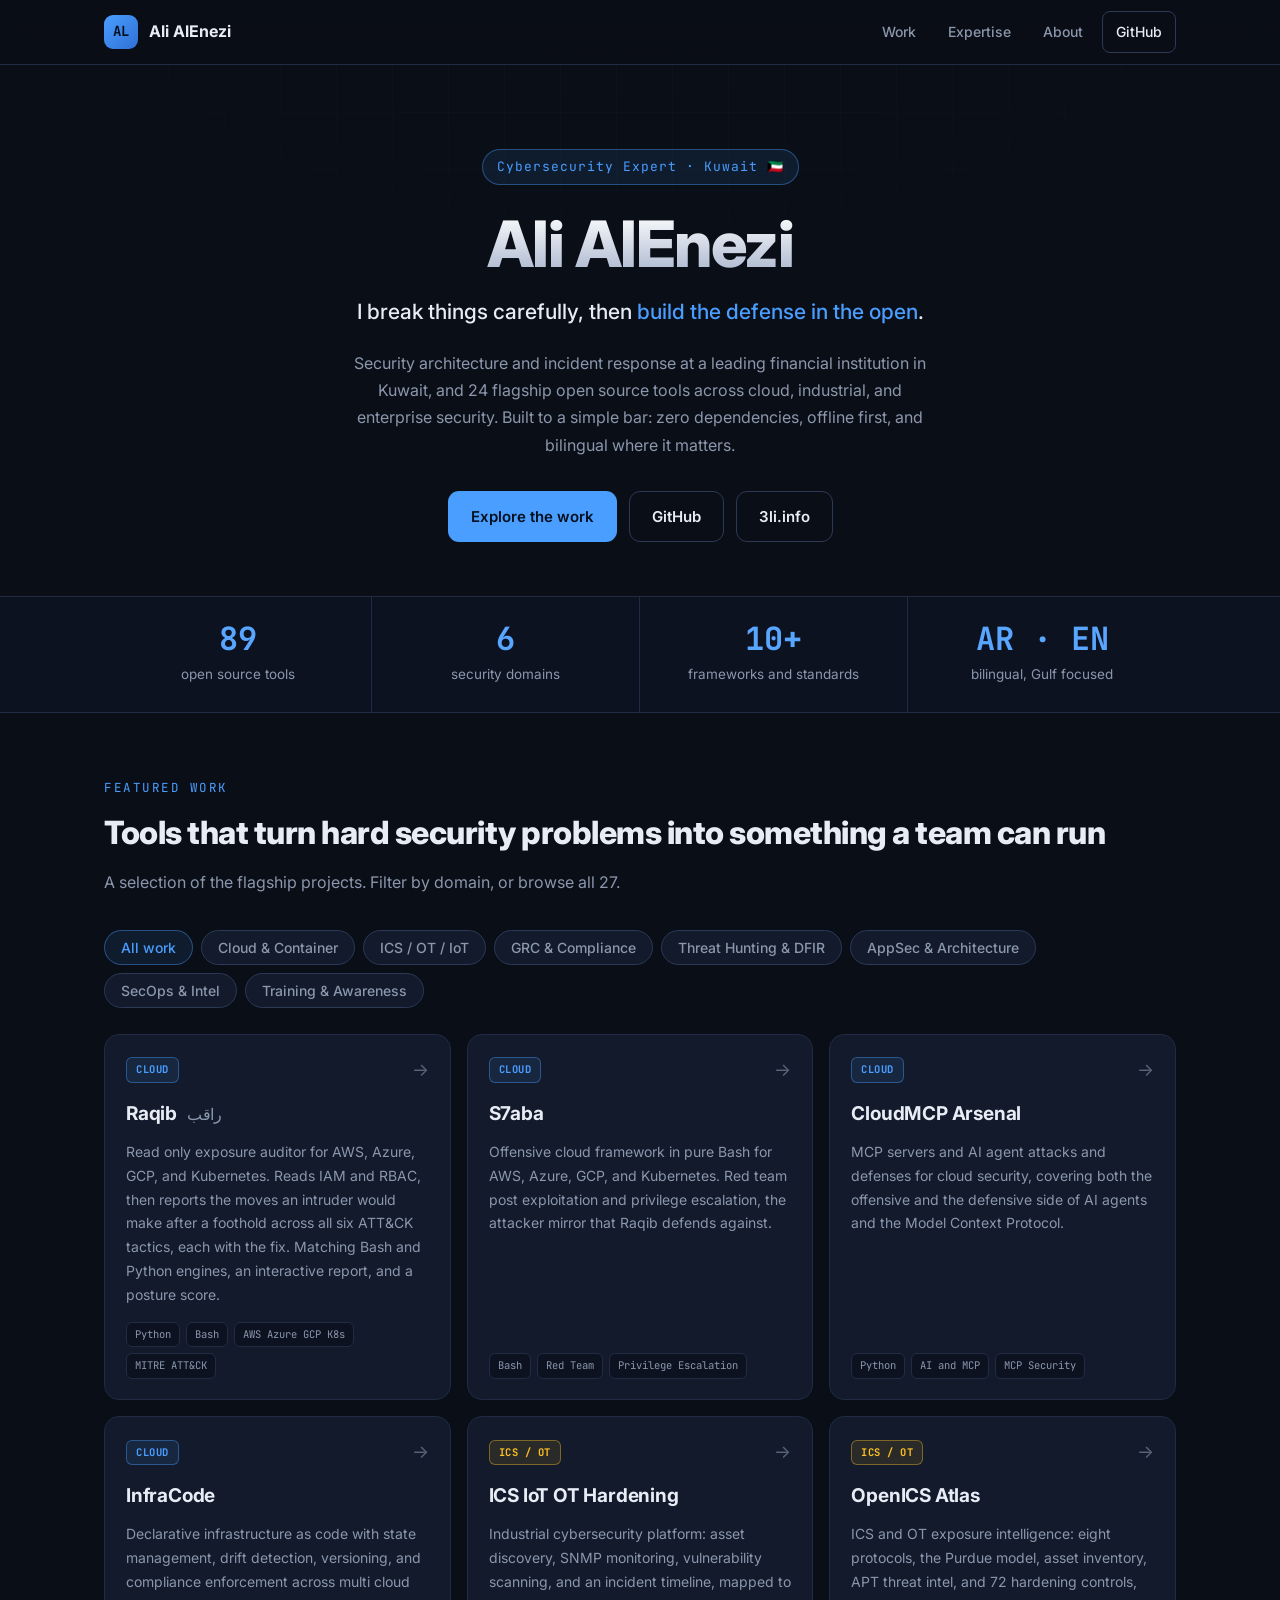
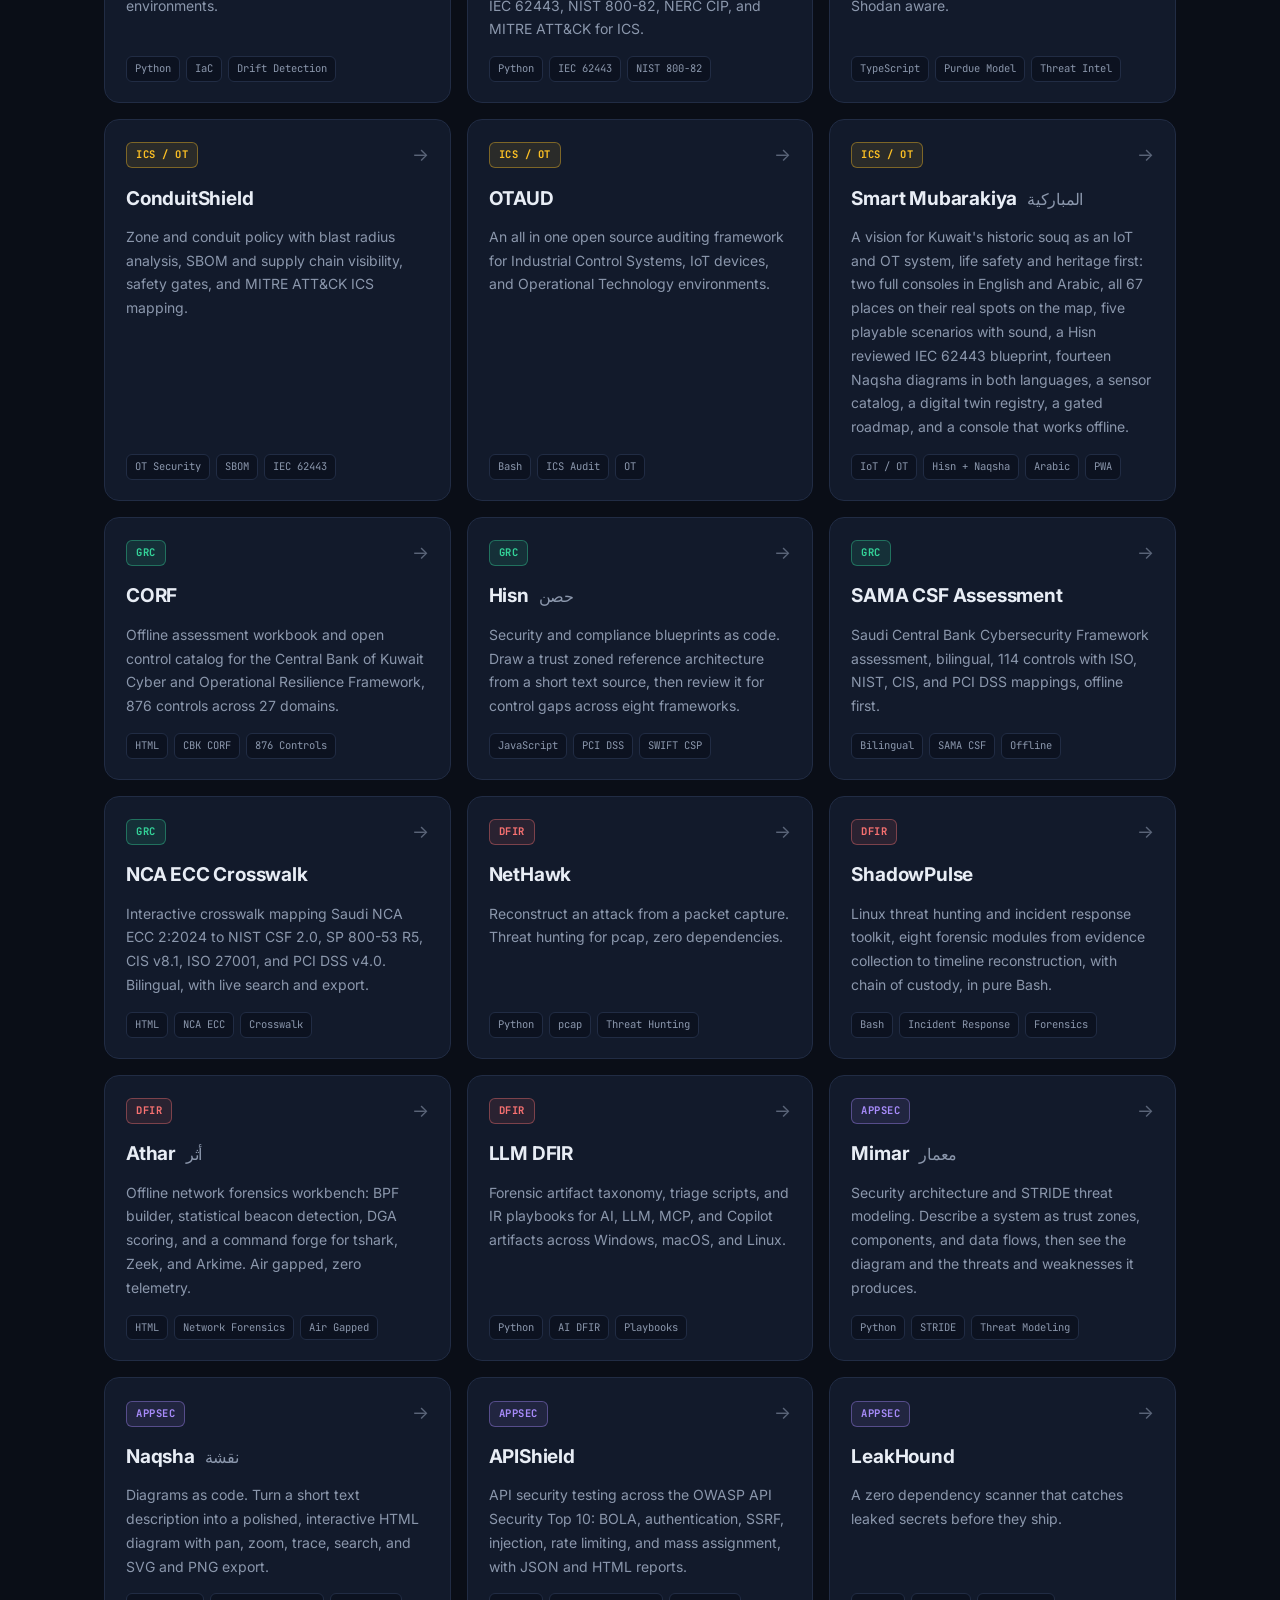
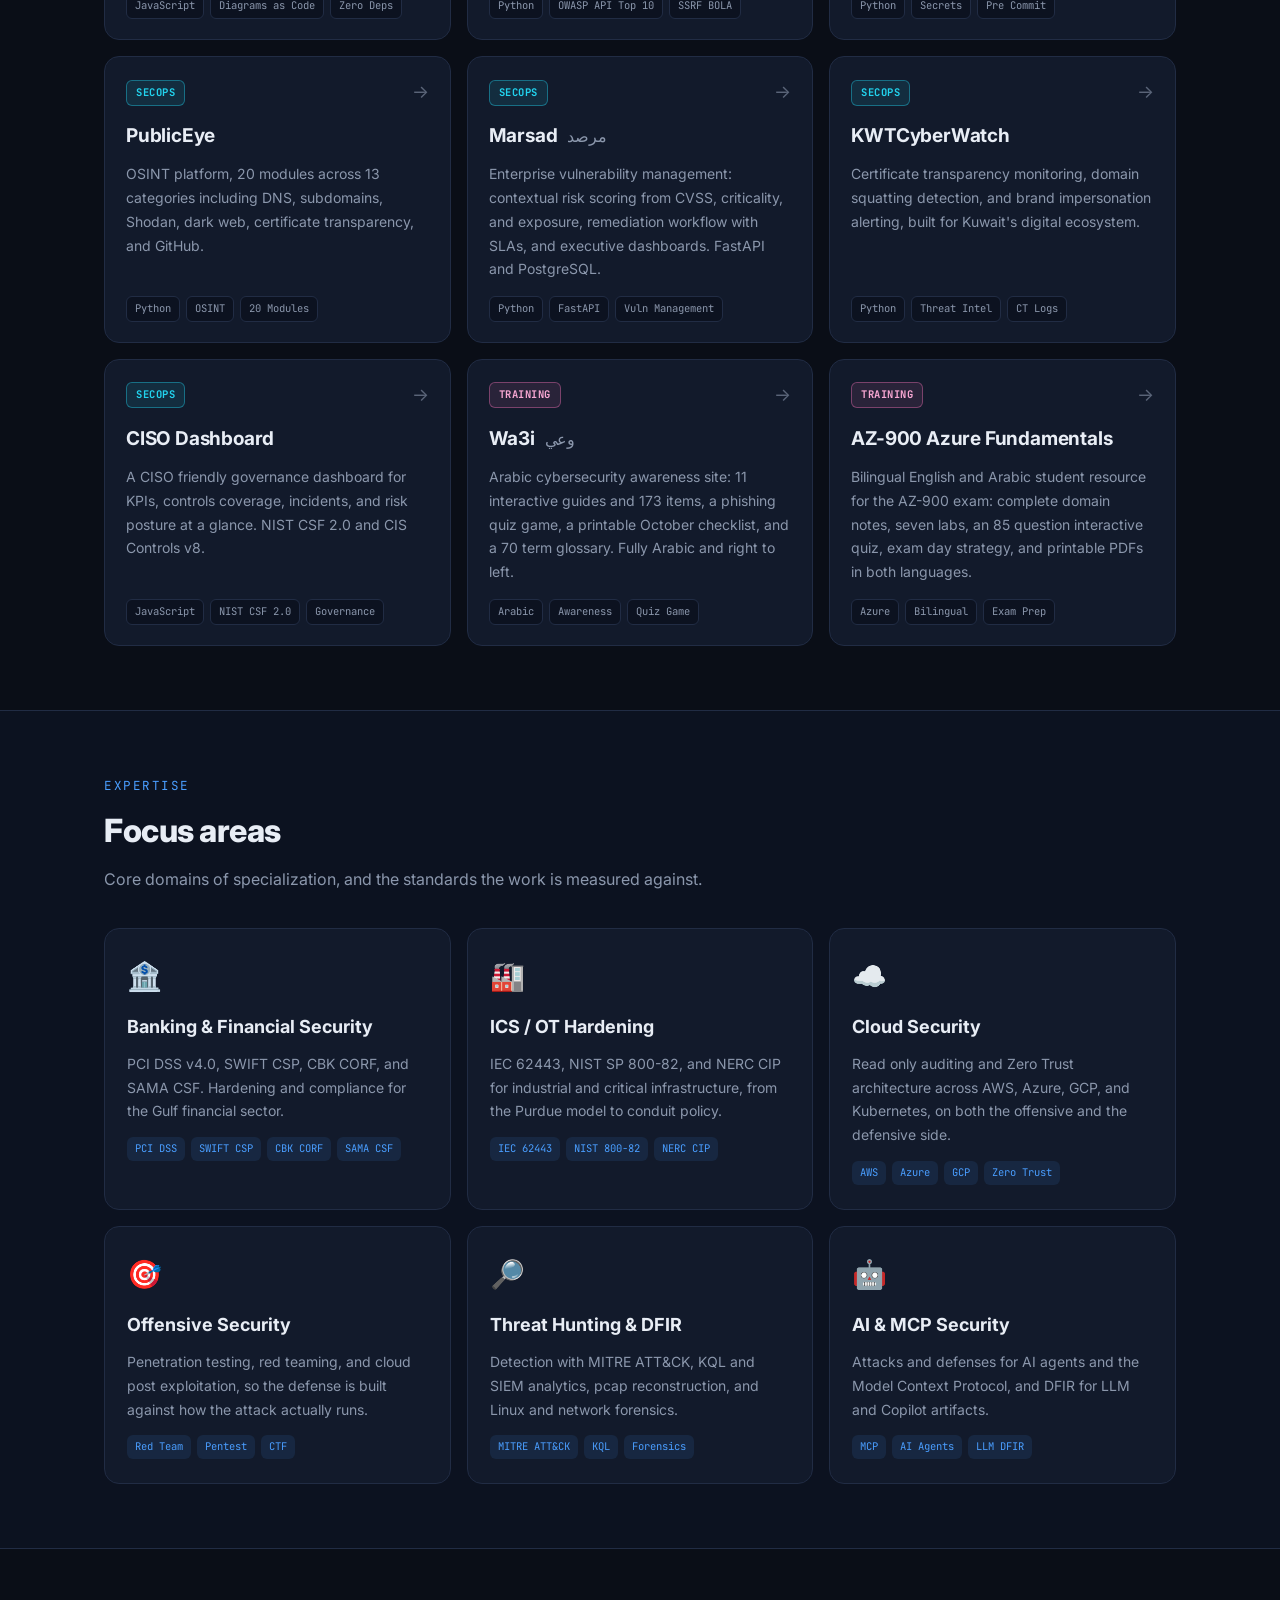
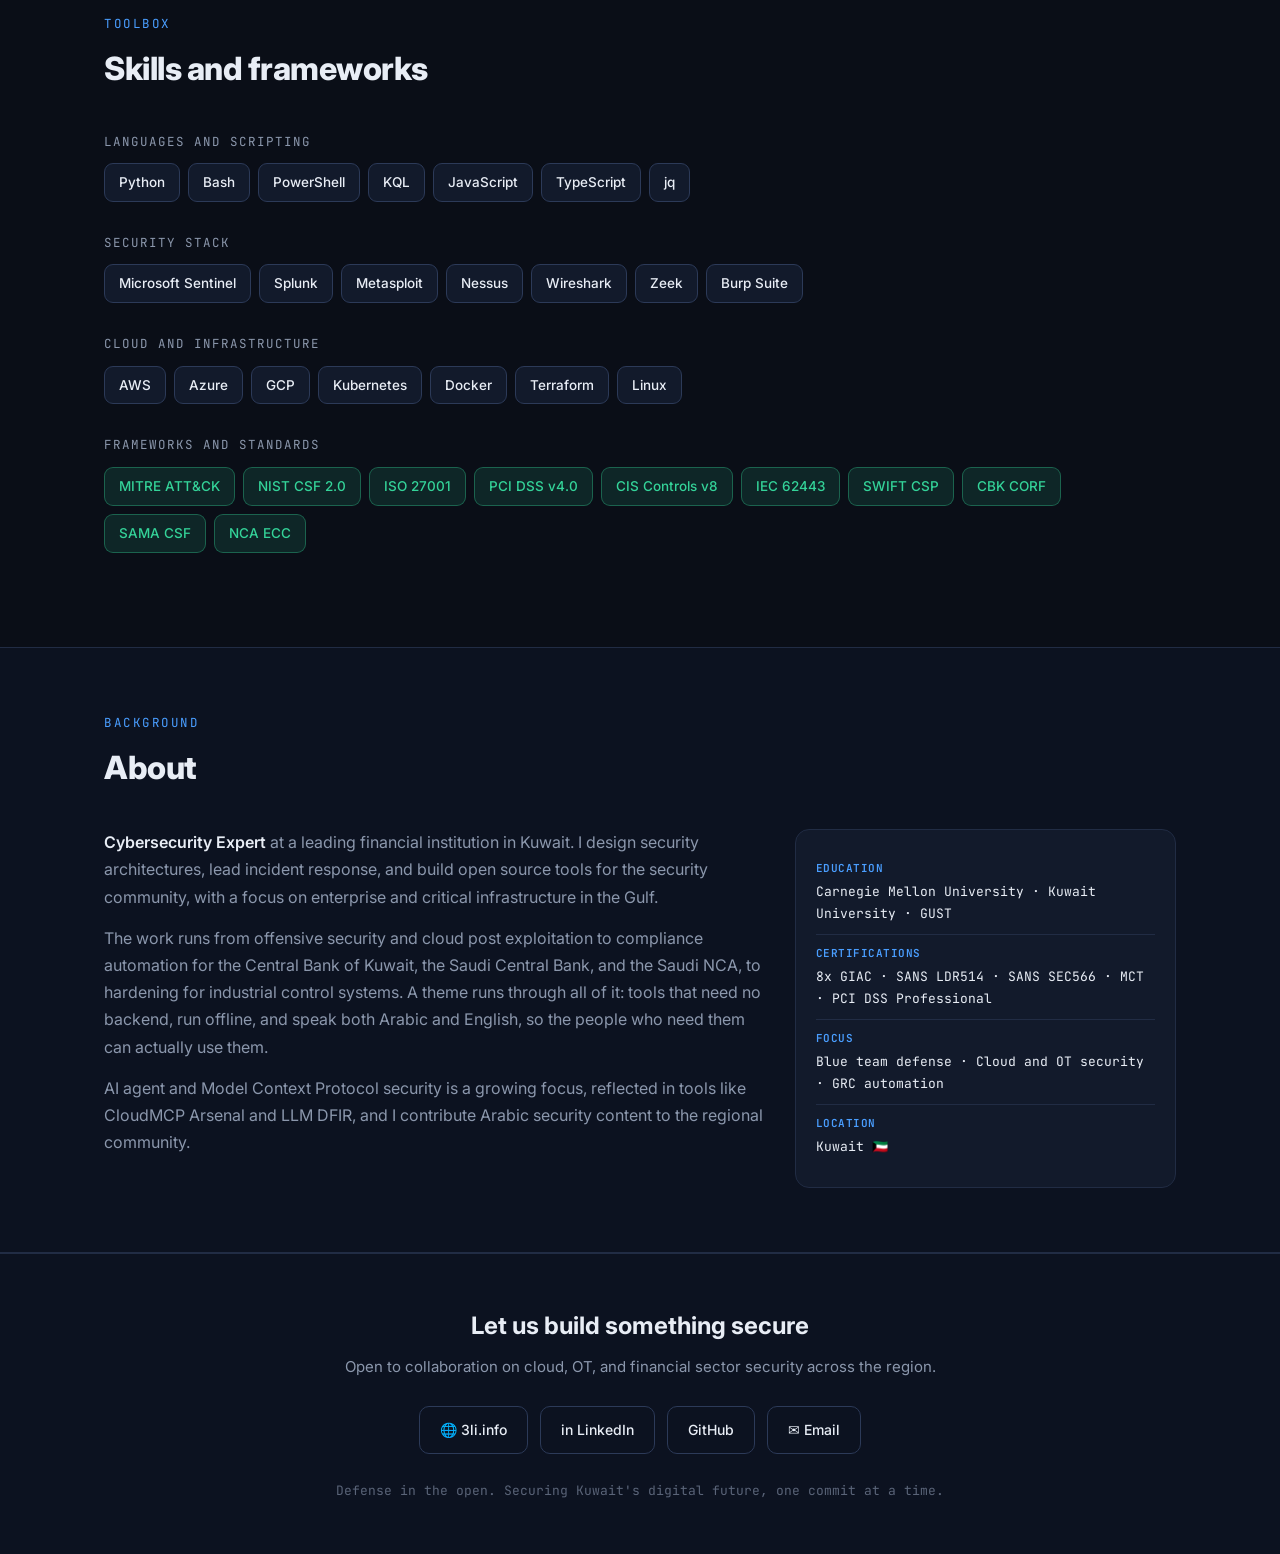
==== docs/index.html @ 64708e82 "fix Smart Mubarakiya links" ====
<!DOCTYPE html>
<html lang="en"><head>
<meta charset="UTF-8">
<meta name="viewport" content="width=device-width, initial-scale=1.0">
<title>Ali AlEnezi | Cybersecurity Expert, Kuwait</title>
<meta name="description" content="Ali AlEnezi, cybersecurity expert in Kuwait. Open source security tools across cloud, ICS and OT, GRC, threat hunting, and AI security. I break things carefully, then build the defense in the open.">
<link rel="preconnect" href="https://fonts.googleapis.com">
<link rel="preconnect" href="https://fonts.gstatic.com" crossorigin>
<link href="https://fonts.googleapis.com/css2?family=Inter:wght@300;400;500;600;700;800&family=JetBrains+Mono:wght@400;600;700&display=swap" rel="stylesheet">
<style>
:root{
  --bg:#0a0e17; --bg2:#0c1220; --card:#121a2b; --card2:#182135; --border:#212c44; --border2:#2c3a58;
  --text:#e8edf5; --dim:#8b97ac; --faint:#5a6478;
  --accent:#4a9eff; --accent2:#58a6ff; --accent-dim:rgba(74,158,255,.1); --accent-mid:rgba(74,158,255,.4);
  --green:#34d399; --green-dim:rgba(52,211,153,.12);
  --amber:#fbbf24; --red:#f87171; --purple:#a78bfa; --cyan:#22d3ee;
  --mono:'JetBrains Mono',ui-monospace,Menlo,Consolas,monospace;
  --sans:'Inter',-apple-system,BlinkMacSystemFont,'Segoe UI',sans-serif;
}
*{margin:0;padding:0;box-sizing:border-box}
html{scroll-behavior:smooth}
body{background:var(--bg);color:var(--text);font-family:var(--sans);line-height:1.7;-webkit-font-smoothing:antialiased}
body::before{content:"";position:fixed;inset:0;z-index:0;pointer-events:none;
  background-image:linear-gradient(var(--border) 1px,transparent 1px),linear-gradient(90deg,var(--border) 1px,transparent 1px);
  background-size:56px 56px;opacity:.18;mask-image:radial-gradient(ellipse 80% 50% at 50% 0%,#000 15%,transparent 70%);
  -webkit-mask-image:radial-gradient(ellipse 80% 50% at 50% 0%,#000 15%,transparent 70%)}
a{color:inherit;text-decoration:none}
.wrap{max-width:1120px;margin:0 auto;padding:0 24px;position:relative;z-index:1}
.mono{font-family:var(--mono)}

nav{position:sticky;top:0;z-index:60;background:rgba(10,14,23,.8);-webkit-backdrop-filter:blur(14px);backdrop-filter:blur(14px);border-bottom:1px solid var(--border)}
.navrow{display:flex;align-items:center;justify-content:space-between;height:64px}
.brand{display:flex;align-items:center;gap:11px;font-weight:700;font-size:16px}
.mark{width:34px;height:34px;border-radius:9px;background:linear-gradient(135deg,var(--accent),#2f6fd6);display:flex;align-items:center;justify-content:center;font-family:var(--mono);font-weight:700;font-size:14px;color:#03101f}
.navlinks{display:flex;gap:6px;align-items:center}
.navlinks a{color:var(--dim);font-size:14px;font-weight:500;padding:8px 13px;border-radius:8px;transition:.15s}
.navlinks a:hover{color:var(--text);background:var(--card)}
.navgh{border:1px solid var(--border2);border-radius:9px;color:var(--text)!important;background:transparent}
.navgh:hover{border-color:var(--accent-mid);color:var(--accent)!important}

header.hero{padding:84px 0 54px;text-align:center;position:relative}
.eyebrow{display:inline-block;font-family:var(--mono);color:var(--accent);font-size:13px;letter-spacing:1px;padding:6px 14px;border:1px solid var(--accent-mid);border-radius:20px;background:var(--accent-dim);margin-bottom:26px}
h1.name{font-size:64px;font-weight:800;letter-spacing:-1.5px;line-height:1.02;background:linear-gradient(180deg,#fff,#a9b6ce);-webkit-background-clip:text;background-clip:text;-webkit-text-fill-color:transparent}
.tagline{font-size:21px;color:var(--text);font-weight:500;margin-top:18px}
.tagline .b{color:var(--accent)}
.intro{color:var(--dim);font-size:16px;max-width:60ch;margin:20px auto 0}
.cta{display:flex;gap:12px;justify-content:center;flex-wrap:wrap;margin-top:32px}
.btn{display:inline-flex;align-items:center;gap:9px;padding:12px 22px;border-radius:11px;font-weight:600;font-size:15px;transition:.16s;border:1px solid transparent}
.btn-primary{background:var(--accent);color:#03101f}
.btn-primary:hover{background:var(--accent2);transform:translateY(-1px)}
.btn-ghost{border-color:var(--border2);color:var(--text)}
.btn-ghost:hover{border-color:var(--accent-mid);color:var(--accent)}

.statsband{border-top:1px solid var(--border);border-bottom:1px solid var(--border);background:var(--bg2)}
.stats{font-size:0}
.sitem{display:inline-block;width:25%;padding:26px 24px;text-align:center;border-right:1px solid var(--border);font-size:14px;vertical-align:top}
.sitem:last-child{border-right:0}
.snum{font-family:var(--mono);font-size:32px;font-weight:700;color:var(--accent2);line-height:1}
.slbl{color:var(--dim);font-size:13.5px;margin-top:8px}

section{padding:64px 0}
.sec-head{margin-bottom:34px}
.sec-eyebrow{font-family:var(--mono);color:var(--accent);font-size:12.5px;letter-spacing:1.5px;text-transform:uppercase}
.sec-title{font-size:32px;font-weight:800;letter-spacing:-.5px;margin-top:8px}
.sec-sub{color:var(--dim);font-size:16px;margin-top:8px;max-width:64ch}

.filters{display:flex;gap:8px;flex-wrap:wrap;margin-bottom:26px}
.fpill{font-family:var(--sans);cursor:pointer;background:var(--card);color:var(--dim);border:1px solid var(--border2);border-radius:22px;padding:8px 16px;font-size:14px;font-weight:500;transition:.15s}
.fpill:hover{color:var(--text);border-color:var(--faint)}
.fpill[aria-pressed="true"]{background:var(--accent-dim);border-color:var(--accent-mid);color:var(--accent)}

.grid{display:grid;grid-template-columns:repeat(auto-fit,minmax(320px,1fr));gap:16px}
.proj{display:flex;flex-direction:column;background:var(--card);border:1px solid var(--border);border-radius:15px;padding:20px 21px;transition:.16s}
.proj:hover{border-color:var(--accent-mid);transform:translateY(-3px);background:var(--card2);box-shadow:0 12px 40px -12px rgba(74,158,255,.25)}
.proj-top{display:flex;align-items:center;justify-content:space-between;margin-bottom:12px}
.cat{font-family:var(--mono);font-size:10.5px;font-weight:700;letter-spacing:.5px;text-transform:uppercase;padding:3px 9px;border-radius:6px;border:1px solid}
.cat-cloud{color:var(--accent);border-color:var(--accent-mid);background:var(--accent-dim)}
.cat-ics{color:var(--amber);border-color:rgba(251,191,36,.4);background:rgba(251,191,36,.1)}
.cat-grc{color:var(--green);border-color:rgba(52,211,153,.4);background:var(--green-dim)}
.cat-dfir{color:var(--red);border-color:rgba(248,113,113,.4);background:rgba(248,113,113,.1)}
.cat-appsec{color:var(--purple);border-color:rgba(167,139,250,.4);background:rgba(167,139,250,.1)}
.cat-secops{color:var(--cyan);border-color:rgba(34,211,238,.4);background:rgba(34,211,238,.1)}
.cat-edu{color:#f9a8d4;border-color:rgba(244,114,182,.4);background:rgba(244,114,182,.1)}
.gh{color:var(--faint);font-size:18px;transition:.16s}
.proj:hover .gh{color:var(--accent);transform:translate(3px,-3px)}
.proj-name{font-size:19px;font-weight:700;letter-spacing:-.2px}
.proj-name .ar{font-weight:500;color:var(--dim);font-size:16px;margin-left:6px}
.proj-desc{color:var(--dim);font-size:14px;margin-top:10px;flex:1}
.tags{display:flex;flex-wrap:wrap;gap:6px;margin-top:15px}
.tag{font-family:var(--mono);font-size:10.5px;color:var(--dim);background:var(--bg2);border:1px solid var(--border);border-radius:6px;padding:3px 8px}

.focusgrid{display:grid;grid-template-columns:repeat(auto-fit,minmax(300px,1fr));gap:16px}
.focus{background:var(--card);border:1px solid var(--border);border-radius:15px;padding:24px 22px;transition:.16s}
.focus:hover{border-color:var(--border2);background:var(--card2)}
.ficon{font-size:28px;margin-bottom:12px}
.ftitle{font-size:18px;font-weight:700}
.fdesc{color:var(--dim);font-size:14px;margin-top:9px}
.ftags{display:flex;flex-wrap:wrap;gap:6px;margin-top:14px}
.ftag{font-family:var(--mono);font-size:10.5px;color:var(--accent);background:var(--accent-dim);border-radius:6px;padding:3px 8px}

.skillgroup{margin-bottom:22px}
.skilllbl{font-family:var(--mono);color:var(--dim);font-size:12.5px;text-transform:uppercase;letter-spacing:1px;margin-bottom:11px}
.chips{font-size:0}
.chip{display:inline-block;margin:0 8px 8px 0;font-size:13.5px;font-weight:500;color:var(--text);background:var(--card);border:1px solid var(--border2);border-radius:9px;padding:7px 14px}
.chip-green{color:var(--green);border-color:rgba(52,211,153,.35);background:var(--green-dim)}

.about-grid{display:flex;flex-wrap:wrap;gap:28px}
.about-text{flex:2 1 420px}
.about-text p{color:var(--dim);font-size:16px}
.about-text p+p{margin-top:14px}
.about-text b{color:var(--text);font-weight:600}
.about-side{flex:1 1 260px}
.credbox{background:var(--card);border:1px solid var(--border);border-radius:14px;padding:20px;font-family:var(--mono);font-size:13px}
.credrow{padding:9px 0;border-bottom:1px solid var(--border);color:var(--dim)}
.credrow:last-child{border-bottom:0}
.credrow b{color:var(--accent);font-weight:600;display:block;font-size:11px;letter-spacing:.5px;text-transform:uppercase;margin-bottom:3px}
.credrow span{color:var(--text)}

footer{border-top:1px solid var(--border);background:var(--bg2);padding:52px 0}
.foot-inner{text-align:center}
.foot-cta{font-size:24px;font-weight:700;margin-bottom:8px}
.foot-sub{color:var(--dim);font-size:15px;margin-bottom:26px}
.foot-links{display:flex;gap:12px;justify-content:center;flex-wrap:wrap;margin-bottom:26px}
.foot-links a{display:inline-flex;align-items:center;gap:8px;padding:11px 20px;border:1px solid var(--border2);border-radius:10px;color:var(--text);font-weight:500;font-size:14px;transition:.15s}
.foot-links a:hover{border-color:var(--accent-mid);color:var(--accent)}
.foot-note{color:var(--faint);font-size:13px;font-family:var(--mono)}

@media(max-width:760px){
  h1.name{font-size:42px} .tagline{font-size:18px} .sec-title{font-size:26px}
  .navlinks a:not(.navgh){display:none}
  .sitem{width:100%;border-right:0;border-bottom:1px solid var(--border)}
}
</style></head>
<body>

<nav><div class="wrap navrow">
  <a class="brand" href="#top"><span class="mark">AL</span> Ali AlEnezi</a>
  <div class="navlinks">
    <a href="#work">Work</a>
    <a href="#expertise">Expertise</a>
    <a href="#about">About</a>
    <a class="navgh" href="https://github.com/SiteQ8" target="_blank" rel="noopener">GitHub</a>
  </div>
</div></nav>

<header class="hero" id="top"><div class="wrap">
  <div class="eyebrow">Cybersecurity Expert · Kuwait 🇰🇼</div>
  <h1 class="name">Ali AlEnezi</h1>
  <p class="tagline">I break things carefully, then <span class="b">build the defense in the open</span>.</p>
  <p class="intro">Security architecture and incident response at a leading financial institution in Kuwait, and 24 flagship open source tools across cloud, industrial, and enterprise security. Built to a simple bar: zero dependencies, offline first, and bilingual where it matters.</p>
  <div class="cta">
    <a class="btn btn-primary" href="#work">Explore the work</a>
    <a class="btn btn-ghost" href="https://github.com/SiteQ8" target="_blank" rel="noopener">GitHub</a>
    <a class="btn btn-ghost" href="https://3li.info" target="_blank" rel="noopener">3li.info</a>
  </div>
</div></header>

<div class="statsband"><div class="wrap stats">
  <div class="sitem"><div class="snum">89</div><div class="slbl">open source tools</div></div>
  <div class="sitem"><div class="snum">6</div><div class="slbl">security domains</div></div>
  <div class="sitem"><div class="snum">10+</div><div class="slbl">frameworks and standards</div></div>
  <div class="sitem"><div class="snum">AR · EN</div><div class="slbl">bilingual, Gulf focused</div></div>
</div></div>

<section id="work"><div class="wrap">
  <div class="sec-head">
    <div class="sec-eyebrow">Featured work</div>
    <h2 class="sec-title">Tools that turn hard security problems into something a team can run</h2>
    <p class="sec-sub">A selection of the flagship projects. Filter by domain, or browse all 27.</p>
  </div>
  <div class="filters" id="filters"><button type="button" class="fpill" data-cat="all" aria-pressed="true">All work</button><button type="button" class="fpill" data-cat="cloud" aria-pressed="false">Cloud &amp; Container</button><button type="button" class="fpill" data-cat="ics" aria-pressed="false">ICS / OT / IoT</button><button type="button" class="fpill" data-cat="grc" aria-pressed="false">GRC &amp; Compliance</button><button type="button" class="fpill" data-cat="dfir" aria-pressed="false">Threat Hunting &amp; DFIR</button><button type="button" class="fpill" data-cat="appsec" aria-pressed="false">AppSec &amp; Architecture</button><button type="button" class="fpill" data-cat="secops" aria-pressed="false">SecOps &amp; Intel</button><button type="button" class="fpill" data-cat="edu" aria-pressed="false">Training &amp; Awareness</button></div>
  <div class="grid" id="grid">
<a class="proj" data-cat="cloud" href="https://github.com/SiteQ8/Raqib" target="_blank" rel="noopener"><div class="proj-top"><span class="cat cat-cloud">Cloud</span><span class="gh" aria-hidden="true">→</span></div><h3 class="proj-name">Raqib <span class="ar">راقب</span></h3><p class="proj-desc">Read only exposure auditor for AWS, Azure, GCP, and Kubernetes. Reads IAM and RBAC, then reports the moves an intruder would make after a foothold across all six ATT&amp;CK tactics, each with the fix. Matching Bash and Python engines, an interactive report, and a posture score.</p><div class="tags"><span class="tag">Python</span><span class="tag">Bash</span><span class="tag">AWS Azure GCP K8s</span><span class="tag">MITRE ATT&amp;CK</span></div></a>
<a class="proj" data-cat="cloud" href="https://github.com/SiteQ8/S7aba" target="_blank" rel="noopener"><div class="proj-top"><span class="cat cat-cloud">Cloud</span><span class="gh" aria-hidden="true">→</span></div><h3 class="proj-name">S7aba</h3><p class="proj-desc">Offensive cloud framework in pure Bash for AWS, Azure, GCP, and Kubernetes. Red team post exploitation and privilege escalation, the attacker mirror that Raqib defends against.</p><div class="tags"><span class="tag">Bash</span><span class="tag">Red Team</span><span class="tag">Privilege Escalation</span></div></a>
<a class="proj" data-cat="cloud" href="https://github.com/SiteQ8/CloudMCP-Arsenal" target="_blank" rel="noopener"><div class="proj-top"><span class="cat cat-cloud">Cloud</span><span class="gh" aria-hidden="true">→</span></div><h3 class="proj-name">CloudMCP Arsenal</h3><p class="proj-desc">MCP servers and AI agent attacks and defenses for cloud security, covering both the offensive and the defensive side of AI agents and the Model Context Protocol.</p><div class="tags"><span class="tag">Python</span><span class="tag">AI and MCP</span><span class="tag">MCP Security</span></div></a>
<a class="proj" data-cat="cloud" href="https://github.com/SiteQ8/InfraCode" target="_blank" rel="noopener"><div class="proj-top"><span class="cat cat-cloud">Cloud</span><span class="gh" aria-hidden="true">→</span></div><h3 class="proj-name">InfraCode</h3><p class="proj-desc">Declarative infrastructure as code with state management, drift detection, versioning, and compliance enforcement across multi cloud environments.</p><div class="tags"><span class="tag">Python</span><span class="tag">IaC</span><span class="tag">Drift Detection</span></div></a>
<a class="proj" data-cat="ics" href="https://github.com/SiteQ8/ics-iot-ot-hardening" target="_blank" rel="noopener"><div class="proj-top"><span class="cat cat-ics">ICS / OT</span><span class="gh" aria-hidden="true">→</span></div><h3 class="proj-name">ICS IoT OT Hardening</h3><p class="proj-desc">Industrial cybersecurity platform: asset discovery, SNMP monitoring, vulnerability scanning, and an incident timeline, mapped to IEC 62443, NIST 800-82, NERC CIP, and MITRE ATT&amp;CK for ICS.</p><div class="tags"><span class="tag">Python</span><span class="tag">IEC 62443</span><span class="tag">NIST 800-82</span></div></a>
<a class="proj" data-cat="ics" href="https://github.com/SiteQ8/OpenICS-Atlas" target="_blank" rel="noopener"><div class="proj-top"><span class="cat cat-ics">ICS / OT</span><span class="gh" aria-hidden="true">→</span></div><h3 class="proj-name">OpenICS Atlas</h3><p class="proj-desc">ICS and OT exposure intelligence: eight protocols, the Purdue model, asset inventory, APT threat intel, and 72 hardening controls, Shodan aware.</p><div class="tags"><span class="tag">TypeScript</span><span class="tag">Purdue Model</span><span class="tag">Threat Intel</span></div></a>
<a class="proj" data-cat="ics" href="https://github.com/SiteQ8/ConduitShield" target="_blank" rel="noopener"><div class="proj-top"><span class="cat cat-ics">ICS / OT</span><span class="gh" aria-hidden="true">→</span></div><h3 class="proj-name">ConduitShield</h3><p class="proj-desc">Zone and conduit policy with blast radius analysis, SBOM and supply chain visibility, safety gates, and MITRE ATT&amp;CK ICS mapping.</p><div class="tags"><span class="tag">OT Security</span><span class="tag">SBOM</span><span class="tag">IEC 62443</span></div></a>
<a class="proj" data-cat="ics" href="https://github.com/SiteQ8/OTAUD" target="_blank" rel="noopener"><div class="proj-top"><span class="cat cat-ics">ICS / OT</span><span class="gh" aria-hidden="true">→</span></div><h3 class="proj-name">OTAUD</h3><p class="proj-desc">An all in one open source auditing framework for Industrial Control Systems, IoT devices, and Operational Technology environments.</p><div class="tags"><span class="tag">Bash</span><span class="tag">ICS Audit</span><span class="tag">OT</span></div></a>
<a class="proj" data-cat="ics" href="https://siteq8.github.io/Smart-Mubarakiya/" target="_blank" rel="noopener"><div class="proj-top"><span class="cat cat-ics">ICS / OT</span><span class="gh" aria-hidden="true">→</span></div><h3 class="proj-name">Smart Mubarakiya <span class="ar">المباركية</span></h3><p class="proj-desc">A vision for Kuwait's historic souq as an IoT and OT system, life safety and heritage first: two full consoles in English and Arabic, all 67 places on their real spots on the map, five playable scenarios with sound, a Hisn reviewed IEC 62443 blueprint, fourteen Naqsha diagrams in both languages, a sensor catalog, a digital twin registry, a gated roadmap, and a console that works offline.</p><div class="tags"><span class="tag">IoT / OT</span><span class="tag">Hisn + Naqsha</span><span class="tag">Arabic</span><span class="tag">PWA</span></div></a>
<a class="proj" data-cat="grc" href="https://github.com/SiteQ8/CORF" target="_blank" rel="noopener"><div class="proj-top"><span class="cat cat-grc">GRC</span><span class="gh" aria-hidden="true">→</span></div><h3 class="proj-name">CORF</h3><p class="proj-desc">Offline assessment workbook and open control catalog for the Central Bank of Kuwait Cyber and Operational Resilience Framework, 876 controls across 27 domains.</p><div class="tags"><span class="tag">HTML</span><span class="tag">CBK CORF</span><span class="tag">876 Controls</span></div></a>
<a class="proj" data-cat="grc" href="https://github.com/SiteQ8/Hisn" target="_blank" rel="noopener"><div class="proj-top"><span class="cat cat-grc">GRC</span><span class="gh" aria-hidden="true">→</span></div><h3 class="proj-name">Hisn <span class="ar">حصن</span></h3><p class="proj-desc">Security and compliance blueprints as code. Draw a trust zoned reference architecture from a short text source, then review it for control gaps across eight frameworks.</p><div class="tags"><span class="tag">JavaScript</span><span class="tag">PCI DSS</span><span class="tag">SWIFT CSP</span></div></a>
<a class="proj" data-cat="grc" href="https://github.com/SiteQ8/sama-csf-assessment" target="_blank" rel="noopener"><div class="proj-top"><span class="cat cat-grc">GRC</span><span class="gh" aria-hidden="true">→</span></div><h3 class="proj-name">SAMA CSF Assessment</h3><p class="proj-desc">Saudi Central Bank Cybersecurity Framework assessment, bilingual, 114 controls with ISO, NIST, CIS, and PCI DSS mappings, offline first.</p><div class="tags"><span class="tag">Bilingual</span><span class="tag">SAMA CSF</span><span class="tag">Offline</span></div></a>
<a class="proj" data-cat="grc" href="https://github.com/SiteQ8/NCA-ECC-Crosswalk" target="_blank" rel="noopener"><div class="proj-top"><span class="cat cat-grc">GRC</span><span class="gh" aria-hidden="true">→</span></div><h3 class="proj-name">NCA ECC Crosswalk</h3><p class="proj-desc">Interactive crosswalk mapping Saudi NCA ECC 2:2024 to NIST CSF 2.0, SP 800-53 R5, CIS v8.1, ISO 27001, and PCI DSS v4.0. Bilingual, with live search and export.</p><div class="tags"><span class="tag">HTML</span><span class="tag">NCA ECC</span><span class="tag">Crosswalk</span></div></a>
<a class="proj" data-cat="dfir" href="https://github.com/SiteQ8/NetHawk" target="_blank" rel="noopener"><div class="proj-top"><span class="cat cat-dfir">DFIR</span><span class="gh" aria-hidden="true">→</span></div><h3 class="proj-name">NetHawk</h3><p class="proj-desc">Reconstruct an attack from a packet capture. Threat hunting for pcap, zero dependencies.</p><div class="tags"><span class="tag">Python</span><span class="tag">pcap</span><span class="tag">Threat Hunting</span></div></a>
<a class="proj" data-cat="dfir" href="https://github.com/SiteQ8/ShadowPulse" target="_blank" rel="noopener"><div class="proj-top"><span class="cat cat-dfir">DFIR</span><span class="gh" aria-hidden="true">→</span></div><h3 class="proj-name">ShadowPulse</h3><p class="proj-desc">Linux threat hunting and incident response toolkit, eight forensic modules from evidence collection to timeline reconstruction, with chain of custody, in pure Bash.</p><div class="tags"><span class="tag">Bash</span><span class="tag">Incident Response</span><span class="tag">Forensics</span></div></a>
<a class="proj" data-cat="dfir" href="https://github.com/SiteQ8/Athar" target="_blank" rel="noopener"><div class="proj-top"><span class="cat cat-dfir">DFIR</span><span class="gh" aria-hidden="true">→</span></div><h3 class="proj-name">Athar <span class="ar">أثر</span></h3><p class="proj-desc">Offline network forensics workbench: BPF builder, statistical beacon detection, DGA scoring, and a command forge for tshark, Zeek, and Arkime. Air gapped, zero telemetry.</p><div class="tags"><span class="tag">HTML</span><span class="tag">Network Forensics</span><span class="tag">Air Gapped</span></div></a>
<a class="proj" data-cat="dfir" href="https://github.com/SiteQ8/LLM-DFIR" target="_blank" rel="noopener"><div class="proj-top"><span class="cat cat-dfir">DFIR</span><span class="gh" aria-hidden="true">→</span></div><h3 class="proj-name">LLM DFIR</h3><p class="proj-desc">Forensic artifact taxonomy, triage scripts, and IR playbooks for AI, LLM, MCP, and Copilot artifacts across Windows, macOS, and Linux.</p><div class="tags"><span class="tag">Python</span><span class="tag">AI DFIR</span><span class="tag">Playbooks</span></div></a>
<a class="proj" data-cat="appsec" href="https://github.com/SiteQ8/Mimar" target="_blank" rel="noopener"><div class="proj-top"><span class="cat cat-appsec">AppSec</span><span class="gh" aria-hidden="true">→</span></div><h3 class="proj-name">Mimar <span class="ar">معمار</span></h3><p class="proj-desc">Security architecture and STRIDE threat modeling. Describe a system as trust zones, components, and data flows, then see the diagram and the threats and weaknesses it produces.</p><div class="tags"><span class="tag">Python</span><span class="tag">STRIDE</span><span class="tag">Threat Modeling</span></div></a>
<a class="proj" data-cat="appsec" href="https://github.com/SiteQ8/Naqsha" target="_blank" rel="noopener"><div class="proj-top"><span class="cat cat-appsec">AppSec</span><span class="gh" aria-hidden="true">→</span></div><h3 class="proj-name">Naqsha <span class="ar">نقشة</span></h3><p class="proj-desc">Diagrams as code. Turn a short text description into a polished, interactive HTML diagram with pan, zoom, trace, search, and SVG and PNG export.</p><div class="tags"><span class="tag">JavaScript</span><span class="tag">Diagrams as Code</span><span class="tag">Zero Deps</span></div></a>
<a class="proj" data-cat="appsec" href="https://github.com/SiteQ8/APIShield" target="_blank" rel="noopener"><div class="proj-top"><span class="cat cat-appsec">AppSec</span><span class="gh" aria-hidden="true">→</span></div><h3 class="proj-name">APIShield</h3><p class="proj-desc">API security testing across the OWASP API Security Top 10: BOLA, authentication, SSRF, injection, rate limiting, and mass assignment, with JSON and HTML reports.</p><div class="tags"><span class="tag">Python</span><span class="tag">OWASP API Top 10</span><span class="tag">SSRF BOLA</span></div></a>
<a class="proj" data-cat="appsec" href="https://github.com/SiteQ8/LeakHound" target="_blank" rel="noopener"><div class="proj-top"><span class="cat cat-appsec">AppSec</span><span class="gh" aria-hidden="true">→</span></div><h3 class="proj-name">LeakHound</h3><p class="proj-desc">A zero dependency scanner that catches leaked secrets before they ship.</p><div class="tags"><span class="tag">Python</span><span class="tag">Secrets</span><span class="tag">Pre Commit</span></div></a>
<a class="proj" data-cat="secops" href="https://github.com/SiteQ8/PublicEye" target="_blank" rel="noopener"><div class="proj-top"><span class="cat cat-secops">SecOps</span><span class="gh" aria-hidden="true">→</span></div><h3 class="proj-name">PublicEye</h3><p class="proj-desc">OSINT platform, 20 modules across 13 categories including DNS, subdomains, Shodan, dark web, certificate transparency, and GitHub.</p><div class="tags"><span class="tag">Python</span><span class="tag">OSINT</span><span class="tag">20 Modules</span></div></a>
<a class="proj" data-cat="secops" href="https://github.com/SiteQ8/Marsad" target="_blank" rel="noopener"><div class="proj-top"><span class="cat cat-secops">SecOps</span><span class="gh" aria-hidden="true">→</span></div><h3 class="proj-name">Marsad <span class="ar">مرصد</span></h3><p class="proj-desc">Enterprise vulnerability management: contextual risk scoring from CVSS, criticality, and exposure, remediation workflow with SLAs, and executive dashboards. FastAPI and PostgreSQL.</p><div class="tags"><span class="tag">Python</span><span class="tag">FastAPI</span><span class="tag">Vuln Management</span></div></a>
<a class="proj" data-cat="secops" href="https://github.com/SiteQ8/KWTCyberWatch" target="_blank" rel="noopener"><div class="proj-top"><span class="cat cat-secops">SecOps</span><span class="gh" aria-hidden="true">→</span></div><h3 class="proj-name">KWTCyberWatch</h3><p class="proj-desc">Certificate transparency monitoring, domain squatting detection, and brand impersonation alerting, built for Kuwait&#x27;s digital ecosystem.</p><div class="tags"><span class="tag">Python</span><span class="tag">Threat Intel</span><span class="tag">CT Logs</span></div></a>
<a class="proj" data-cat="secops" href="https://github.com/SiteQ8/CISO-Dashboard" target="_blank" rel="noopener"><div class="proj-top"><span class="cat cat-secops">SecOps</span><span class="gh" aria-hidden="true">→</span></div><h3 class="proj-name">CISO Dashboard</h3><p class="proj-desc">A CISO friendly governance dashboard for KPIs, controls coverage, incidents, and risk posture at a glance. NIST CSF 2.0 and CIS Controls v8.</p><div class="tags"><span class="tag">JavaScript</span><span class="tag">NIST CSF 2.0</span><span class="tag">Governance</span></div></a>
<a class="proj" data-cat="edu" href="https://github.com/SiteQ8/Wa3i" target="_blank" rel="noopener"><div class="proj-top"><span class="cat cat-edu">Training</span><span class="gh" aria-hidden="true">→</span></div><h3 class="proj-name">Wa3i <span class="ar">وعي</span></h3><p class="proj-desc">Arabic cybersecurity awareness site: 11 interactive guides and 173 items, a phishing quiz game, a printable October checklist, and a 70 term glossary. Fully Arabic and right to left.</p><div class="tags"><span class="tag">Arabic</span><span class="tag">Awareness</span><span class="tag">Quiz Game</span></div></a>
<a class="proj" data-cat="edu" href="https://github.com/SiteQ8/AZ-900-Azure-Fundamentals" target="_blank" rel="noopener"><div class="proj-top"><span class="cat cat-edu">Training</span><span class="gh" aria-hidden="true">→</span></div><h3 class="proj-name">AZ-900 Azure Fundamentals</h3><p class="proj-desc">Bilingual English and Arabic student resource for the AZ-900 exam: complete domain notes, seven labs, an 85 question interactive quiz, exam day strategy, and printable PDFs in both languages.</p><div class="tags"><span class="tag">Azure</span><span class="tag">Bilingual</span><span class="tag">Exam Prep</span></div></a>
  </div>
</div></section>

<section id="expertise" style="background:var(--bg2);border-top:1px solid var(--border);border-bottom:1px solid var(--border)"><div class="wrap">
  <div class="sec-head">
    <div class="sec-eyebrow">Expertise</div>
    <h2 class="sec-title">Focus areas</h2>
    <p class="sec-sub">Core domains of specialization, and the standards the work is measured against.</p>
  </div>
  <div class="focusgrid"><div class="focus"><div class="ficon">🏦</div><h3 class="ftitle">Banking &amp; Financial Security</h3><p class="fdesc">PCI DSS v4.0, SWIFT CSP, CBK CORF, and SAMA CSF. Hardening and compliance for the Gulf financial sector.</p><div class="ftags"><span class="ftag">PCI DSS</span><span class="ftag">SWIFT CSP</span><span class="ftag">CBK CORF</span><span class="ftag">SAMA CSF</span></div></div><div class="focus"><div class="ficon">🏭</div><h3 class="ftitle">ICS / OT Hardening</h3><p class="fdesc">IEC 62443, NIST SP 800-82, and NERC CIP for industrial and critical infrastructure, from the Purdue model to conduit policy.</p><div class="ftags"><span class="ftag">IEC 62443</span><span class="ftag">NIST 800-82</span><span class="ftag">NERC CIP</span></div></div><div class="focus"><div class="ficon">☁️</div><h3 class="ftitle">Cloud Security</h3><p class="fdesc">Read only auditing and Zero Trust architecture across AWS, Azure, GCP, and Kubernetes, on both the offensive and the defensive side.</p><div class="ftags"><span class="ftag">AWS</span><span class="ftag">Azure</span><span class="ftag">GCP</span><span class="ftag">Zero Trust</span></div></div><div class="focus"><div class="ficon">🎯</div><h3 class="ftitle">Offensive Security</h3><p class="fdesc">Penetration testing, red teaming, and cloud post exploitation, so the defense is built against how the attack actually runs.</p><div class="ftags"><span class="ftag">Red Team</span><span class="ftag">Pentest</span><span class="ftag">CTF</span></div></div><div class="focus"><div class="ficon">🔎</div><h3 class="ftitle">Threat Hunting &amp; DFIR</h3><p class="fdesc">Detection with MITRE ATT&amp;CK, KQL and SIEM analytics, pcap reconstruction, and Linux and network forensics.</p><div class="ftags"><span class="ftag">MITRE ATT&amp;CK</span><span class="ftag">KQL</span><span class="ftag">Forensics</span></div></div><div class="focus"><div class="ficon">🤖</div><h3 class="ftitle">AI &amp; MCP Security</h3><p class="fdesc">Attacks and defenses for AI agents and the Model Context Protocol, and DFIR for LLM and Copilot artifacts.</p><div class="ftags"><span class="ftag">MCP</span><span class="ftag">AI Agents</span><span class="ftag">LLM DFIR</span></div></div></div>
</div></section>

<section id="skills"><div class="wrap">
  <div class="sec-head">
    <div class="sec-eyebrow">Toolbox</div>
    <h2 class="sec-title">Skills and frameworks</h2>
  </div>
  <div class="skillgroup"><div class="skilllbl">Languages and scripting</div><div class="chips"><span class="chip">Python</span><span class="chip">Bash</span><span class="chip">PowerShell</span><span class="chip">KQL</span><span class="chip">JavaScript</span><span class="chip">TypeScript</span><span class="chip">jq</span></div></div>
  <div class="skillgroup"><div class="skilllbl">Security stack</div><div class="chips"><span class="chip">Microsoft Sentinel</span><span class="chip">Splunk</span><span class="chip">Metasploit</span><span class="chip">Nessus</span><span class="chip">Wireshark</span><span class="chip">Zeek</span><span class="chip">Burp Suite</span></div></div>
  <div class="skillgroup"><div class="skilllbl">Cloud and infrastructure</div><div class="chips"><span class="chip">AWS</span><span class="chip">Azure</span><span class="chip">GCP</span><span class="chip">Kubernetes</span><span class="chip">Docker</span><span class="chip">Terraform</span><span class="chip">Linux</span></div></div>
  <div class="skillgroup"><div class="skilllbl">Frameworks and standards</div><div class="chips"><span class="chip chip-green">MITRE ATT&amp;CK</span><span class="chip chip-green">NIST CSF 2.0</span><span class="chip chip-green">ISO 27001</span><span class="chip chip-green">PCI DSS v4.0</span><span class="chip chip-green">CIS Controls v8</span><span class="chip chip-green">IEC 62443</span><span class="chip chip-green">SWIFT CSP</span><span class="chip chip-green">CBK CORF</span><span class="chip chip-green">SAMA CSF</span><span class="chip chip-green">NCA ECC</span></div></div>
</div></section>

<section id="about" style="background:var(--bg2);border-top:1px solid var(--border);border-bottom:1px solid var(--border)"><div class="wrap">
  <div class="sec-head">
    <div class="sec-eyebrow">Background</div>
    <h2 class="sec-title">About</h2>
  </div>
  <div class="about-grid">
    <div class="about-text">
      <p><b>Cybersecurity Expert</b> at a leading financial institution in Kuwait. I design security architectures, lead incident response, and build open source tools for the security community, with a focus on enterprise and critical infrastructure in the Gulf.</p>
      <p>The work runs from offensive security and cloud post exploitation to compliance automation for the Central Bank of Kuwait, the Saudi Central Bank, and the Saudi NCA, to hardening for industrial control systems. A theme runs through all of it: tools that need no backend, run offline, and speak both Arabic and English, so the people who need them can actually use them.</p>
      <p>AI agent and Model Context Protocol security is a growing focus, reflected in tools like CloudMCP Arsenal and LLM DFIR, and I contribute Arabic security content to the regional community.</p>
    </div>
    <div class="about-side">
      <div class="credbox">
        <div class="credrow"><b>Education</b><span>Carnegie Mellon University · Kuwait University · GUST</span></div>
        <div class="credrow"><b>Certifications</b><span>8x GIAC · SANS LDR514 · SANS SEC566 · MCT · PCI DSS Professional</span></div>
        <div class="credrow"><b>Focus</b><span>Blue team defense · Cloud and OT security · GRC automation</span></div>
        <div class="credrow"><b>Location</b><span>Kuwait 🇰🇼</span></div>
      </div>
    </div>
  </div>
</div></section>

<footer id="contact"><div class="wrap foot-inner">
  <div class="foot-cta">Let us build something secure</div>
  <p class="foot-sub">Open to collaboration on cloud, OT, and financial sector security across the region.</p>
  <div class="foot-links">
    <a href="https://3li.info" target="_blank" rel="noopener">🌐 3li.info</a>
    <a href="https://www.linkedin.com/in/alenizi/" target="_blank" rel="noopener">in LinkedIn</a>
    <a href="https://github.com/SiteQ8" target="_blank" rel="noopener">GitHub</a>
    <a href="mailto:site@hotmail.com">✉ Email</a>
  </div>
  <p class="foot-note">Defense in the open. Securing Kuwait's digital future, one commit at a time.</p>
</div></footer>

<script>
(function(){
  function qsa(s){return Array.prototype.slice.call(document.querySelectorAll(s));}
  var cards=qsa('.proj'); var pills=qsa('.fpill');
  function apply(cat){
    for(var i=0;i<cards.length;i++){
      var show=(cat==='all'||cards[i].getAttribute('data-cat')===cat);
      cards[i].style.display=show?'':'none';
    }
    for(var j=0;j<pills.length;j++){pills[j].setAttribute('aria-pressed',pills[j].getAttribute('data-cat')===cat?'true':'false');}
  }
  for(var k=0;k<pills.length;k++){(function(p){p.addEventListener('click',function(){apply(p.getAttribute('data-cat'));});})(pills[k]);}
  apply('all');
})();
</script>
</body></html>
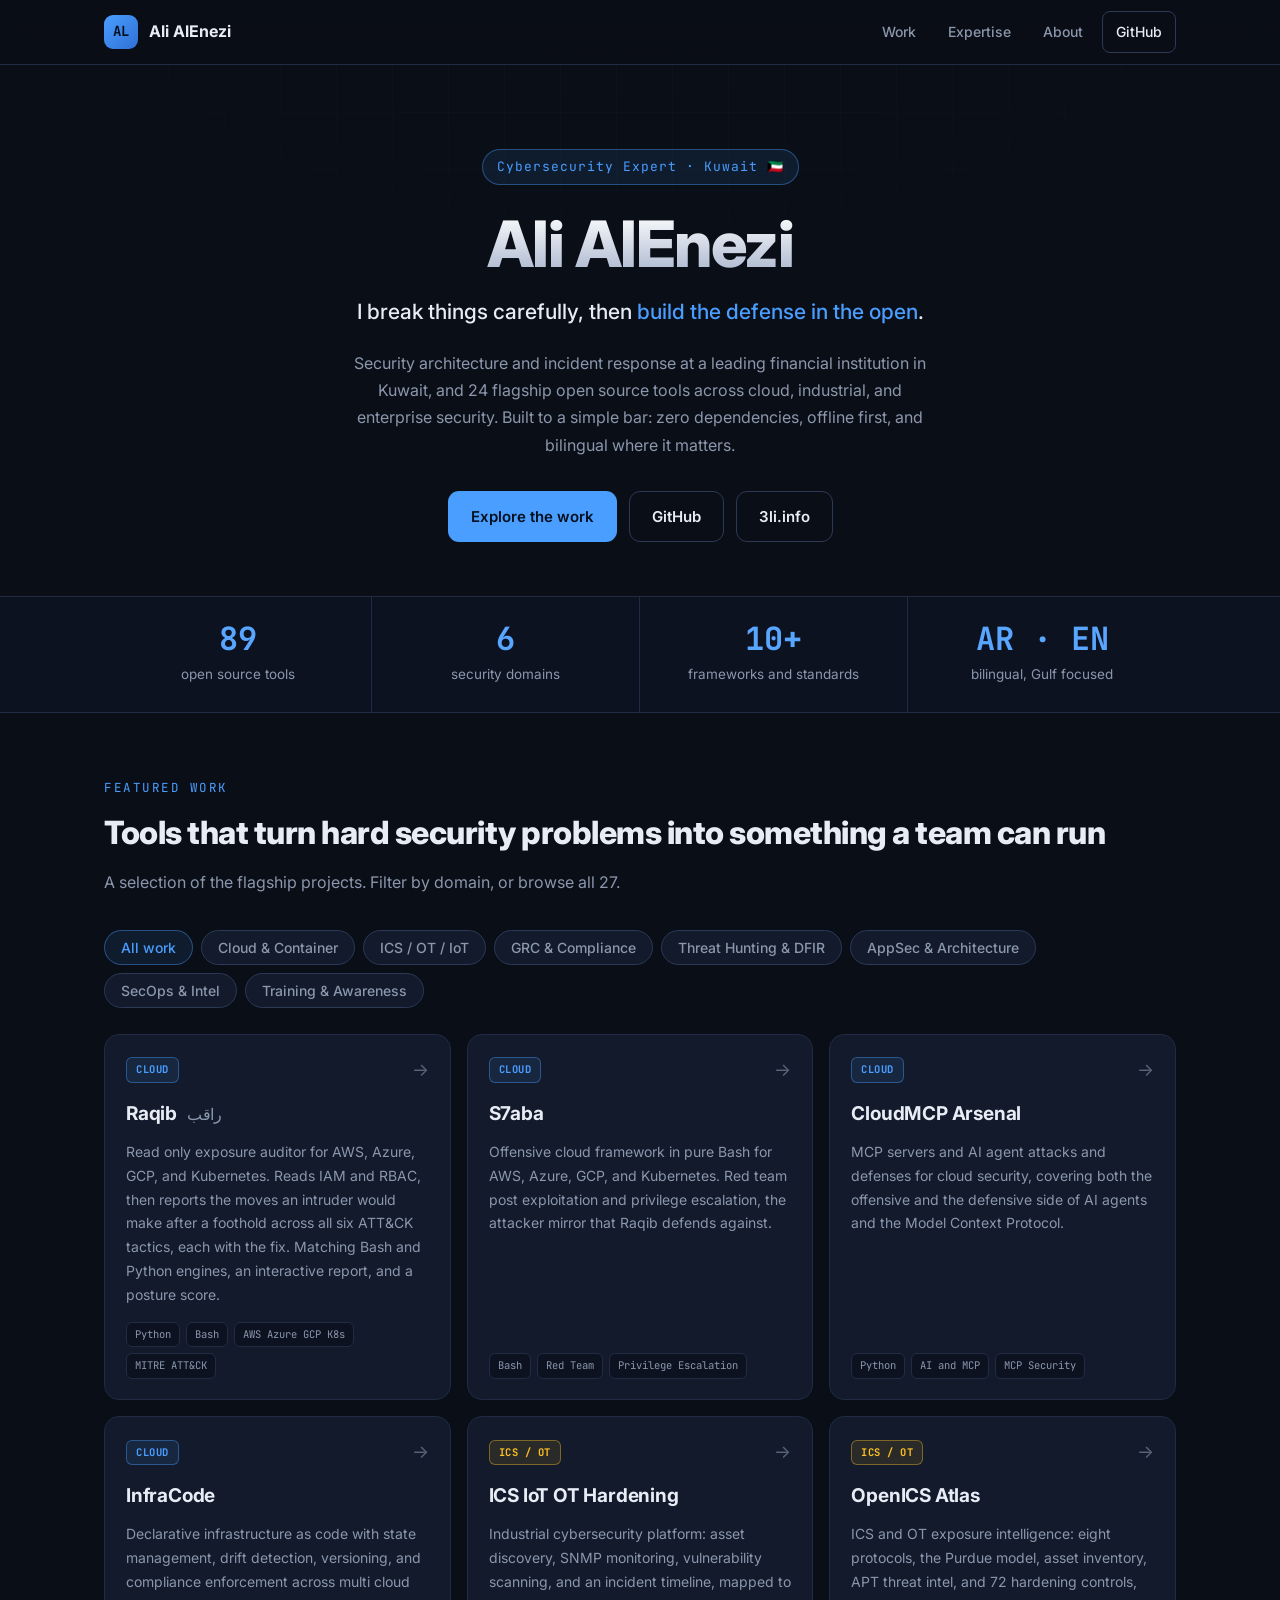
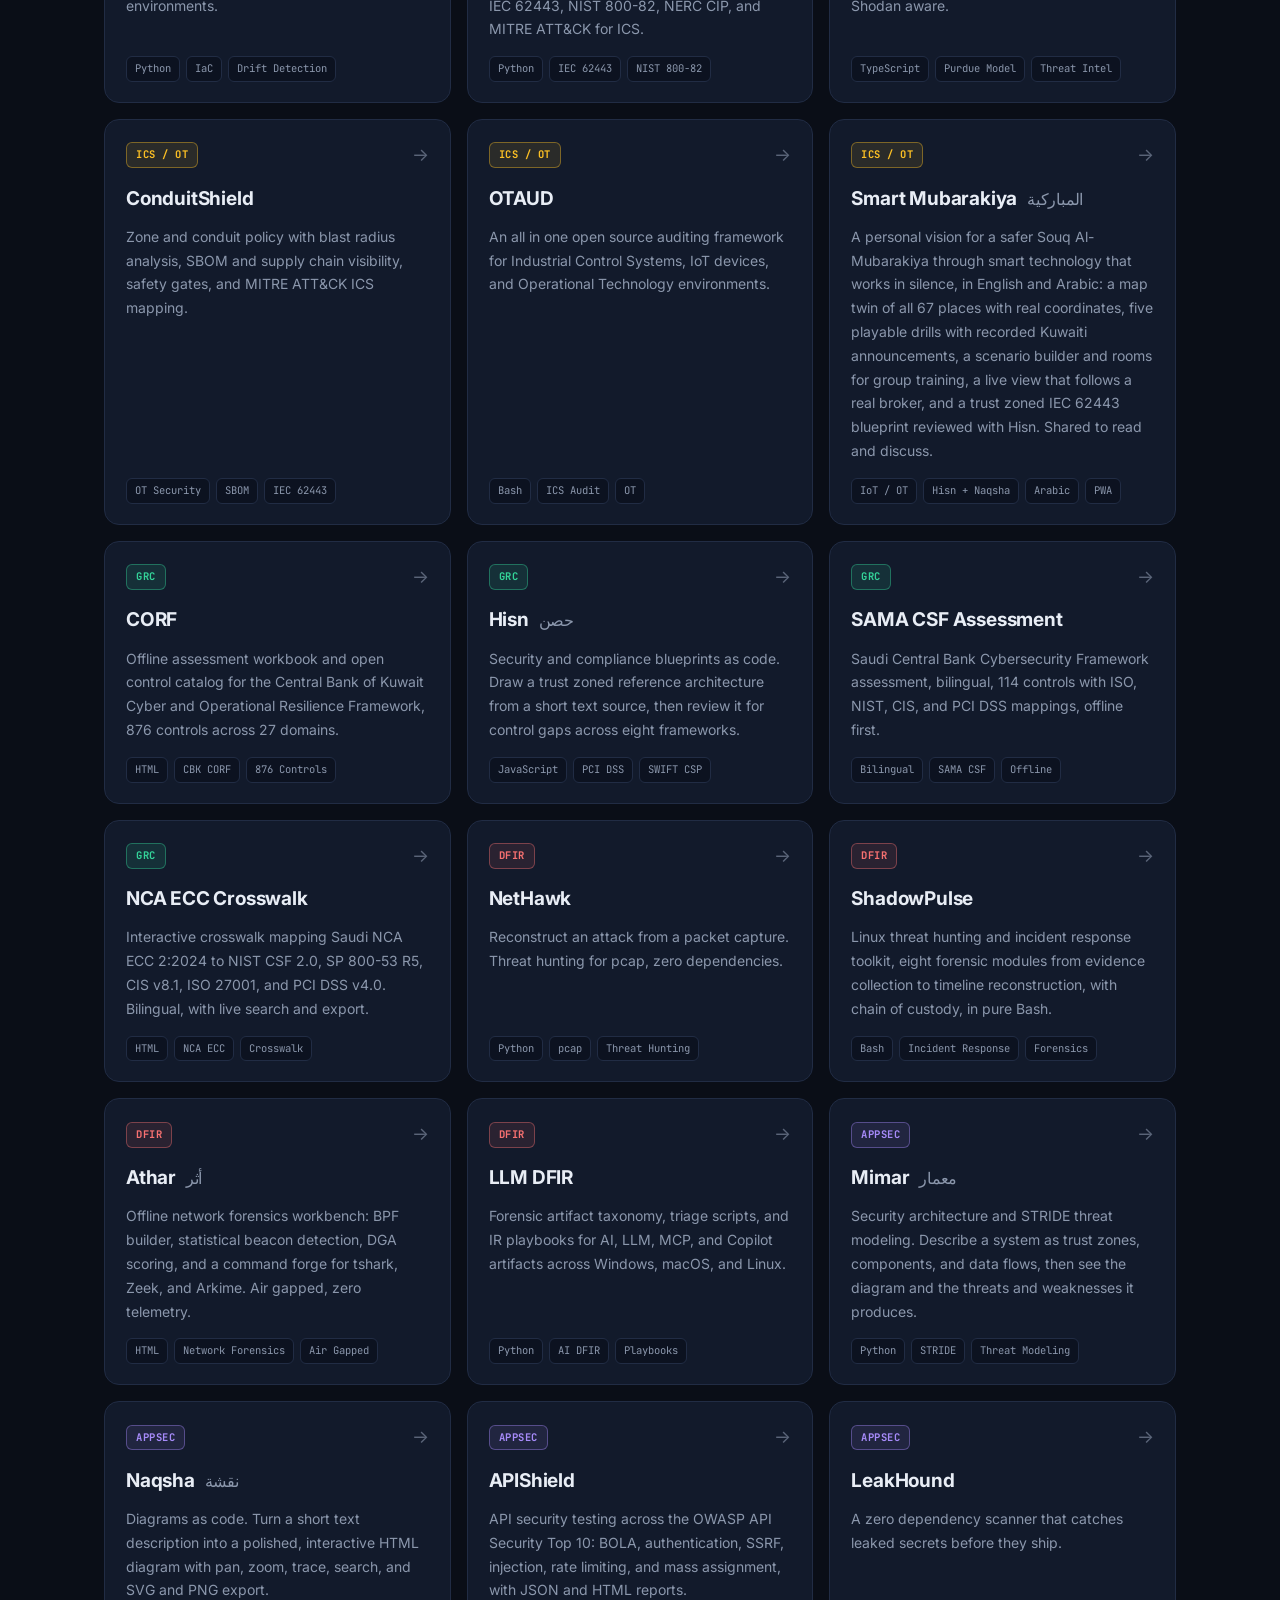
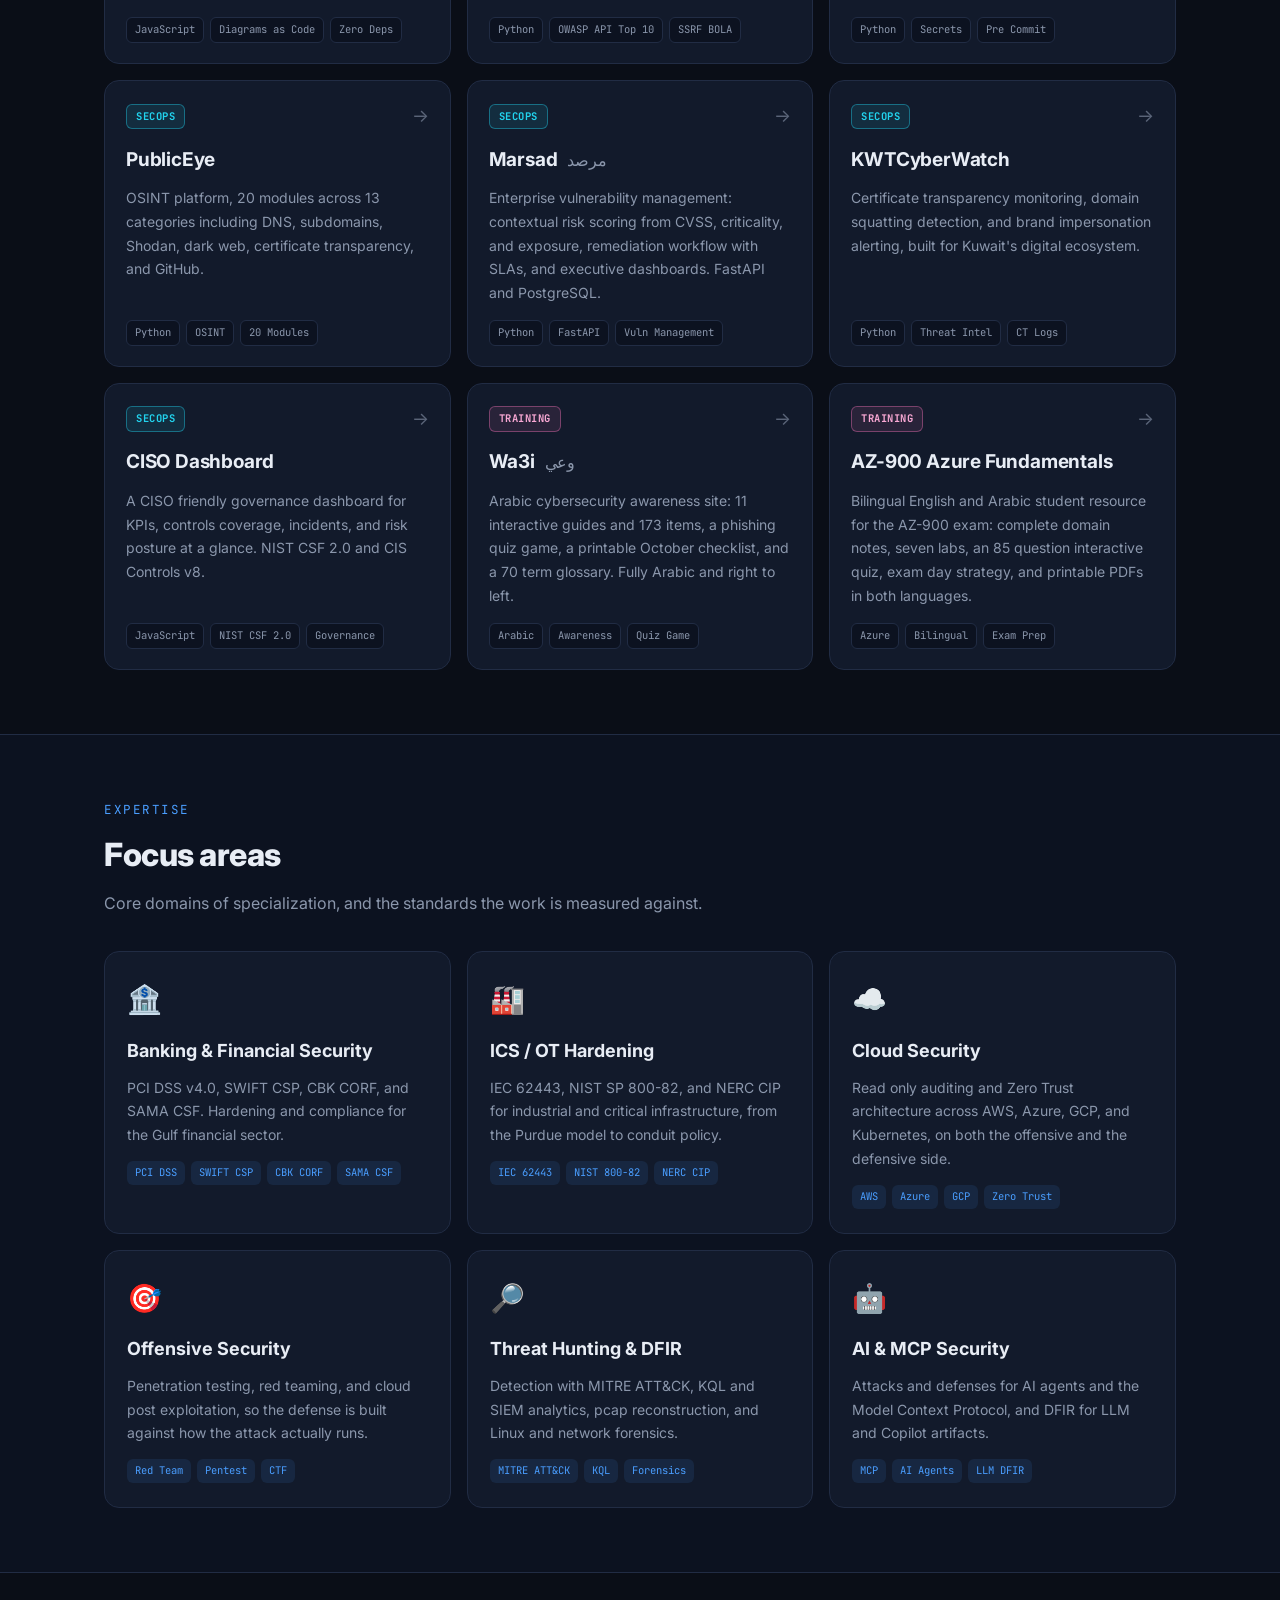
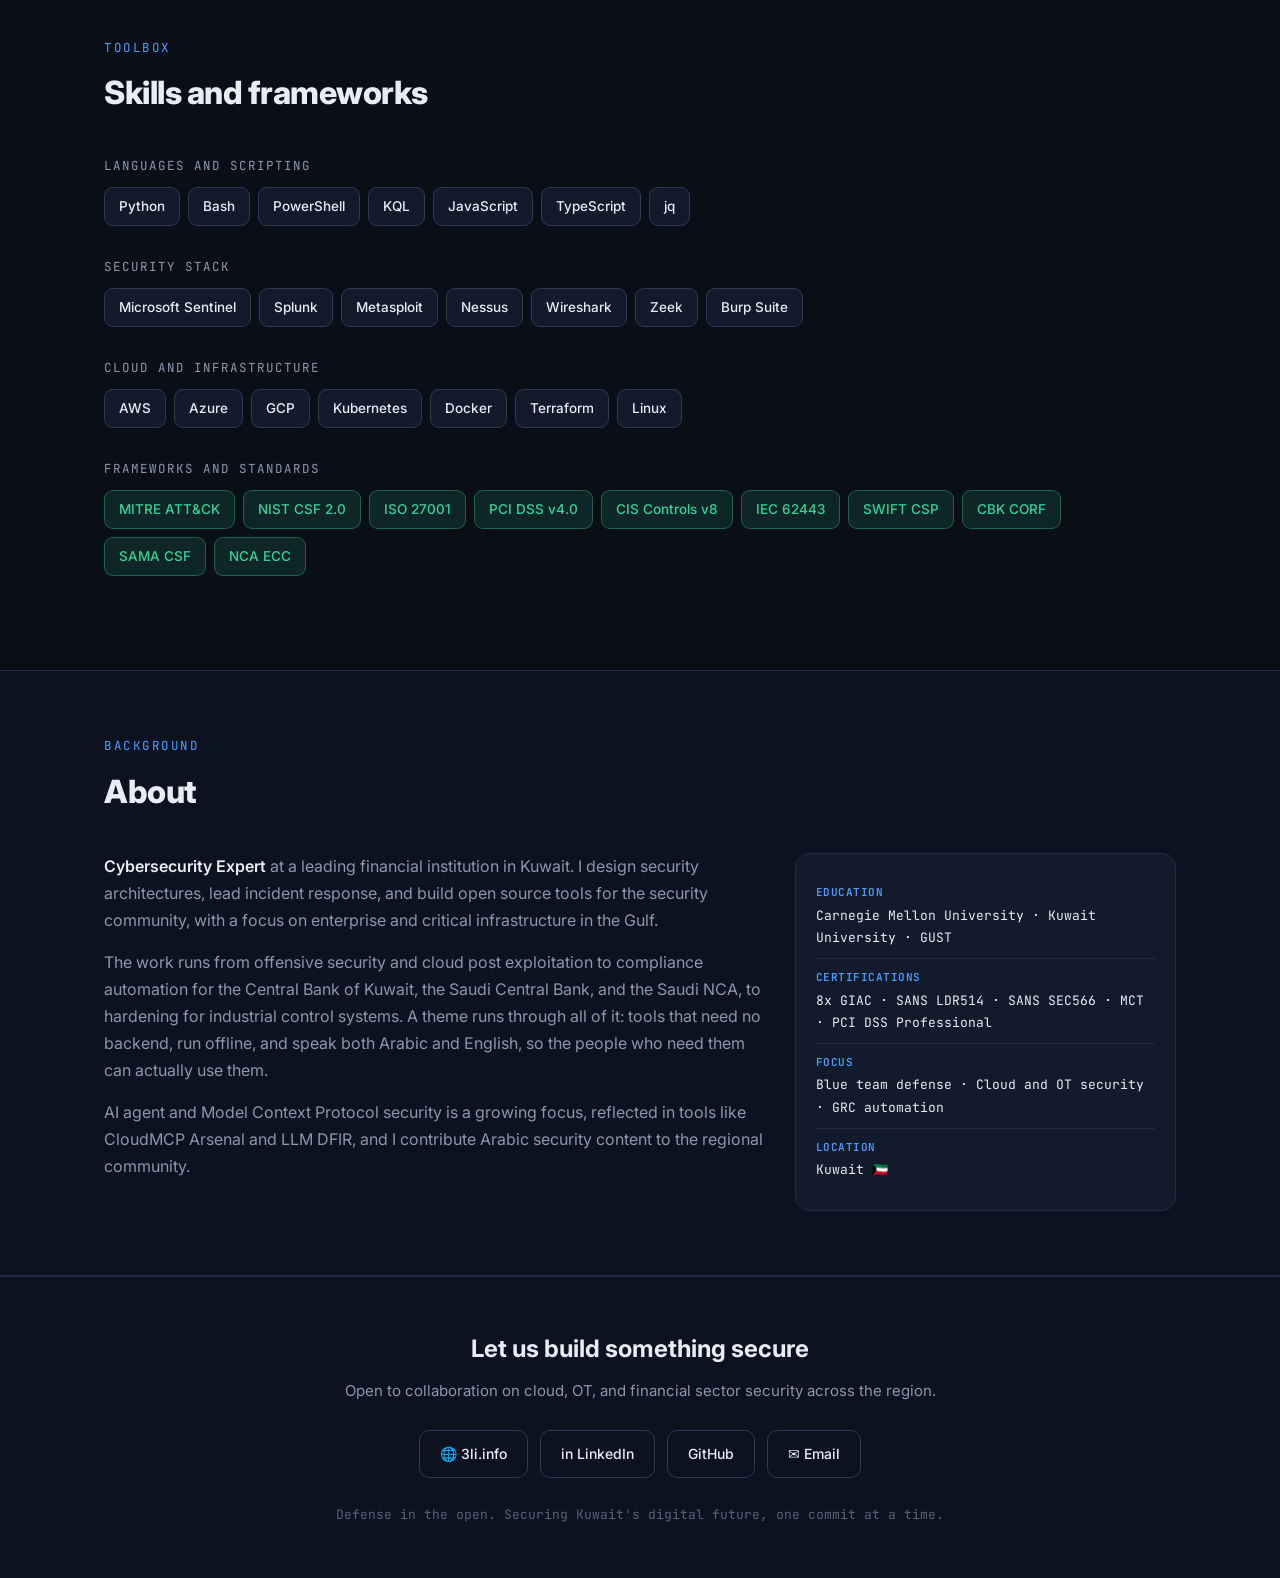
==== commit fb3f5cae: "update Smart Mubarakiya description" ====
--- a/docs/index.html
+++ b/docs/index.html
@@ -178,7 +178,7 @@
 <a class="proj" data-cat="ics" href="https://github.com/SiteQ8/OpenICS-Atlas" target="_blank" rel="noopener"><div class="proj-top"><span class="cat cat-ics">ICS / OT</span><span class="gh" aria-hidden="true">→</span></div><h3 class="proj-name">OpenICS Atlas</h3><p class="proj-desc">ICS and OT exposure intelligence: eight protocols, the Purdue model, asset inventory, APT threat intel, and 72 hardening controls, Shodan aware.</p><div class="tags"><span class="tag">TypeScript</span><span class="tag">Purdue Model</span><span class="tag">Threat Intel</span></div></a>
 <a class="proj" data-cat="ics" href="https://github.com/SiteQ8/ConduitShield" target="_blank" rel="noopener"><div class="proj-top"><span class="cat cat-ics">ICS / OT</span><span class="gh" aria-hidden="true">→</span></div><h3 class="proj-name">ConduitShield</h3><p class="proj-desc">Zone and conduit policy with blast radius analysis, SBOM and supply chain visibility, safety gates, and MITRE ATT&amp;CK ICS mapping.</p><div class="tags"><span class="tag">OT Security</span><span class="tag">SBOM</span><span class="tag">IEC 62443</span></div></a>
 <a class="proj" data-cat="ics" href="https://github.com/SiteQ8/OTAUD" target="_blank" rel="noopener"><div class="proj-top"><span class="cat cat-ics">ICS / OT</span><span class="gh" aria-hidden="true">→</span></div><h3 class="proj-name">OTAUD</h3><p class="proj-desc">An all in one open source auditing framework for Industrial Control Systems, IoT devices, and Operational Technology environments.</p><div class="tags"><span class="tag">Bash</span><span class="tag">ICS Audit</span><span class="tag">OT</span></div></a>
-<a class="proj" data-cat="ics" href="https://siteq8.github.io/Smart-Mubarakiya/" target="_blank" rel="noopener"><div class="proj-top"><span class="cat cat-ics">ICS / OT</span><span class="gh" aria-hidden="true">→</span></div><h3 class="proj-name">Smart Mubarakiya <span class="ar">المباركية</span></h3><p class="proj-desc">A vision for Kuwait's historic souq as an IoT and OT system, life safety and heritage first: two full consoles in English and Arabic, all 67 places on their real spots on the map, five playable scenarios with sound, a Hisn reviewed IEC 62443 blueprint, fourteen Naqsha diagrams in both languages, a sensor catalog, a digital twin registry, a gated roadmap, and a console that works offline.</p><div class="tags"><span class="tag">IoT / OT</span><span class="tag">Hisn + Naqsha</span><span class="tag">Arabic</span><span class="tag">PWA</span></div></a>
+<a class="proj" data-cat="ics" href="https://siteq8.github.io/Smart-Mubarakiya/" target="_blank" rel="noopener"><div class="proj-top"><span class="cat cat-ics">ICS / OT</span><span class="gh" aria-hidden="true">→</span></div><h3 class="proj-name">Smart Mubarakiya <span class="ar">المباركية</span></h3><p class="proj-desc">A personal vision for a safer Souq Al-Mubarakiya through smart technology that works in silence, in English and Arabic: a map twin of all 67 places with real coordinates, five playable drills with recorded Kuwaiti announcements, a scenario builder and rooms for group training, a live view that follows a real broker, and a trust zoned IEC 62443 blueprint reviewed with Hisn. Shared to read and discuss.</p><div class="tags"><span class="tag">IoT / OT</span><span class="tag">Hisn + Naqsha</span><span class="tag">Arabic</span><span class="tag">PWA</span></div></a>
 <a class="proj" data-cat="grc" href="https://github.com/SiteQ8/CORF" target="_blank" rel="noopener"><div class="proj-top"><span class="cat cat-grc">GRC</span><span class="gh" aria-hidden="true">→</span></div><h3 class="proj-name">CORF</h3><p class="proj-desc">Offline assessment workbook and open control catalog for the Central Bank of Kuwait Cyber and Operational Resilience Framework, 876 controls across 27 domains.</p><div class="tags"><span class="tag">HTML</span><span class="tag">CBK CORF</span><span class="tag">876 Controls</span></div></a>
 <a class="proj" data-cat="grc" href="https://github.com/SiteQ8/Hisn" target="_blank" rel="noopener"><div class="proj-top"><span class="cat cat-grc">GRC</span><span class="gh" aria-hidden="true">→</span></div><h3 class="proj-name">Hisn <span class="ar">حصن</span></h3><p class="proj-desc">Security and compliance blueprints as code. Draw a trust zoned reference architecture from a short text source, then review it for control gaps across eight frameworks.</p><div class="tags"><span class="tag">JavaScript</span><span class="tag">PCI DSS</span><span class="tag">SWIFT CSP</span></div></a>
 <a class="proj" data-cat="grc" href="https://github.com/SiteQ8/sama-csf-assessment" target="_blank" rel="noopener"><div class="proj-top"><span class="cat cat-grc">GRC</span><span class="gh" aria-hidden="true">→</span></div><h3 class="proj-name">SAMA CSF Assessment</h3><p class="proj-desc">Saudi Central Bank Cybersecurity Framework assessment, bilingual, 114 controls with ISO, NIST, CIS, and PCI DSS mappings, offline first.</p><div class="tags"><span class="tag">Bilingual</span><span class="tag">SAMA CSF</span><span class="tag">Offline</span></div></a>
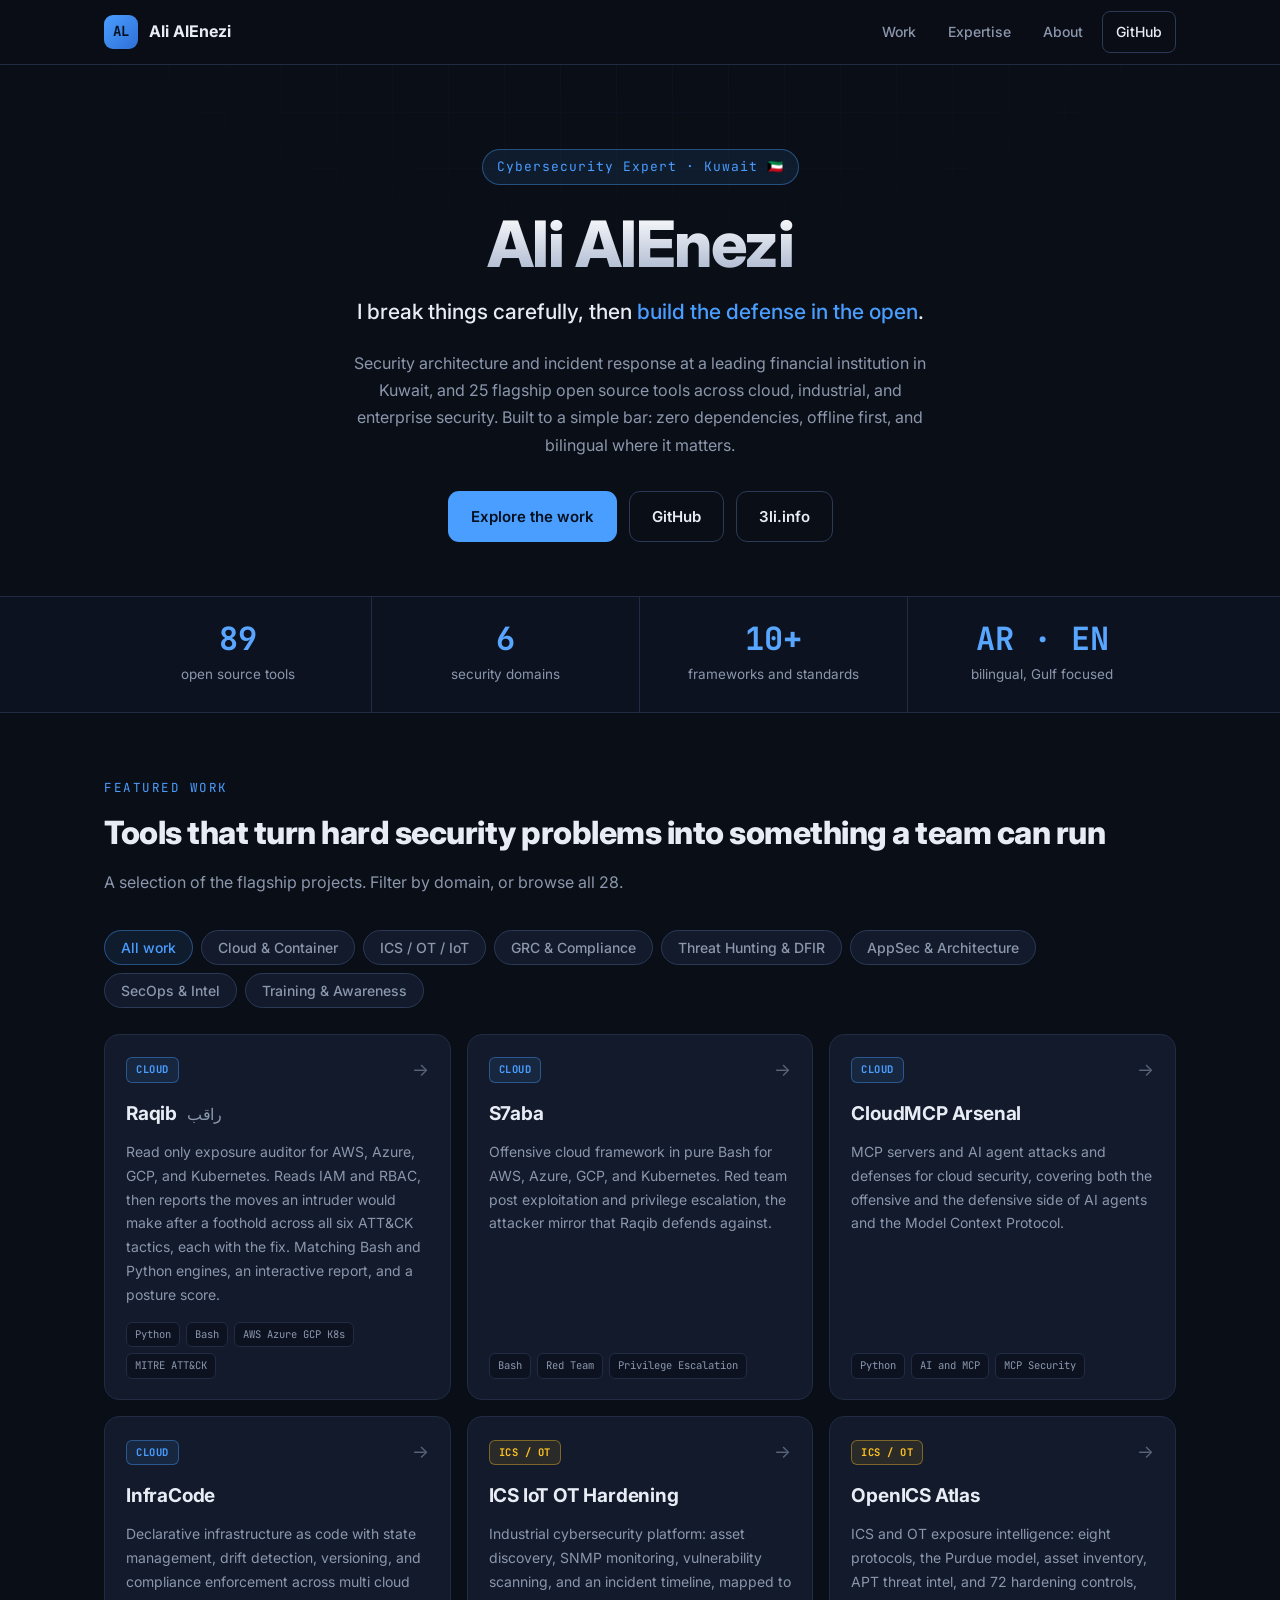
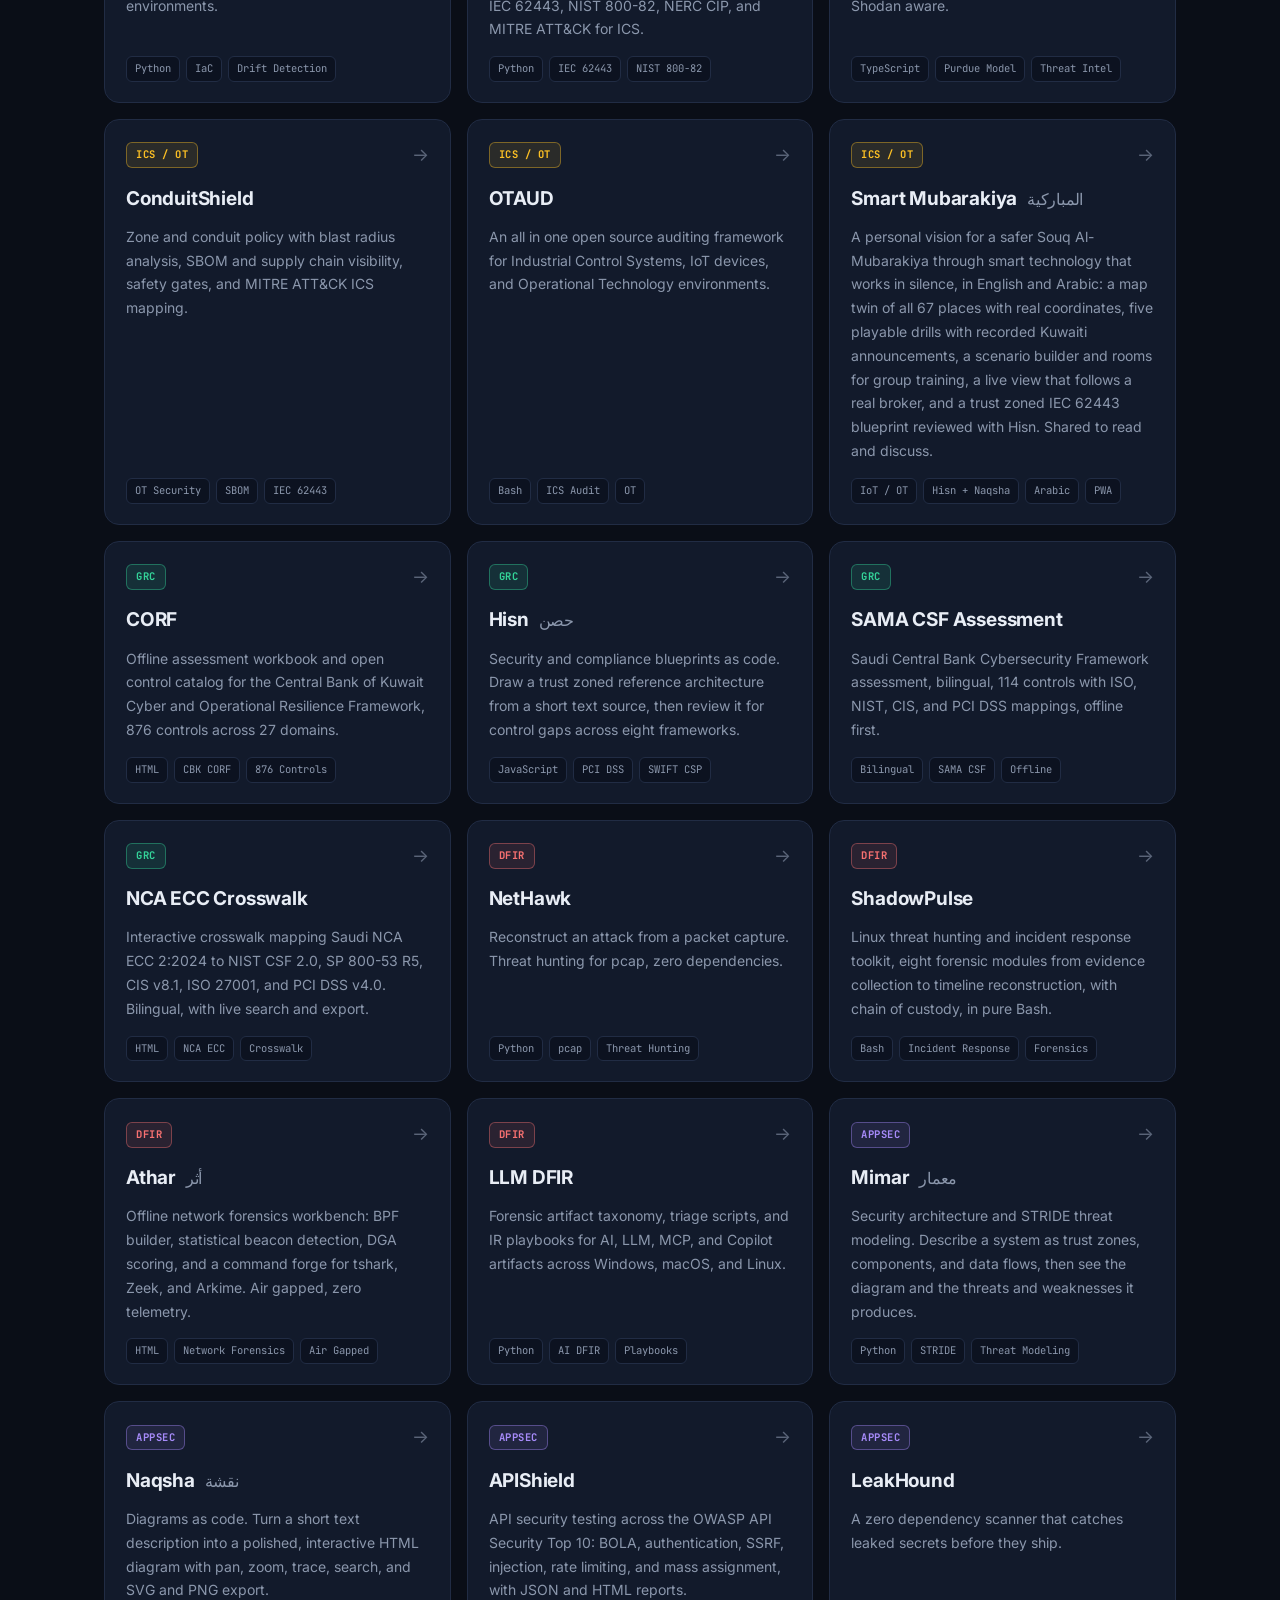
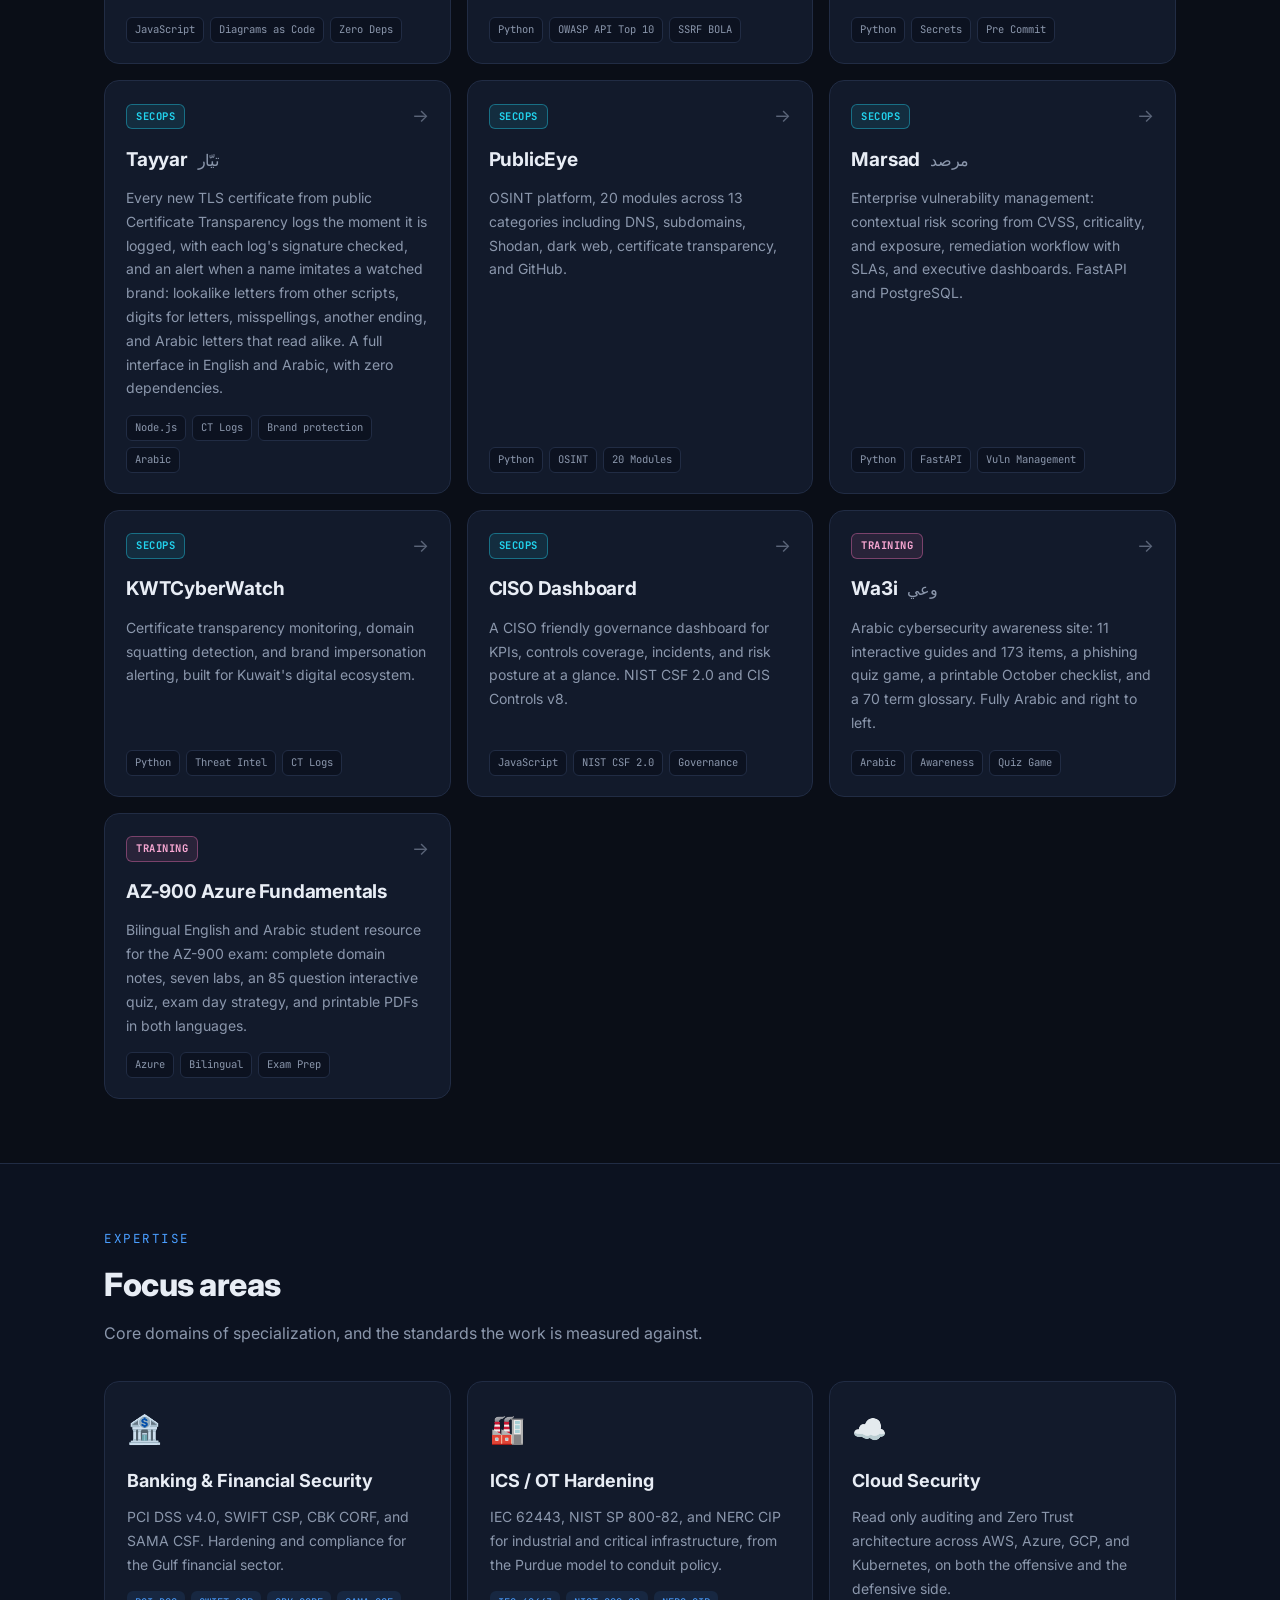
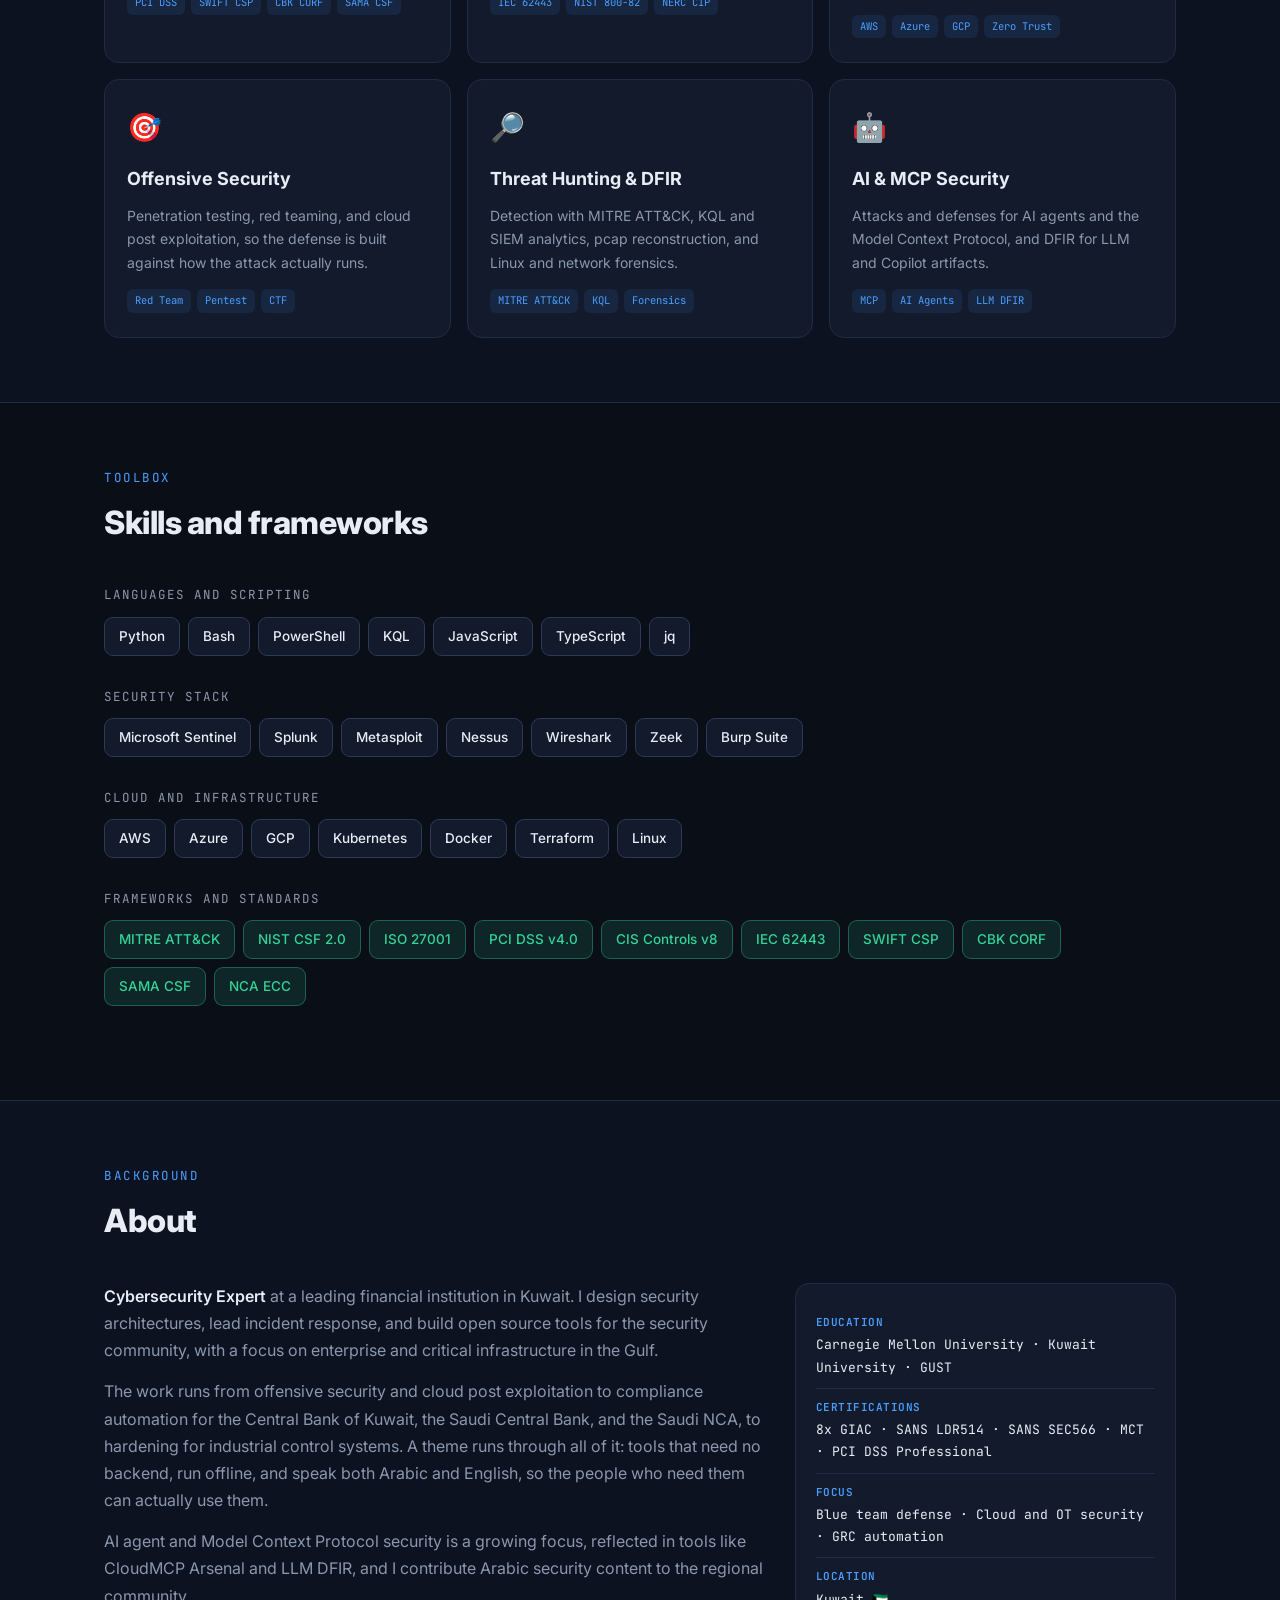
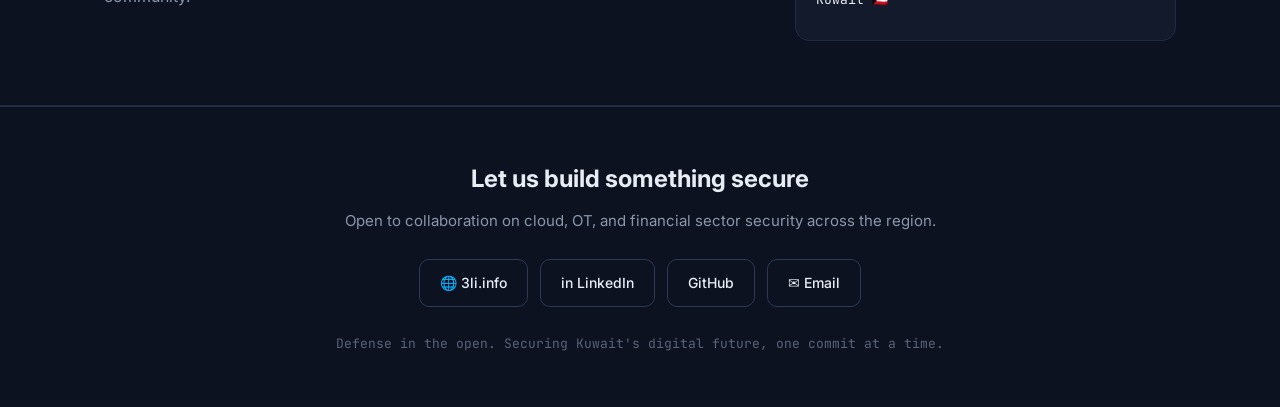
==== commit 3f22e515: "add Tayyar to profile" ====
--- a/docs/index.html
+++ b/docs/index.html
@@ -147,7 +147,7 @@
   <div class="eyebrow">Cybersecurity Expert · Kuwait 🇰🇼</div>
   <h1 class="name">Ali AlEnezi</h1>
   <p class="tagline">I break things carefully, then <span class="b">build the defense in the open</span>.</p>
-  <p class="intro">Security architecture and incident response at a leading financial institution in Kuwait, and 24 flagship open source tools across cloud, industrial, and enterprise security. Built to a simple bar: zero dependencies, offline first, and bilingual where it matters.</p>
+  <p class="intro">Security architecture and incident response at a leading financial institution in Kuwait, and 25 flagship open source tools across cloud, industrial, and enterprise security. Built to a simple bar: zero dependencies, offline first, and bilingual where it matters.</p>
   <div class="cta">
     <a class="btn btn-primary" href="#work">Explore the work</a>
     <a class="btn btn-ghost" href="https://github.com/SiteQ8" target="_blank" rel="noopener">GitHub</a>
@@ -166,7 +166,7 @@
   <div class="sec-head">
     <div class="sec-eyebrow">Featured work</div>
     <h2 class="sec-title">Tools that turn hard security problems into something a team can run</h2>
-    <p class="sec-sub">A selection of the flagship projects. Filter by domain, or browse all 27.</p>
+    <p class="sec-sub">A selection of the flagship projects. Filter by domain, or browse all 28.</p>
   </div>
   <div class="filters" id="filters"><button type="button" class="fpill" data-cat="all" aria-pressed="true">All work</button><button type="button" class="fpill" data-cat="cloud" aria-pressed="false">Cloud &amp; Container</button><button type="button" class="fpill" data-cat="ics" aria-pressed="false">ICS / OT / IoT</button><button type="button" class="fpill" data-cat="grc" aria-pressed="false">GRC &amp; Compliance</button><button type="button" class="fpill" data-cat="dfir" aria-pressed="false">Threat Hunting &amp; DFIR</button><button type="button" class="fpill" data-cat="appsec" aria-pressed="false">AppSec &amp; Architecture</button><button type="button" class="fpill" data-cat="secops" aria-pressed="false">SecOps &amp; Intel</button><button type="button" class="fpill" data-cat="edu" aria-pressed="false">Training &amp; Awareness</button></div>
   <div class="grid" id="grid">
@@ -178,7 +178,7 @@
 <a class="proj" data-cat="ics" href="https://github.com/SiteQ8/OpenICS-Atlas" target="_blank" rel="noopener"><div class="proj-top"><span class="cat cat-ics">ICS / OT</span><span class="gh" aria-hidden="true">→</span></div><h3 class="proj-name">OpenICS Atlas</h3><p class="proj-desc">ICS and OT exposure intelligence: eight protocols, the Purdue model, asset inventory, APT threat intel, and 72 hardening controls, Shodan aware.</p><div class="tags"><span class="tag">TypeScript</span><span class="tag">Purdue Model</span><span class="tag">Threat Intel</span></div></a>
 <a class="proj" data-cat="ics" href="https://github.com/SiteQ8/ConduitShield" target="_blank" rel="noopener"><div class="proj-top"><span class="cat cat-ics">ICS / OT</span><span class="gh" aria-hidden="true">→</span></div><h3 class="proj-name">ConduitShield</h3><p class="proj-desc">Zone and conduit policy with blast radius analysis, SBOM and supply chain visibility, safety gates, and MITRE ATT&amp;CK ICS mapping.</p><div class="tags"><span class="tag">OT Security</span><span class="tag">SBOM</span><span class="tag">IEC 62443</span></div></a>
 <a class="proj" data-cat="ics" href="https://github.com/SiteQ8/OTAUD" target="_blank" rel="noopener"><div class="proj-top"><span class="cat cat-ics">ICS / OT</span><span class="gh" aria-hidden="true">→</span></div><h3 class="proj-name">OTAUD</h3><p class="proj-desc">An all in one open source auditing framework for Industrial Control Systems, IoT devices, and Operational Technology environments.</p><div class="tags"><span class="tag">Bash</span><span class="tag">ICS Audit</span><span class="tag">OT</span></div></a>
-<a class="proj" data-cat="ics" href="https://siteq8.github.io/Smart-Mubarakiya/" target="_blank" rel="noopener"><div class="proj-top"><span class="cat cat-ics">ICS / OT</span><span class="gh" aria-hidden="true">→</span></div><h3 class="proj-name">Smart Mubarakiya <span class="ar">المباركية</span></h3><p class="proj-desc">A personal vision for a safer Souq Al-Mubarakiya through smart technology that works in silence, in English and Arabic: a map twin of all 67 places with real coordinates, five playable drills with recorded Kuwaiti announcements, a scenario builder and rooms for group training, a live view that follows a real broker, and a trust zoned IEC 62443 blueprint reviewed with Hisn. Shared to read and discuss.</p><div class="tags"><span class="tag">IoT / OT</span><span class="tag">Hisn + Naqsha</span><span class="tag">Arabic</span><span class="tag">PWA</span></div></a>
+<a class="proj" data-cat="ics" href="https://mubarakiya.3li.info/" target="_blank" rel="noopener"><div class="proj-top"><span class="cat cat-ics">ICS / OT</span><span class="gh" aria-hidden="true">→</span></div><h3 class="proj-name">Smart Mubarakiya <span class="ar">المباركية</span></h3><p class="proj-desc">A personal vision for a safer Souq Al-Mubarakiya through smart technology that works in silence, in English and Arabic: a map twin of all 67 places with real coordinates, five playable drills with recorded Kuwaiti announcements, a scenario builder and rooms for group training, a live view that follows a real broker, and a trust zoned IEC 62443 blueprint reviewed with Hisn. Shared to read and discuss.</p><div class="tags"><span class="tag">IoT / OT</span><span class="tag">Hisn + Naqsha</span><span class="tag">Arabic</span><span class="tag">PWA</span></div></a>
 <a class="proj" data-cat="grc" href="https://github.com/SiteQ8/CORF" target="_blank" rel="noopener"><div class="proj-top"><span class="cat cat-grc">GRC</span><span class="gh" aria-hidden="true">→</span></div><h3 class="proj-name">CORF</h3><p class="proj-desc">Offline assessment workbook and open control catalog for the Central Bank of Kuwait Cyber and Operational Resilience Framework, 876 controls across 27 domains.</p><div class="tags"><span class="tag">HTML</span><span class="tag">CBK CORF</span><span class="tag">876 Controls</span></div></a>
 <a class="proj" data-cat="grc" href="https://github.com/SiteQ8/Hisn" target="_blank" rel="noopener"><div class="proj-top"><span class="cat cat-grc">GRC</span><span class="gh" aria-hidden="true">→</span></div><h3 class="proj-name">Hisn <span class="ar">حصن</span></h3><p class="proj-desc">Security and compliance blueprints as code. Draw a trust zoned reference architecture from a short text source, then review it for control gaps across eight frameworks.</p><div class="tags"><span class="tag">JavaScript</span><span class="tag">PCI DSS</span><span class="tag">SWIFT CSP</span></div></a>
 <a class="proj" data-cat="grc" href="https://github.com/SiteQ8/sama-csf-assessment" target="_blank" rel="noopener"><div class="proj-top"><span class="cat cat-grc">GRC</span><span class="gh" aria-hidden="true">→</span></div><h3 class="proj-name">SAMA CSF Assessment</h3><p class="proj-desc">Saudi Central Bank Cybersecurity Framework assessment, bilingual, 114 controls with ISO, NIST, CIS, and PCI DSS mappings, offline first.</p><div class="tags"><span class="tag">Bilingual</span><span class="tag">SAMA CSF</span><span class="tag">Offline</span></div></a>
@@ -191,6 +191,7 @@
 <a class="proj" data-cat="appsec" href="https://github.com/SiteQ8/Naqsha" target="_blank" rel="noopener"><div class="proj-top"><span class="cat cat-appsec">AppSec</span><span class="gh" aria-hidden="true">→</span></div><h3 class="proj-name">Naqsha <span class="ar">نقشة</span></h3><p class="proj-desc">Diagrams as code. Turn a short text description into a polished, interactive HTML diagram with pan, zoom, trace, search, and SVG and PNG export.</p><div class="tags"><span class="tag">JavaScript</span><span class="tag">Diagrams as Code</span><span class="tag">Zero Deps</span></div></a>
 <a class="proj" data-cat="appsec" href="https://github.com/SiteQ8/APIShield" target="_blank" rel="noopener"><div class="proj-top"><span class="cat cat-appsec">AppSec</span><span class="gh" aria-hidden="true">→</span></div><h3 class="proj-name">APIShield</h3><p class="proj-desc">API security testing across the OWASP API Security Top 10: BOLA, authentication, SSRF, injection, rate limiting, and mass assignment, with JSON and HTML reports.</p><div class="tags"><span class="tag">Python</span><span class="tag">OWASP API Top 10</span><span class="tag">SSRF BOLA</span></div></a>
 <a class="proj" data-cat="appsec" href="https://github.com/SiteQ8/LeakHound" target="_blank" rel="noopener"><div class="proj-top"><span class="cat cat-appsec">AppSec</span><span class="gh" aria-hidden="true">→</span></div><h3 class="proj-name">LeakHound</h3><p class="proj-desc">A zero dependency scanner that catches leaked secrets before they ship.</p><div class="tags"><span class="tag">Python</span><span class="tag">Secrets</span><span class="tag">Pre Commit</span></div></a>
+<a class="proj" data-cat="secops" href="https://tayyar.3li.info/" target="_blank" rel="noopener"><div class="proj-top"><span class="cat cat-secops">SecOps</span><span class="gh" aria-hidden="true">→</span></div><h3 class="proj-name">Tayyar <span class="ar">تيّار</span></h3><p class="proj-desc">Every new TLS certificate from public Certificate Transparency logs the moment it is logged, with each log&#x27;s signature checked, and an alert when a name imitates a watched brand: lookalike letters from other scripts, digits for letters, misspellings, another ending, and Arabic letters that read alike. A full interface in English and Arabic, with zero dependencies.</p><div class="tags"><span class="tag">Node.js</span><span class="tag">CT Logs</span><span class="tag">Brand protection</span><span class="tag">Arabic</span></div></a>
 <a class="proj" data-cat="secops" href="https://github.com/SiteQ8/PublicEye" target="_blank" rel="noopener"><div class="proj-top"><span class="cat cat-secops">SecOps</span><span class="gh" aria-hidden="true">→</span></div><h3 class="proj-name">PublicEye</h3><p class="proj-desc">OSINT platform, 20 modules across 13 categories including DNS, subdomains, Shodan, dark web, certificate transparency, and GitHub.</p><div class="tags"><span class="tag">Python</span><span class="tag">OSINT</span><span class="tag">20 Modules</span></div></a>
 <a class="proj" data-cat="secops" href="https://github.com/SiteQ8/Marsad" target="_blank" rel="noopener"><div class="proj-top"><span class="cat cat-secops">SecOps</span><span class="gh" aria-hidden="true">→</span></div><h3 class="proj-name">Marsad <span class="ar">مرصد</span></h3><p class="proj-desc">Enterprise vulnerability management: contextual risk scoring from CVSS, criticality, and exposure, remediation workflow with SLAs, and executive dashboards. FastAPI and PostgreSQL.</p><div class="tags"><span class="tag">Python</span><span class="tag">FastAPI</span><span class="tag">Vuln Management</span></div></a>
 <a class="proj" data-cat="secops" href="https://github.com/SiteQ8/KWTCyberWatch" target="_blank" rel="noopener"><div class="proj-top"><span class="cat cat-secops">SecOps</span><span class="gh" aria-hidden="true">→</span></div><h3 class="proj-name">KWTCyberWatch</h3><p class="proj-desc">Certificate transparency monitoring, domain squatting detection, and brand impersonation alerting, built for Kuwait&#x27;s digital ecosystem.</p><div class="tags"><span class="tag">Python</span><span class="tag">Threat Intel</span><span class="tag">CT Logs</span></div></a>
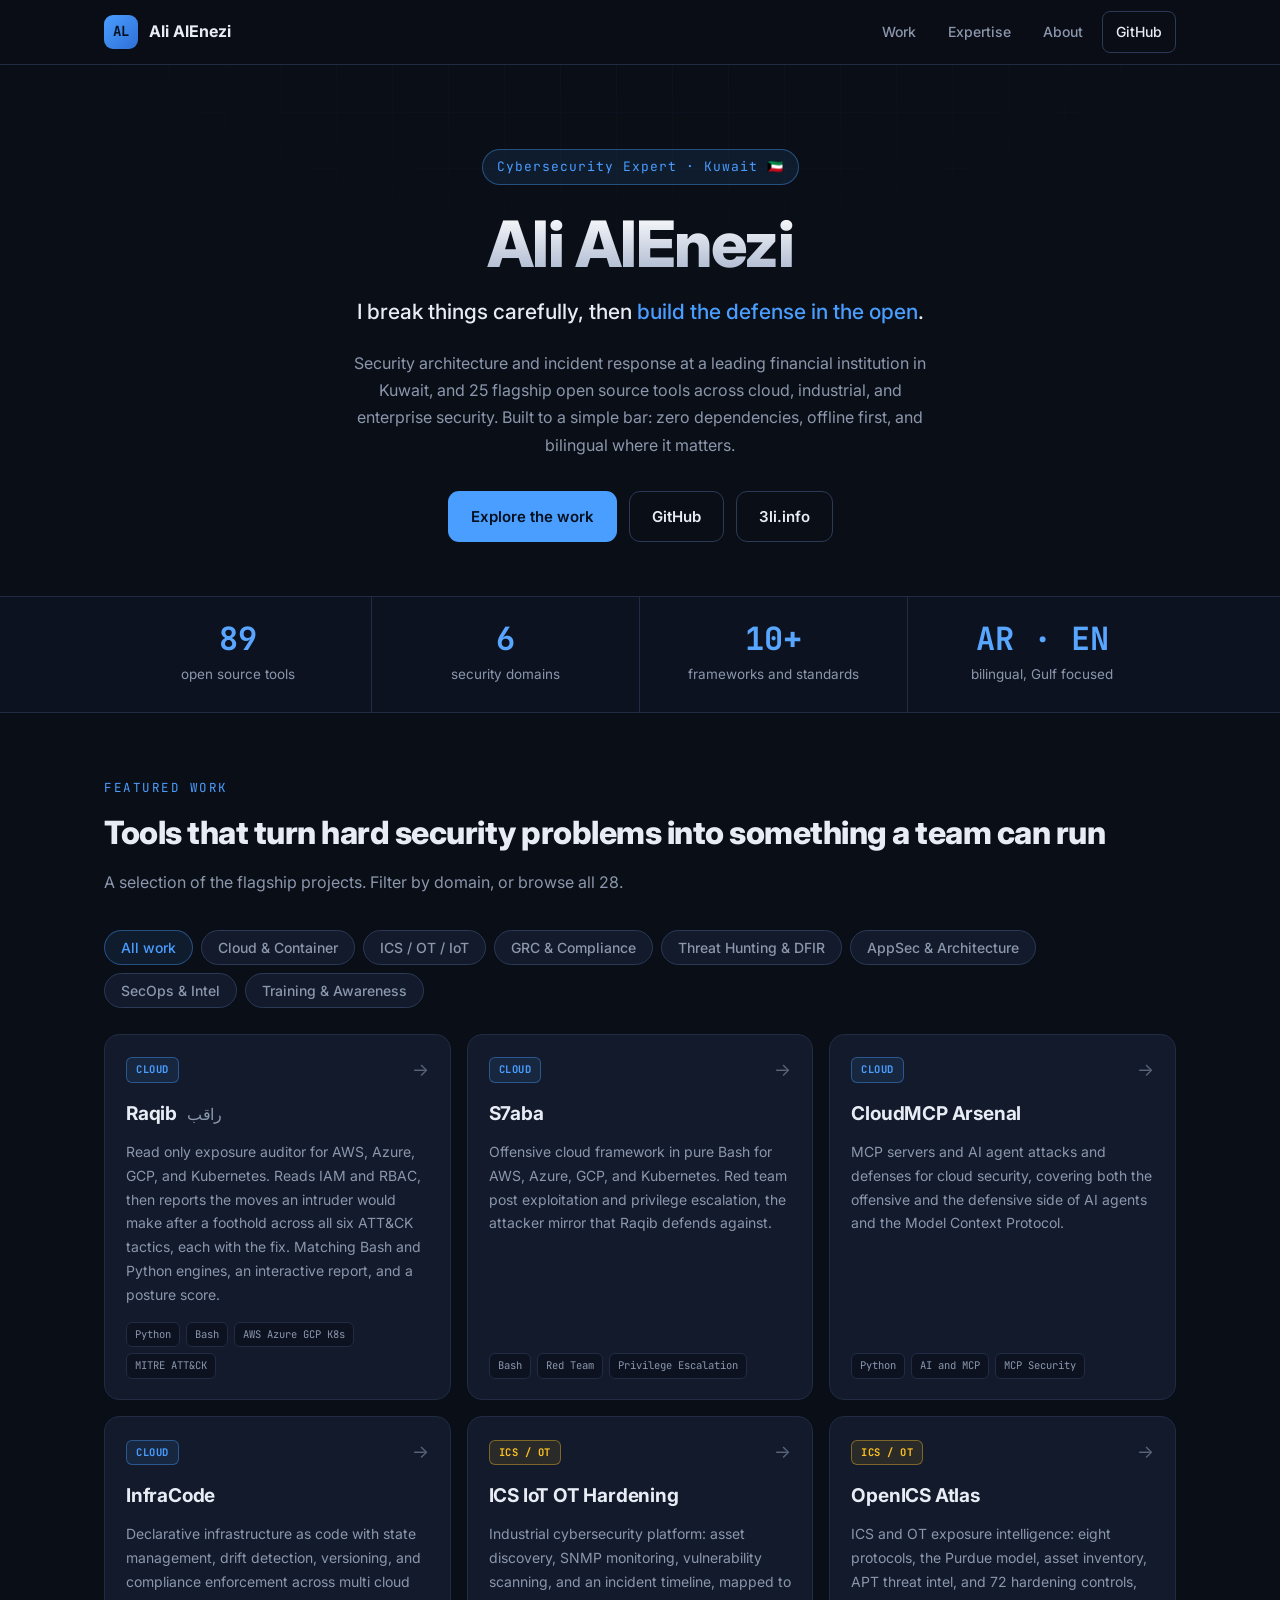
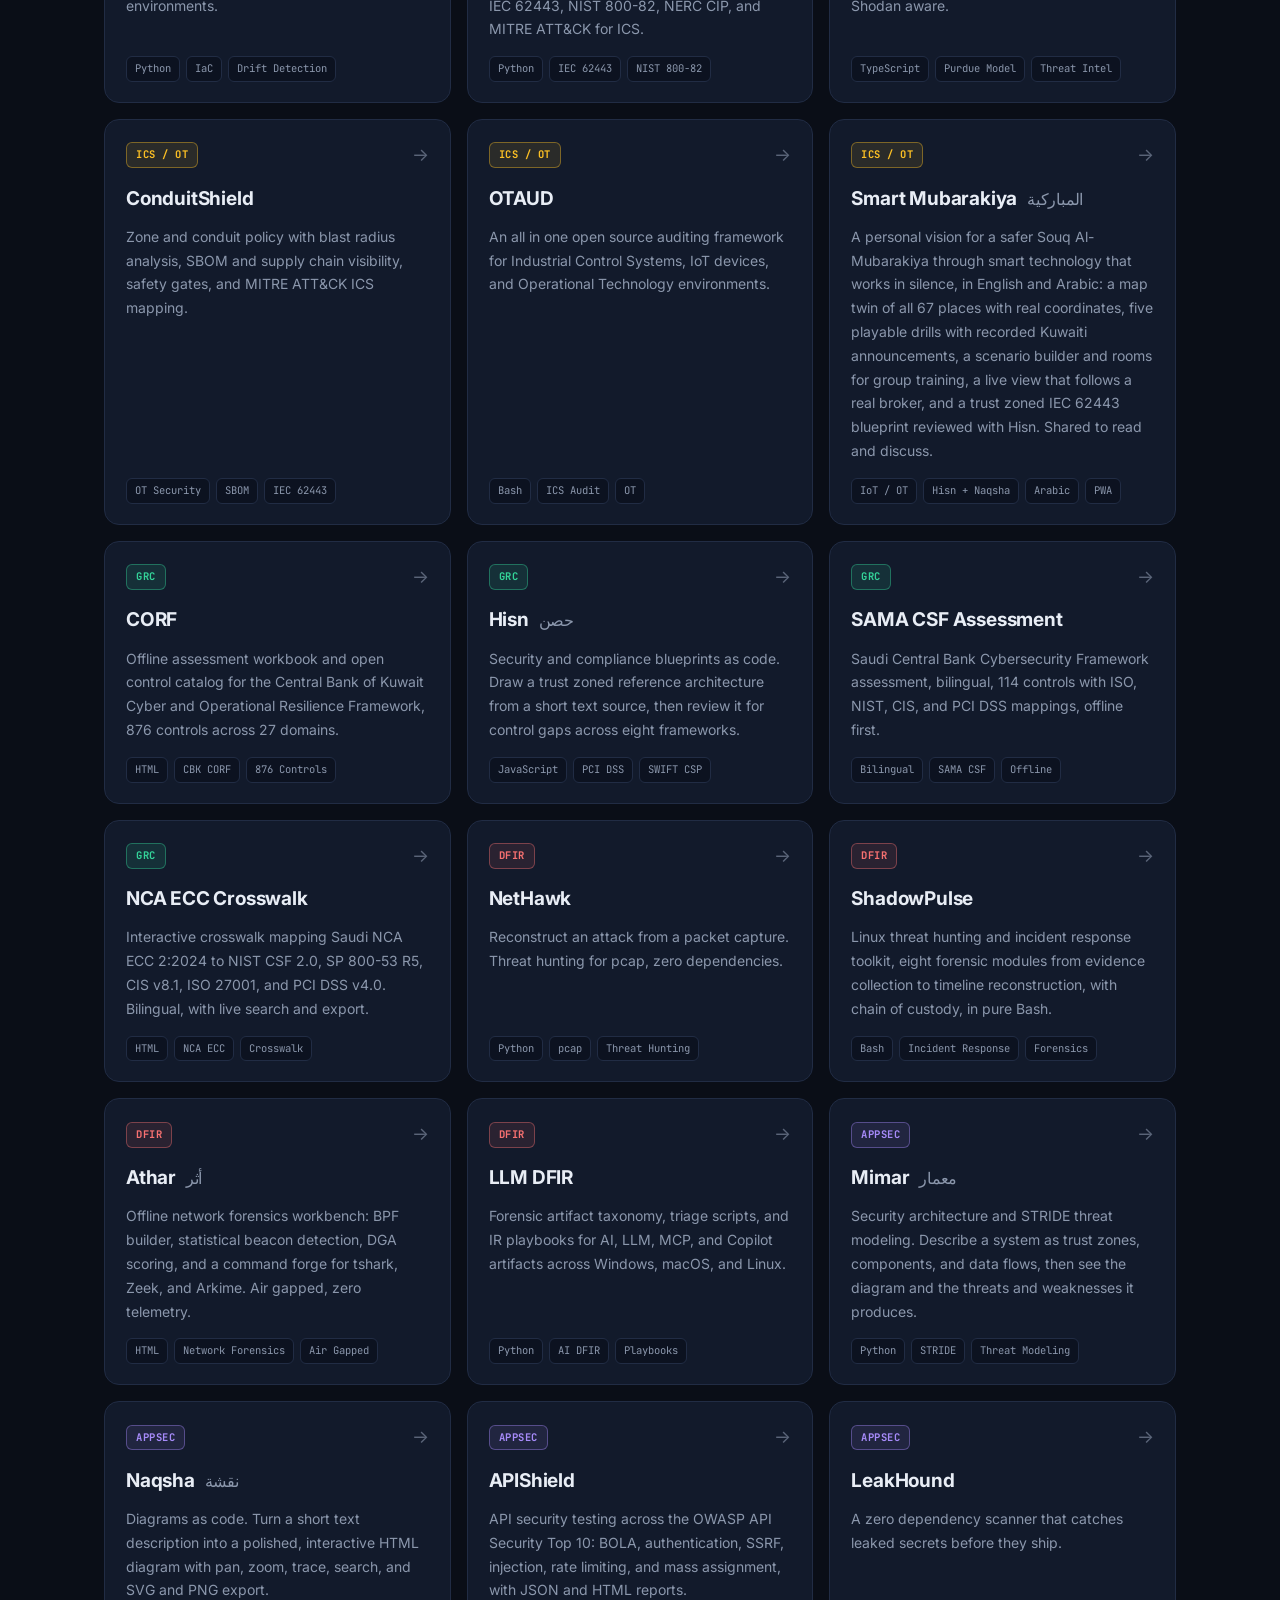
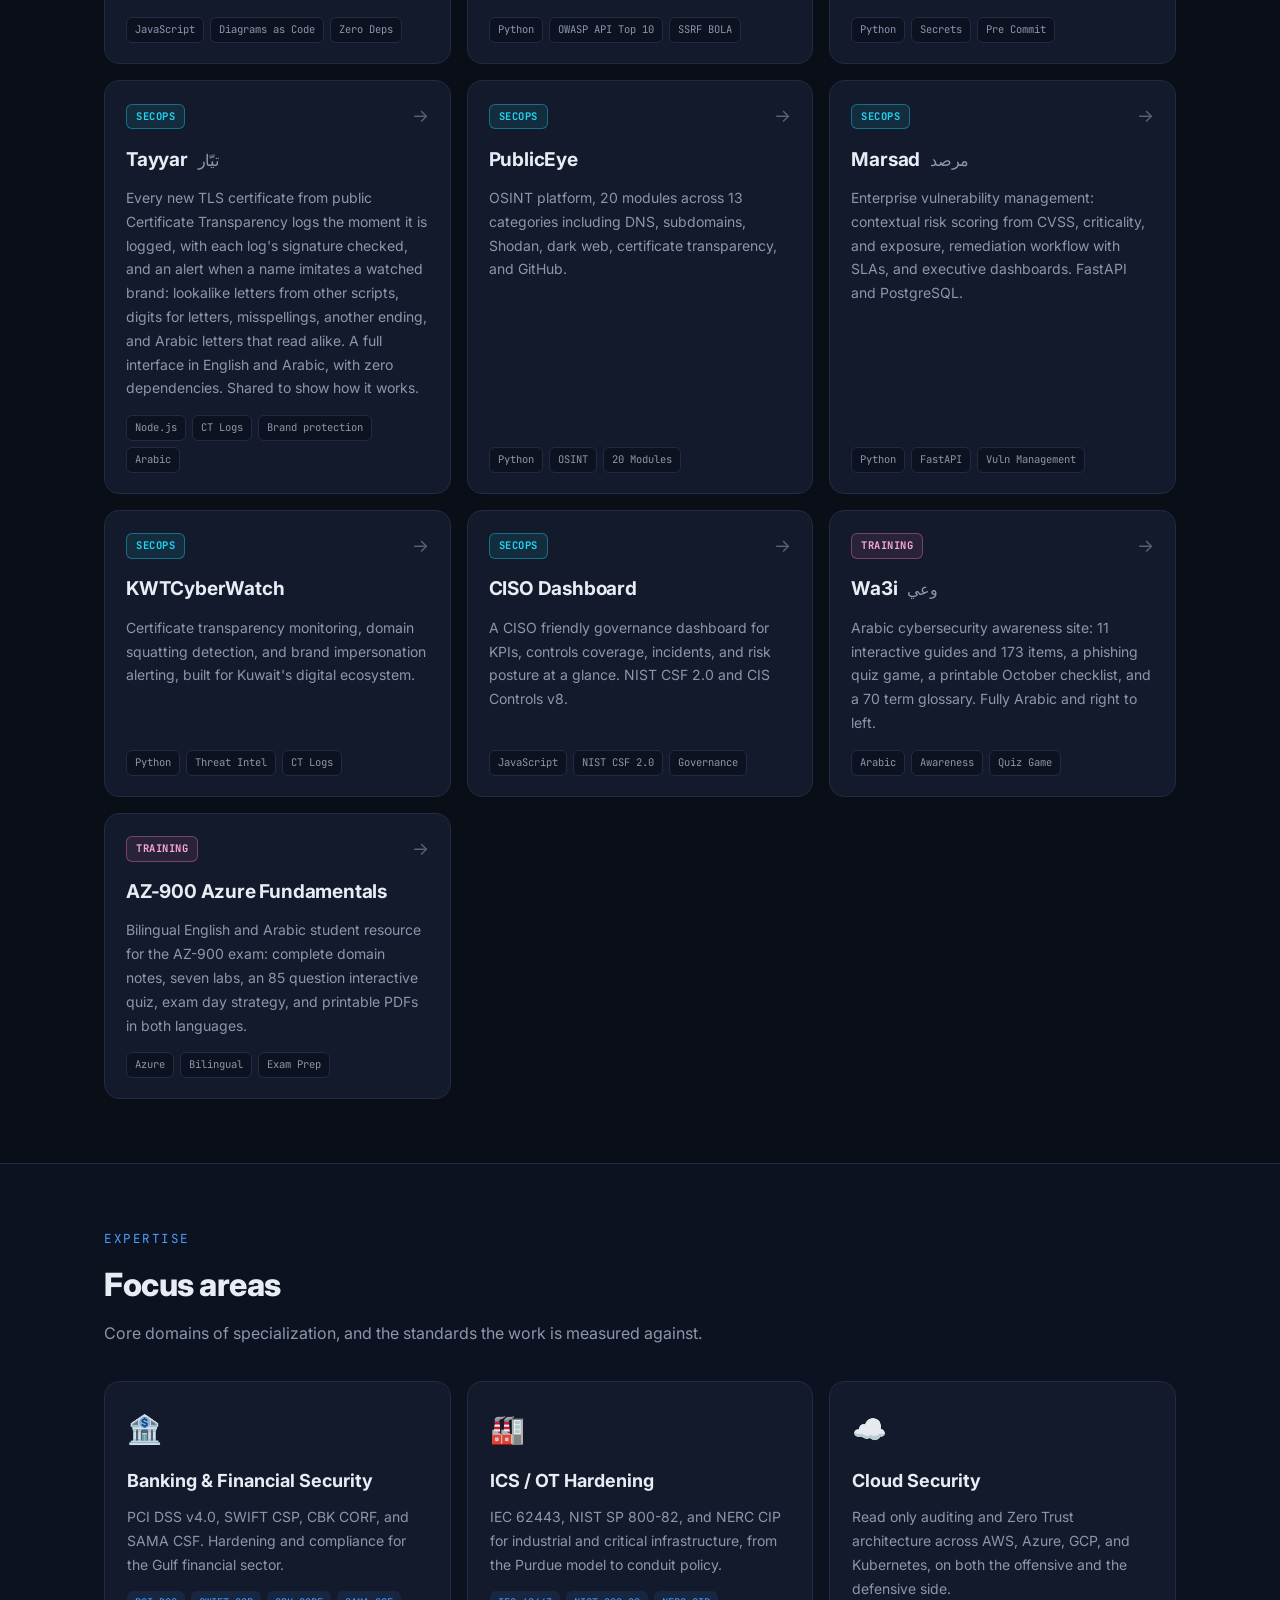
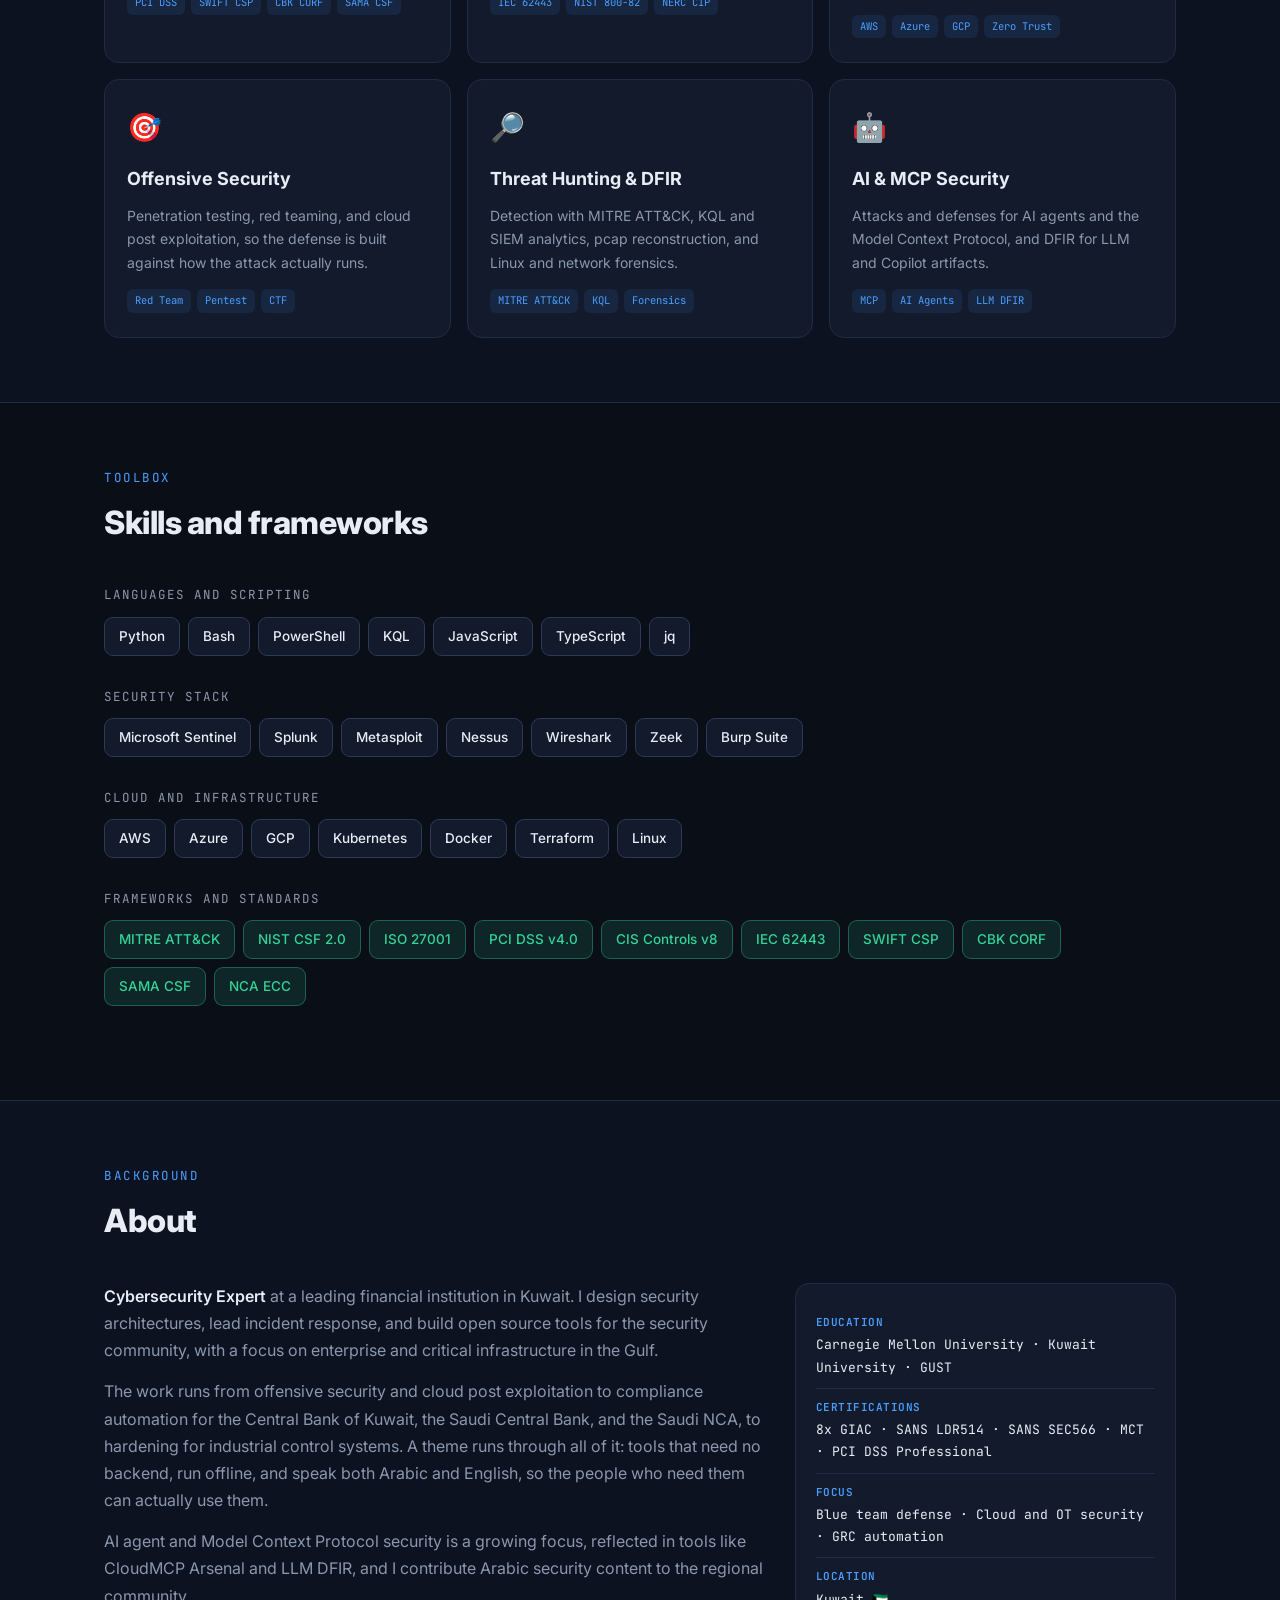
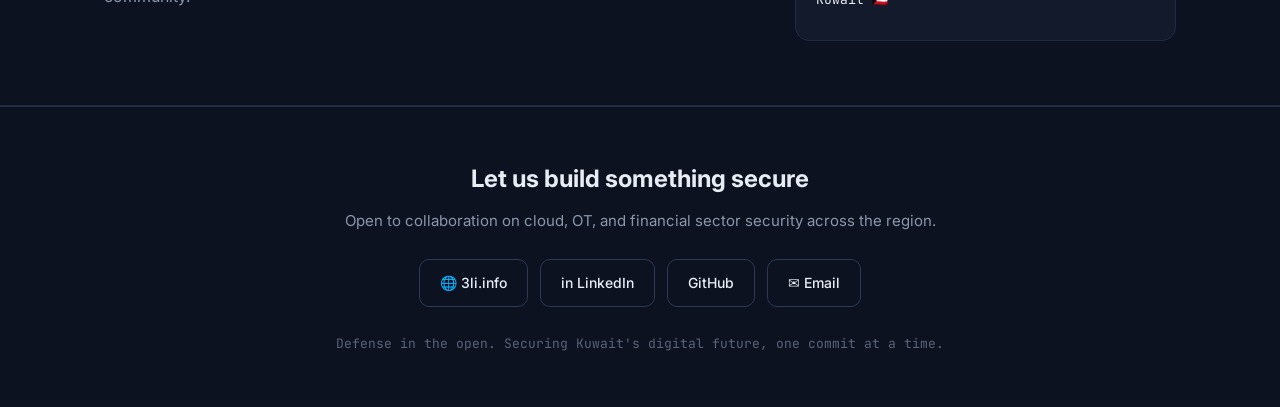
==== commit 2f51e3c0: "update Tayyar description" ====
--- a/docs/index.html
+++ b/docs/index.html
@@ -191,7 +191,7 @@
 <a class="proj" data-cat="appsec" href="https://github.com/SiteQ8/Naqsha" target="_blank" rel="noopener"><div class="proj-top"><span class="cat cat-appsec">AppSec</span><span class="gh" aria-hidden="true">→</span></div><h3 class="proj-name">Naqsha <span class="ar">نقشة</span></h3><p class="proj-desc">Diagrams as code. Turn a short text description into a polished, interactive HTML diagram with pan, zoom, trace, search, and SVG and PNG export.</p><div class="tags"><span class="tag">JavaScript</span><span class="tag">Diagrams as Code</span><span class="tag">Zero Deps</span></div></a>
 <a class="proj" data-cat="appsec" href="https://github.com/SiteQ8/APIShield" target="_blank" rel="noopener"><div class="proj-top"><span class="cat cat-appsec">AppSec</span><span class="gh" aria-hidden="true">→</span></div><h3 class="proj-name">APIShield</h3><p class="proj-desc">API security testing across the OWASP API Security Top 10: BOLA, authentication, SSRF, injection, rate limiting, and mass assignment, with JSON and HTML reports.</p><div class="tags"><span class="tag">Python</span><span class="tag">OWASP API Top 10</span><span class="tag">SSRF BOLA</span></div></a>
 <a class="proj" data-cat="appsec" href="https://github.com/SiteQ8/LeakHound" target="_blank" rel="noopener"><div class="proj-top"><span class="cat cat-appsec">AppSec</span><span class="gh" aria-hidden="true">→</span></div><h3 class="proj-name">LeakHound</h3><p class="proj-desc">A zero dependency scanner that catches leaked secrets before they ship.</p><div class="tags"><span class="tag">Python</span><span class="tag">Secrets</span><span class="tag">Pre Commit</span></div></a>
-<a class="proj" data-cat="secops" href="https://tayyar.3li.info/" target="_blank" rel="noopener"><div class="proj-top"><span class="cat cat-secops">SecOps</span><span class="gh" aria-hidden="true">→</span></div><h3 class="proj-name">Tayyar <span class="ar">تيّار</span></h3><p class="proj-desc">Every new TLS certificate from public Certificate Transparency logs the moment it is logged, with each log&#x27;s signature checked, and an alert when a name imitates a watched brand: lookalike letters from other scripts, digits for letters, misspellings, another ending, and Arabic letters that read alike. A full interface in English and Arabic, with zero dependencies.</p><div class="tags"><span class="tag">Node.js</span><span class="tag">CT Logs</span><span class="tag">Brand protection</span><span class="tag">Arabic</span></div></a>
+<a class="proj" data-cat="secops" href="https://tayyar.3li.info/" target="_blank" rel="noopener"><div class="proj-top"><span class="cat cat-secops">SecOps</span><span class="gh" aria-hidden="true">→</span></div><h3 class="proj-name">Tayyar <span class="ar">تيّار</span></h3><p class="proj-desc">Every new TLS certificate from public Certificate Transparency logs the moment it is logged, with each log&#x27;s signature checked, and an alert when a name imitates a watched brand: lookalike letters from other scripts, digits for letters, misspellings, another ending, and Arabic letters that read alike. A full interface in English and Arabic, with zero dependencies. Shared to show how it works.</p><div class="tags"><span class="tag">Node.js</span><span class="tag">CT Logs</span><span class="tag">Brand protection</span><span class="tag">Arabic</span></div></a>
 <a class="proj" data-cat="secops" href="https://github.com/SiteQ8/PublicEye" target="_blank" rel="noopener"><div class="proj-top"><span class="cat cat-secops">SecOps</span><span class="gh" aria-hidden="true">→</span></div><h3 class="proj-name">PublicEye</h3><p class="proj-desc">OSINT platform, 20 modules across 13 categories including DNS, subdomains, Shodan, dark web, certificate transparency, and GitHub.</p><div class="tags"><span class="tag">Python</span><span class="tag">OSINT</span><span class="tag">20 Modules</span></div></a>
 <a class="proj" data-cat="secops" href="https://github.com/SiteQ8/Marsad" target="_blank" rel="noopener"><div class="proj-top"><span class="cat cat-secops">SecOps</span><span class="gh" aria-hidden="true">→</span></div><h3 class="proj-name">Marsad <span class="ar">مرصد</span></h3><p class="proj-desc">Enterprise vulnerability management: contextual risk scoring from CVSS, criticality, and exposure, remediation workflow with SLAs, and executive dashboards. FastAPI and PostgreSQL.</p><div class="tags"><span class="tag">Python</span><span class="tag">FastAPI</span><span class="tag">Vuln Management</span></div></a>
 <a class="proj" data-cat="secops" href="https://github.com/SiteQ8/KWTCyberWatch" target="_blank" rel="noopener"><div class="proj-top"><span class="cat cat-secops">SecOps</span><span class="gh" aria-hidden="true">→</span></div><h3 class="proj-name">KWTCyberWatch</h3><p class="proj-desc">Certificate transparency monitoring, domain squatting detection, and brand impersonation alerting, built for Kuwait&#x27;s digital ecosystem.</p><div class="tags"><span class="tag">Python</span><span class="tag">Threat Intel</span><span class="tag">CT Logs</span></div></a>
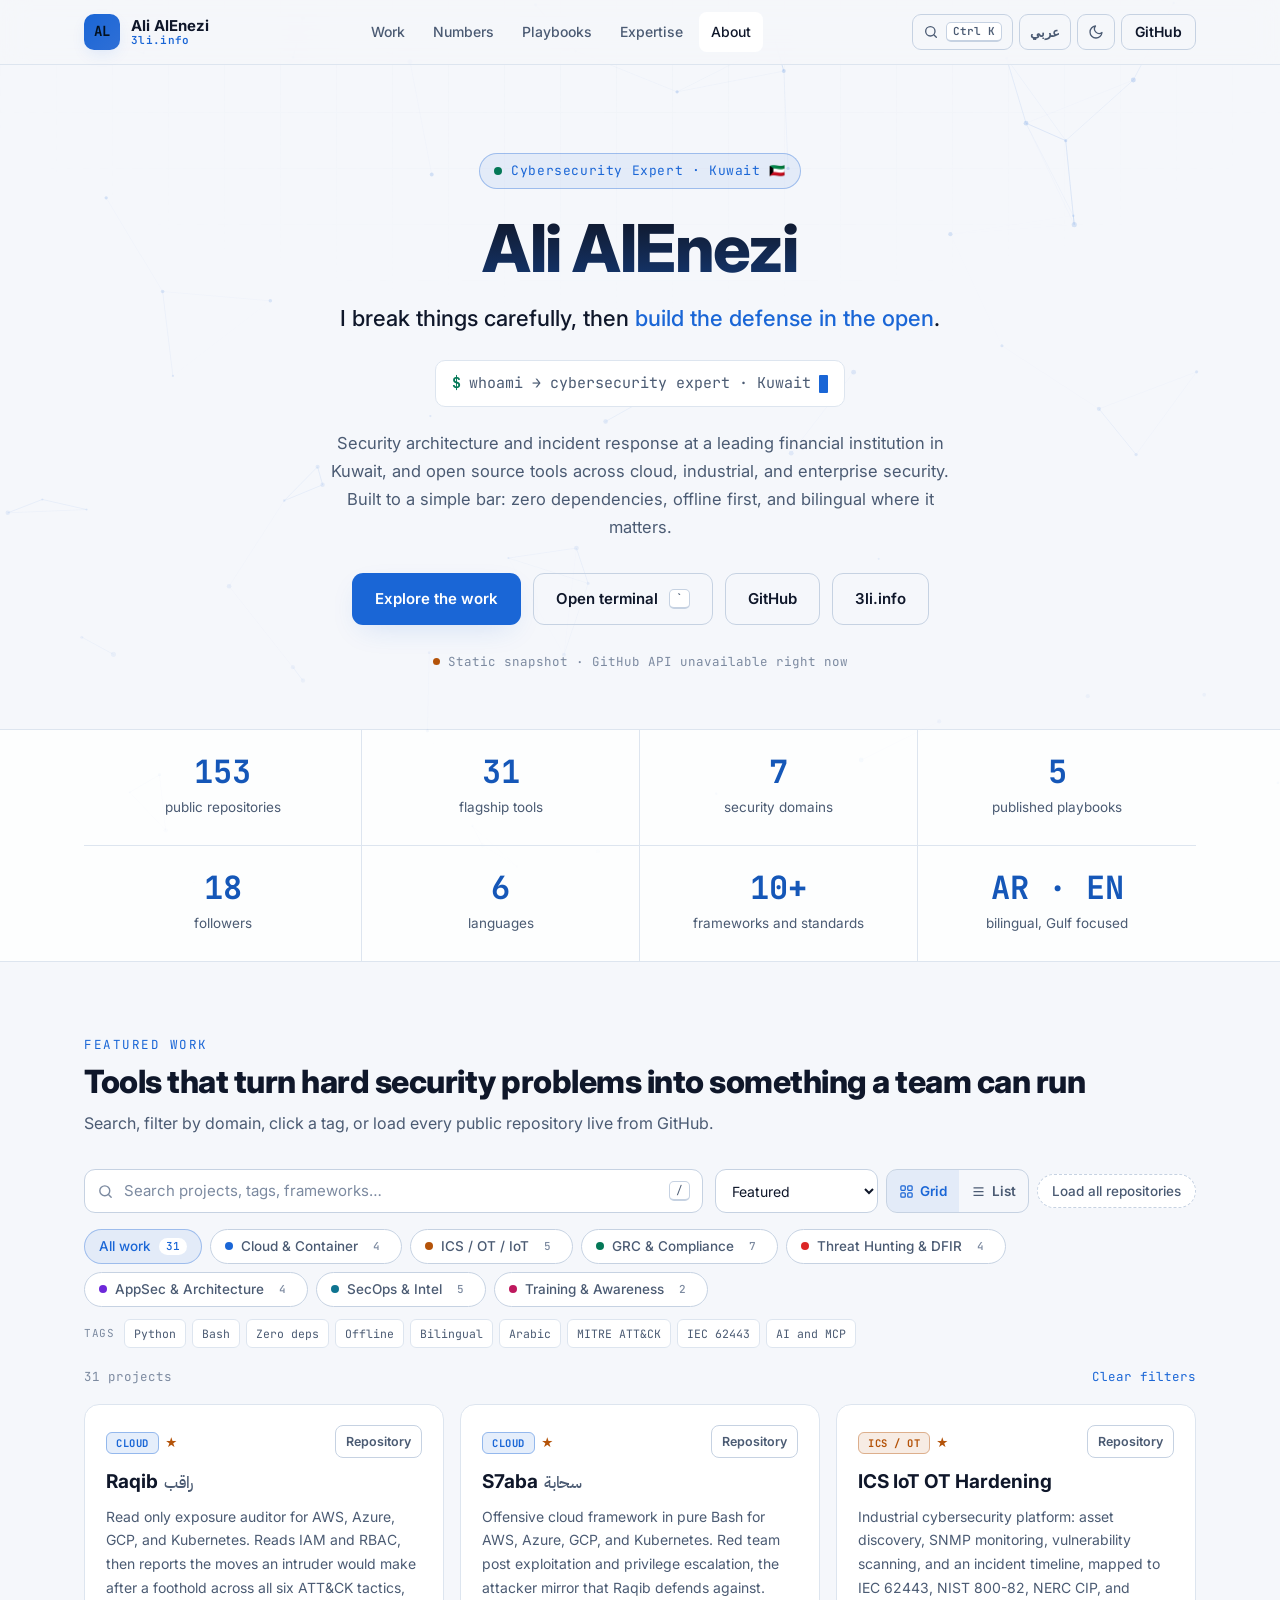
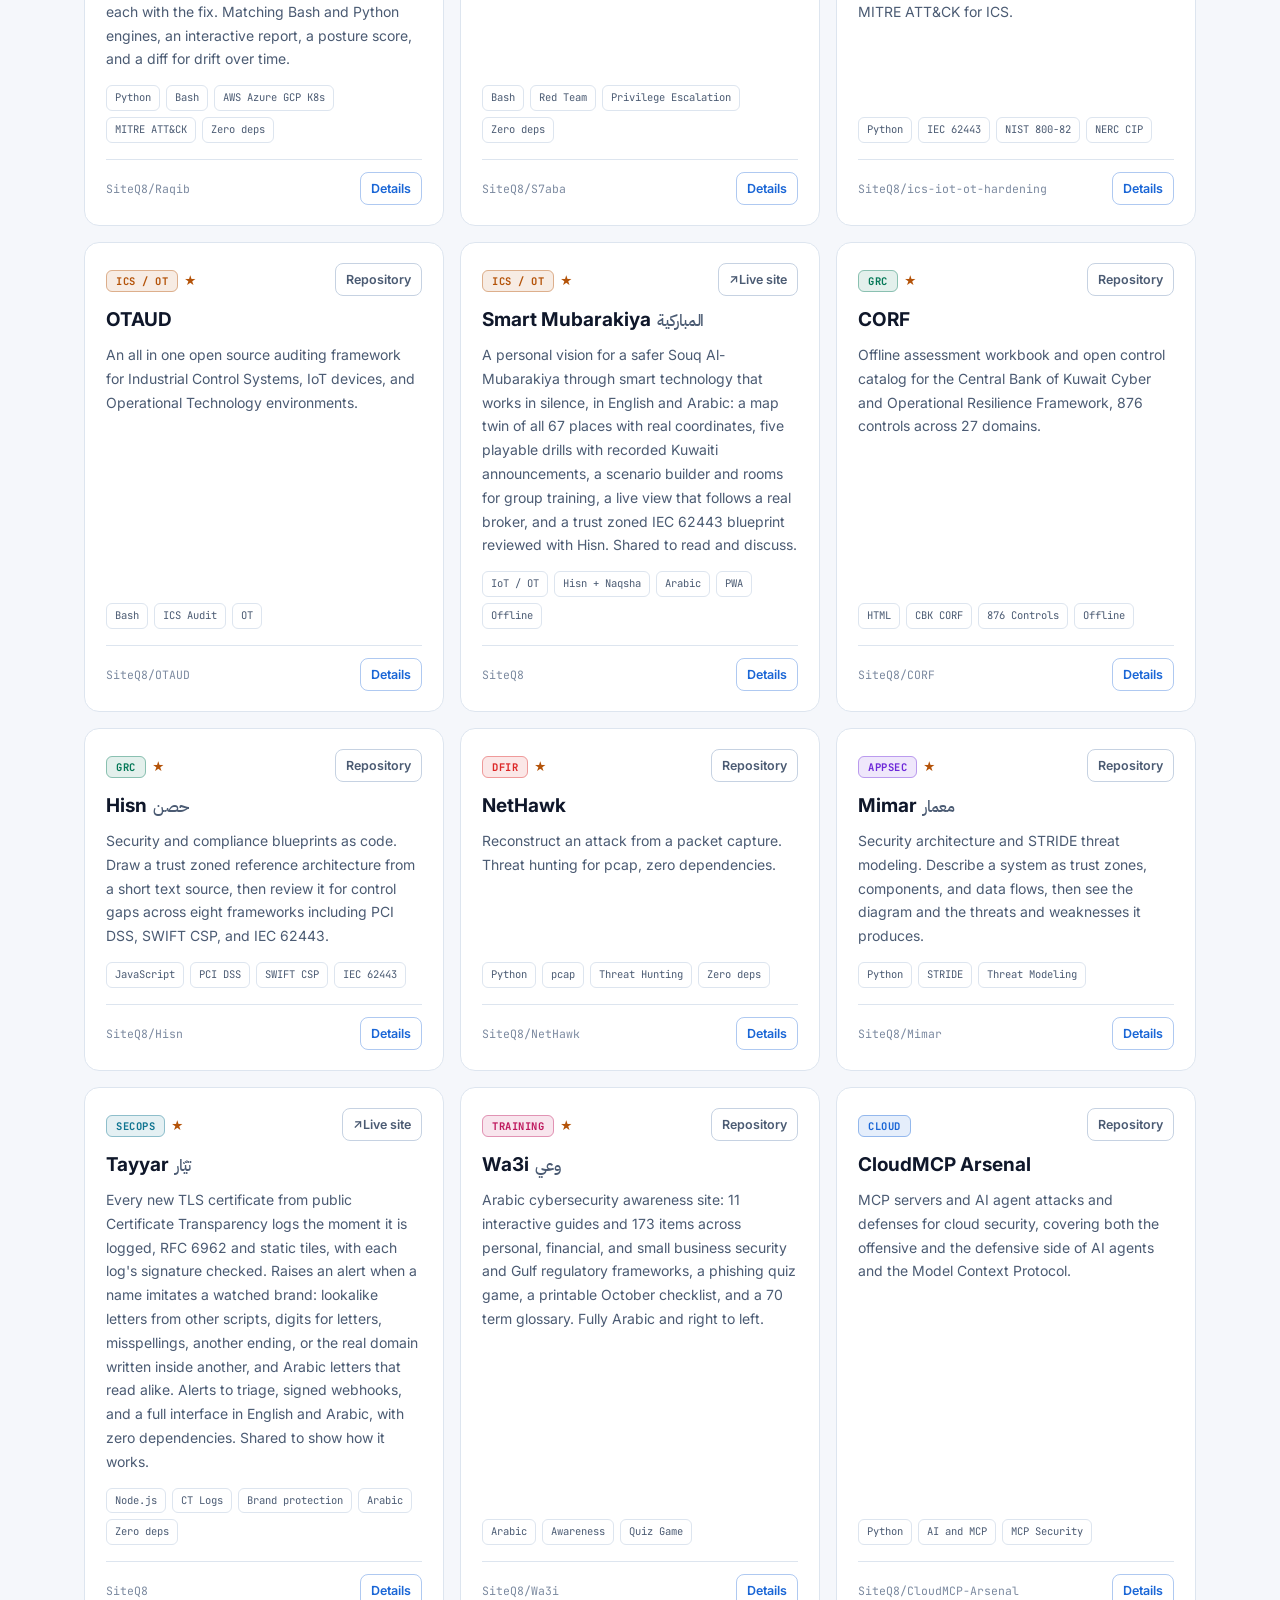
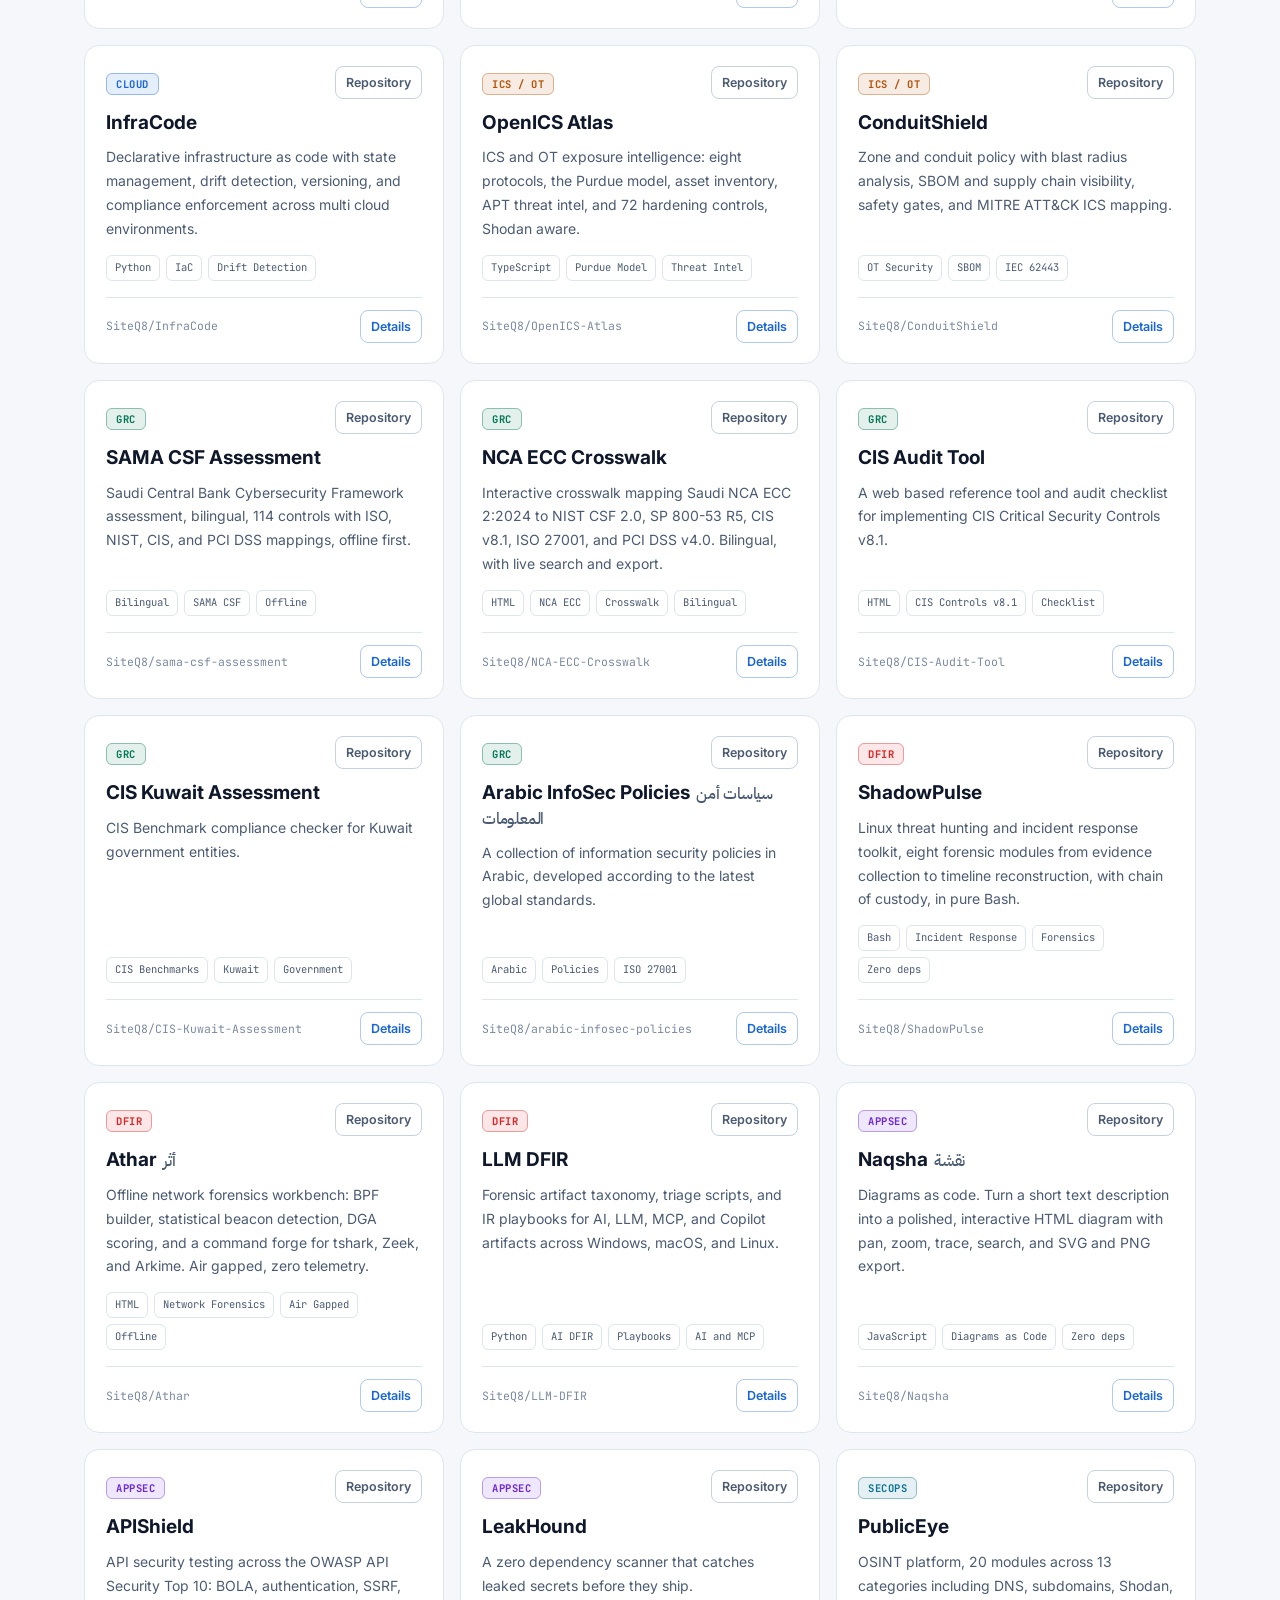
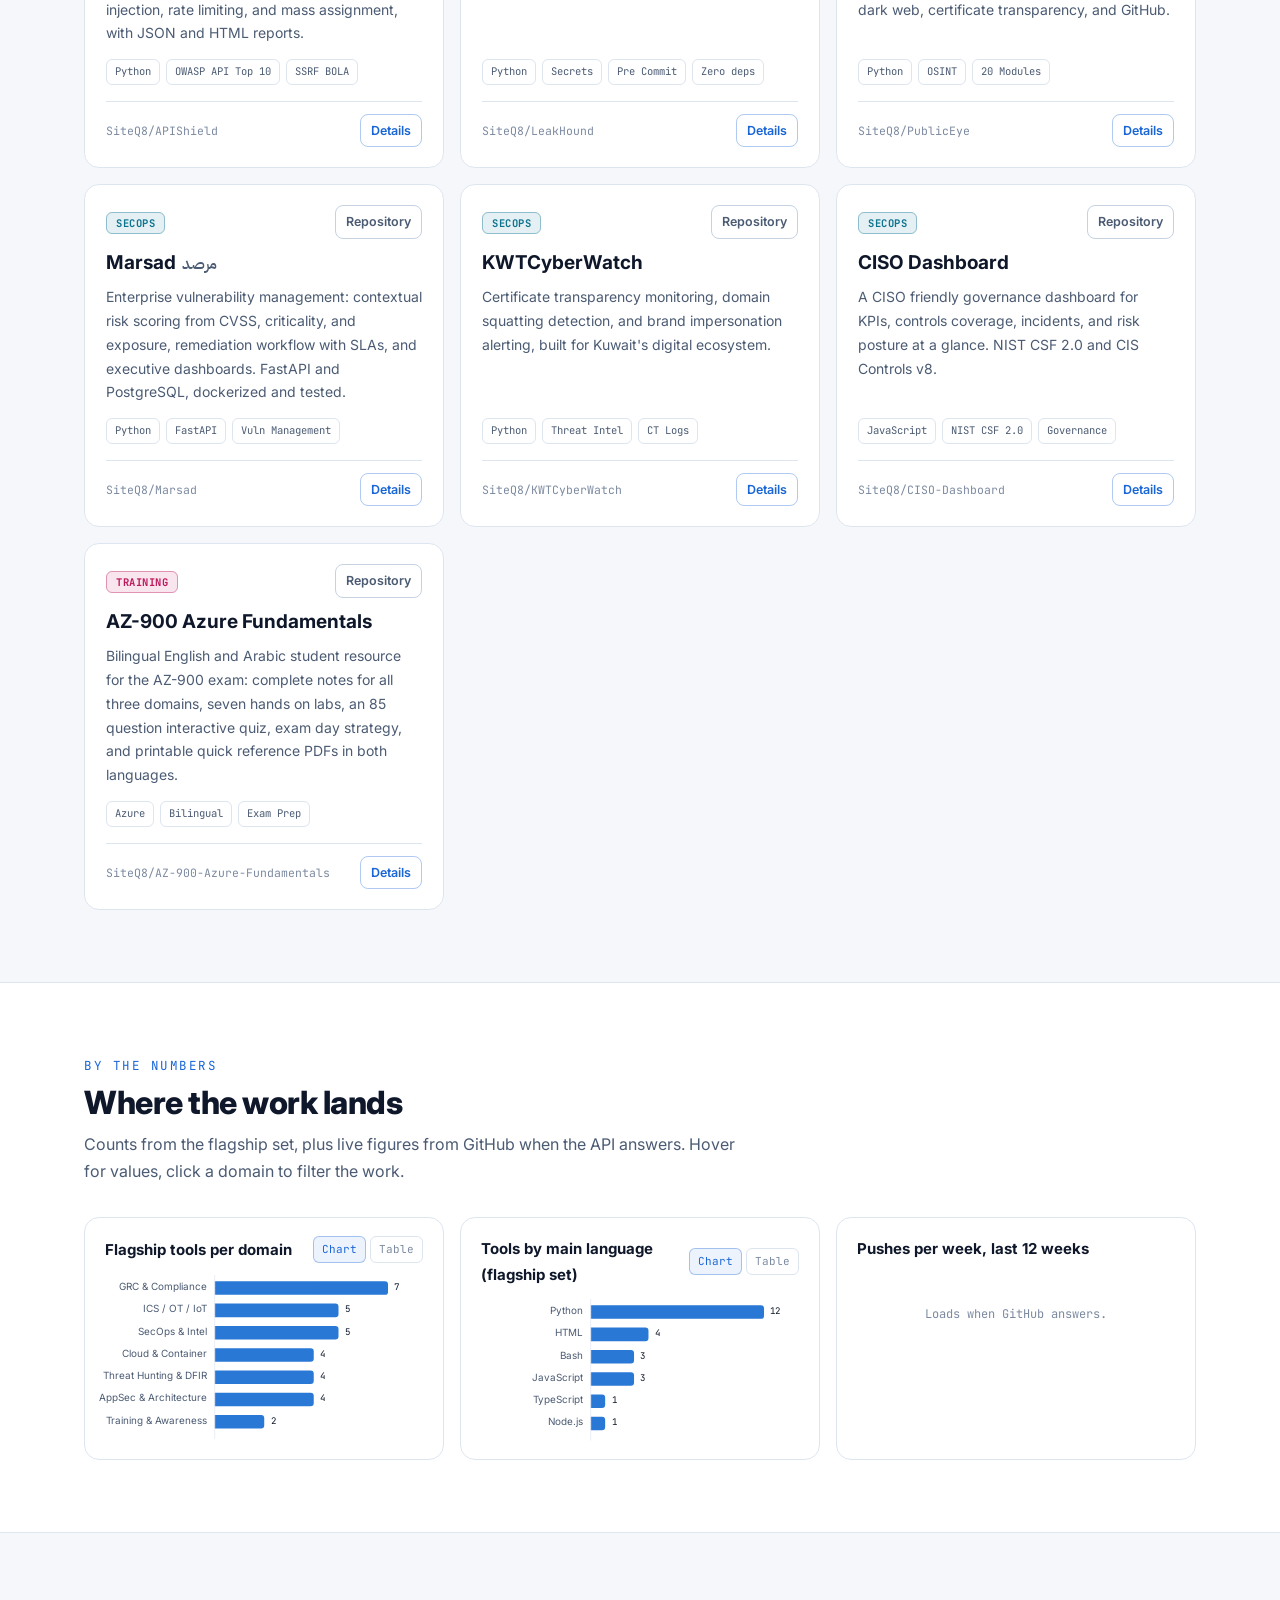
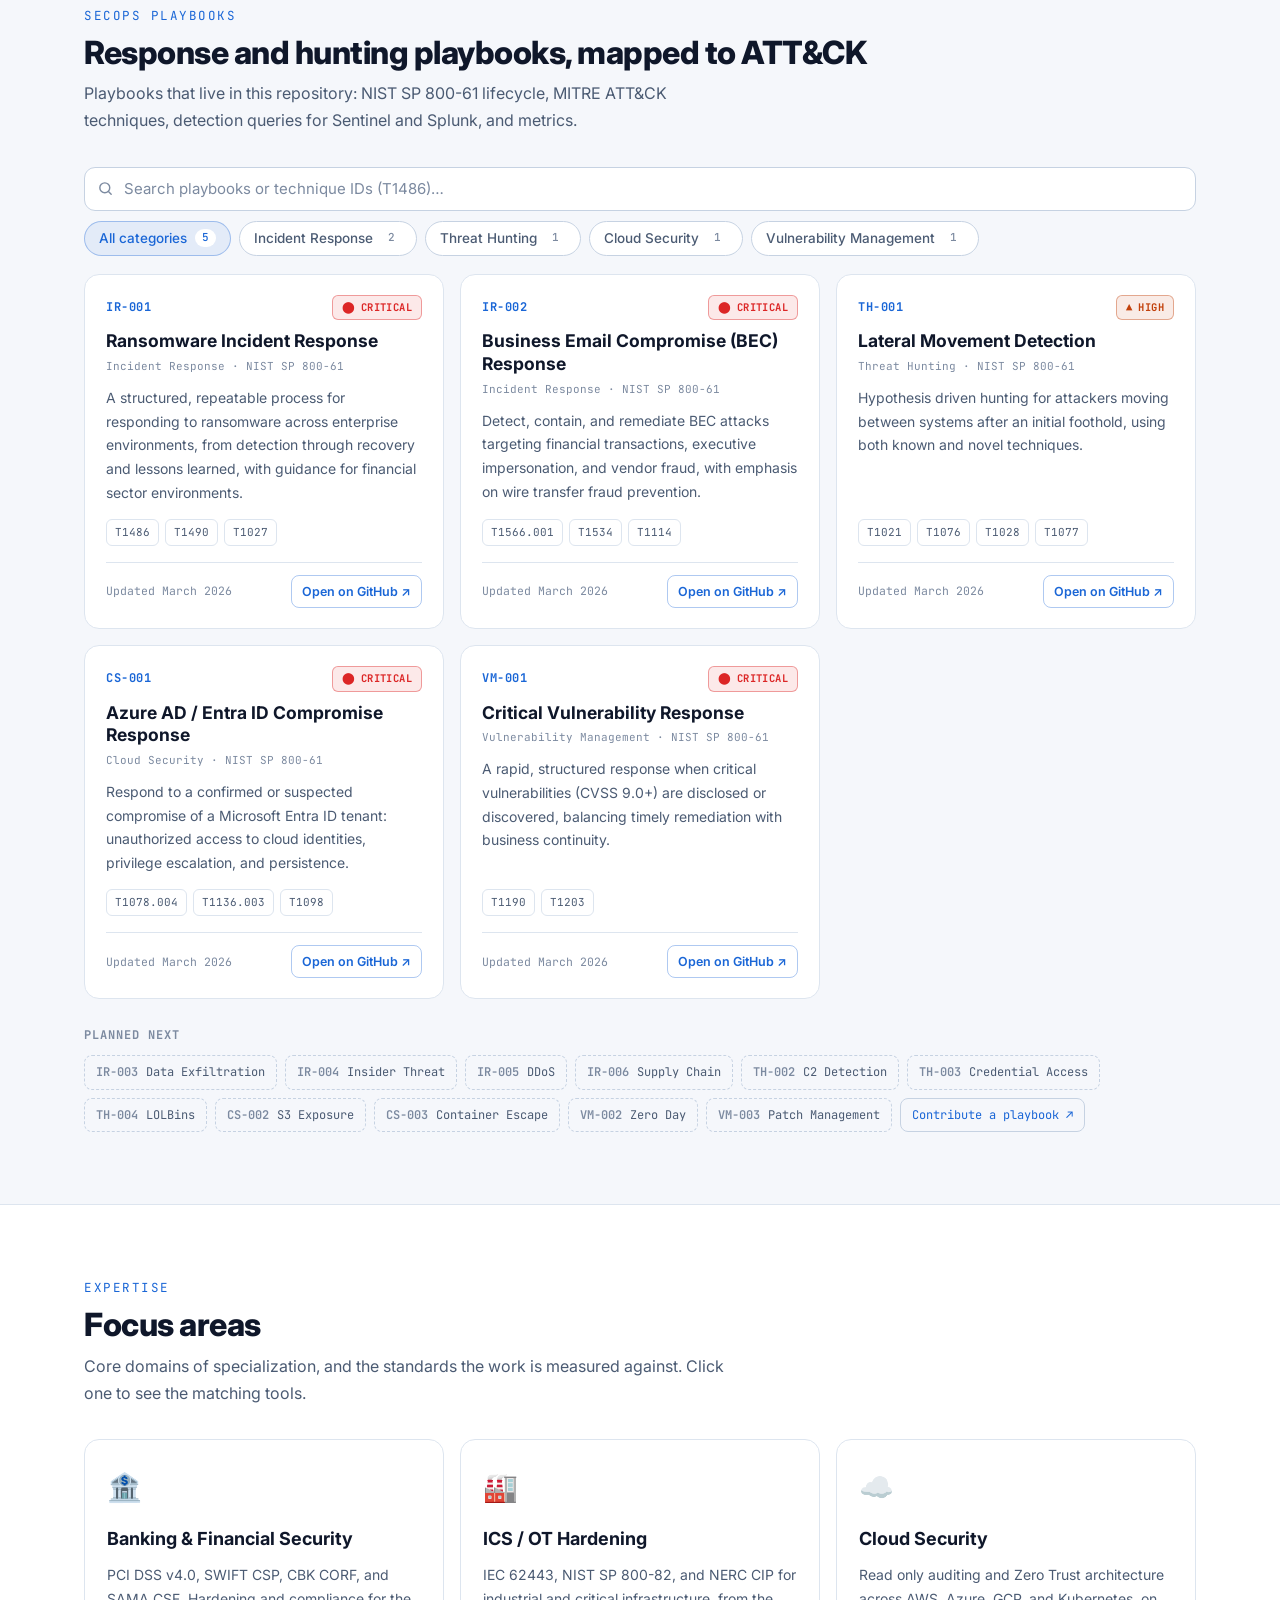
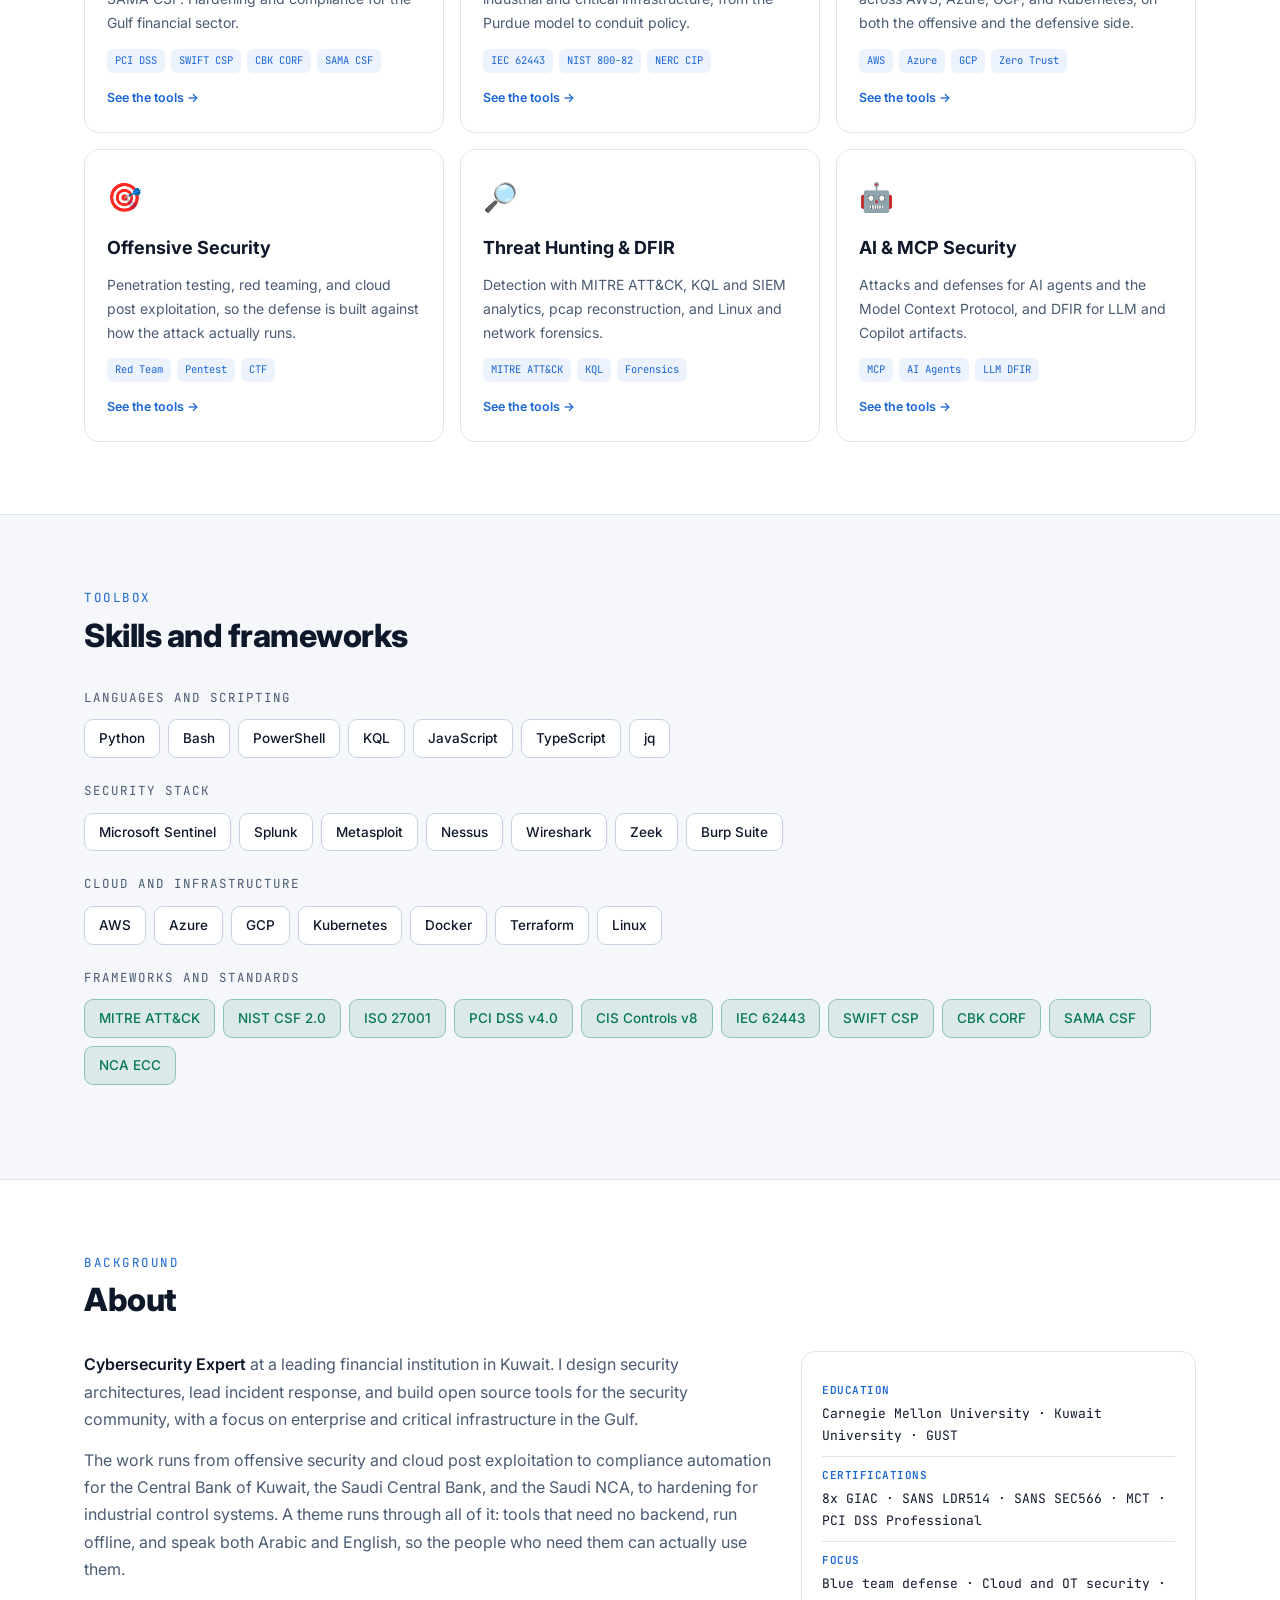
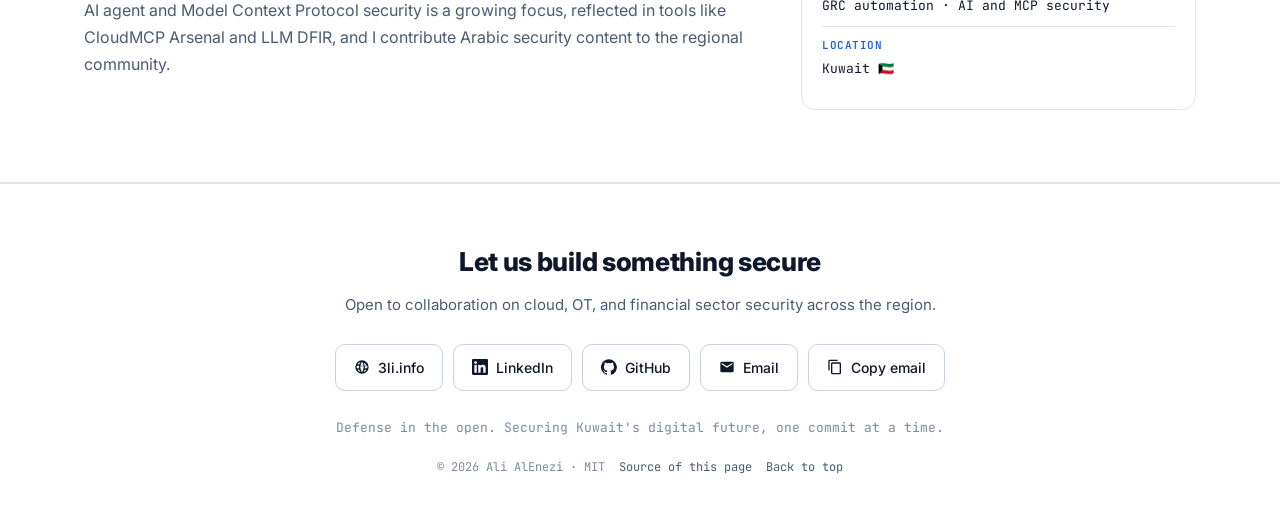
==== commit 0eeb3ebb: "Rebuild the profile site as an interactive portfolio" ====
--- a/docs/index.html
+++ b/docs/index.html
@@ -1,273 +1,263 @@
 <!DOCTYPE html>
-<html lang="en"><head>
+<html lang="en" dir="ltr" data-theme="dark">
+<head>
 <meta charset="UTF-8">
-<meta name="viewport" content="width=device-width, initial-scale=1.0">
-<title>Ali AlEnezi | Cybersecurity Expert, Kuwait</title>
-<meta name="description" content="Ali AlEnezi, cybersecurity expert in Kuwait. Open source security tools across cloud, ICS and OT, GRC, threat hunting, and AI security. I break things carefully, then build the defense in the open.">
+<meta name="viewport" content="width=device-width, initial-scale=1.0, viewport-fit=cover">
+<title>Ali AlEnezi · 3li.info · Cybersecurity Expert, Kuwait</title>
+<meta name="description" content="Ali AlEnezi (SiteQ8), cybersecurity expert in Kuwait. Open source security tools across cloud, ICS and OT, GRC, threat hunting, and AI security, with SecOps playbooks mapped to MITRE ATT&CK. I break things carefully, then build the defense in the open.">
+<meta name="author" content="Ali AlEnezi">
+<meta name="keywords" content="Ali AlEnezi, SiteQ8, 3li.info, cybersecurity, Kuwait, cloud security, ICS OT security, GRC, DFIR, threat hunting, MITRE ATT&CK, open source security tools">
+<meta name="theme-color" content="#0a0e17" id="meta-theme">
+<meta name="color-scheme" content="dark light">
+<!-- Canonical: switch to https://3li.info/ once the custom domain is live (see DOMAIN.md). -->
+<link rel="canonical" href="https://siteq8.github.io/SiteQ8/">
+<meta property="og:type" content="profile">
+<meta property="og:title" content="Ali AlEnezi · Cybersecurity Expert, Kuwait">
+<meta property="og:description" content="Open source security tools across cloud, ICS/OT, GRC, DFIR, and AI security. Zero dependencies, offline first, bilingual. Defense in the open.">
+<meta property="og:url" content="https://siteq8.github.io/SiteQ8/">
+<meta property="og:image" content="https://siteq8.github.io/SiteQ8/assets/og.png">
+<meta property="og:image:width" content="1200"><meta property="og:image:height" content="630">
+<meta property="og:site_name" content="3li.info">
+<meta name="twitter:card" content="summary_large_image">
+<meta name="twitter:title" content="Ali AlEnezi · Cybersecurity Expert, Kuwait">
+<meta name="twitter:description" content="Open source security tools across cloud, ICS/OT, GRC, DFIR, and AI security. Defense in the open.">
+<meta name="twitter:image" content="https://siteq8.github.io/SiteQ8/assets/og.png">
+<link rel="icon" href="assets/icon.svg" type="image/svg+xml">
+<link rel="apple-touch-icon" href="assets/icon-192.png">
+<link rel="manifest" href="manifest.webmanifest">
 <link rel="preconnect" href="https://fonts.googleapis.com">
 <link rel="preconnect" href="https://fonts.gstatic.com" crossorigin>
-<link href="https://fonts.googleapis.com/css2?family=Inter:wght@300;400;500;600;700;800&family=JetBrains+Mono:wght@400;600;700&display=swap" rel="stylesheet">
-<style>
-:root{
-  --bg:#0a0e17; --bg2:#0c1220; --card:#121a2b; --card2:#182135; --border:#212c44; --border2:#2c3a58;
-  --text:#e8edf5; --dim:#8b97ac; --faint:#5a6478;
-  --accent:#4a9eff; --accent2:#58a6ff; --accent-dim:rgba(74,158,255,.1); --accent-mid:rgba(74,158,255,.4);
-  --green:#34d399; --green-dim:rgba(52,211,153,.12);
-  --amber:#fbbf24; --red:#f87171; --purple:#a78bfa; --cyan:#22d3ee;
-  --mono:'JetBrains Mono',ui-monospace,Menlo,Consolas,monospace;
-  --sans:'Inter',-apple-system,BlinkMacSystemFont,'Segoe UI',sans-serif;
-}
-*{margin:0;padding:0;box-sizing:border-box}
-html{scroll-behavior:smooth}
-body{background:var(--bg);color:var(--text);font-family:var(--sans);line-height:1.7;-webkit-font-smoothing:antialiased}
-body::before{content:"";position:fixed;inset:0;z-index:0;pointer-events:none;
-  background-image:linear-gradient(var(--border) 1px,transparent 1px),linear-gradient(90deg,var(--border) 1px,transparent 1px);
-  background-size:56px 56px;opacity:.18;mask-image:radial-gradient(ellipse 80% 50% at 50% 0%,#000 15%,transparent 70%);
-  -webkit-mask-image:radial-gradient(ellipse 80% 50% at 50% 0%,#000 15%,transparent 70%)}
-a{color:inherit;text-decoration:none}
-.wrap{max-width:1120px;margin:0 auto;padding:0 24px;position:relative;z-index:1}
-.mono{font-family:var(--mono)}
-
-nav{position:sticky;top:0;z-index:60;background:rgba(10,14,23,.8);-webkit-backdrop-filter:blur(14px);backdrop-filter:blur(14px);border-bottom:1px solid var(--border)}
-.navrow{display:flex;align-items:center;justify-content:space-between;height:64px}
-.brand{display:flex;align-items:center;gap:11px;font-weight:700;font-size:16px}
-.mark{width:34px;height:34px;border-radius:9px;background:linear-gradient(135deg,var(--accent),#2f6fd6);display:flex;align-items:center;justify-content:center;font-family:var(--mono);font-weight:700;font-size:14px;color:#03101f}
-.navlinks{display:flex;gap:6px;align-items:center}
-.navlinks a{color:var(--dim);font-size:14px;font-weight:500;padding:8px 13px;border-radius:8px;transition:.15s}
-.navlinks a:hover{color:var(--text);background:var(--card)}
-.navgh{border:1px solid var(--border2);border-radius:9px;color:var(--text)!important;background:transparent}
-.navgh:hover{border-color:var(--accent-mid);color:var(--accent)!important}
-
-header.hero{padding:84px 0 54px;text-align:center;position:relative}
-.eyebrow{display:inline-block;font-family:var(--mono);color:var(--accent);font-size:13px;letter-spacing:1px;padding:6px 14px;border:1px solid var(--accent-mid);border-radius:20px;background:var(--accent-dim);margin-bottom:26px}
-h1.name{font-size:64px;font-weight:800;letter-spacing:-1.5px;line-height:1.02;background:linear-gradient(180deg,#fff,#a9b6ce);-webkit-background-clip:text;background-clip:text;-webkit-text-fill-color:transparent}
-.tagline{font-size:21px;color:var(--text);font-weight:500;margin-top:18px}
-.tagline .b{color:var(--accent)}
-.intro{color:var(--dim);font-size:16px;max-width:60ch;margin:20px auto 0}
-.cta{display:flex;gap:12px;justify-content:center;flex-wrap:wrap;margin-top:32px}
-.btn{display:inline-flex;align-items:center;gap:9px;padding:12px 22px;border-radius:11px;font-weight:600;font-size:15px;transition:.16s;border:1px solid transparent}
-.btn-primary{background:var(--accent);color:#03101f}
-.btn-primary:hover{background:var(--accent2);transform:translateY(-1px)}
-.btn-ghost{border-color:var(--border2);color:var(--text)}
-.btn-ghost:hover{border-color:var(--accent-mid);color:var(--accent)}
-
-.statsband{border-top:1px solid var(--border);border-bottom:1px solid var(--border);background:var(--bg2)}
-.stats{font-size:0}
-.sitem{display:inline-block;width:25%;padding:26px 24px;text-align:center;border-right:1px solid var(--border);font-size:14px;vertical-align:top}
-.sitem:last-child{border-right:0}
-.snum{font-family:var(--mono);font-size:32px;font-weight:700;color:var(--accent2);line-height:1}
-.slbl{color:var(--dim);font-size:13.5px;margin-top:8px}
-
-section{padding:64px 0}
-.sec-head{margin-bottom:34px}
-.sec-eyebrow{font-family:var(--mono);color:var(--accent);font-size:12.5px;letter-spacing:1.5px;text-transform:uppercase}
-.sec-title{font-size:32px;font-weight:800;letter-spacing:-.5px;margin-top:8px}
-.sec-sub{color:var(--dim);font-size:16px;margin-top:8px;max-width:64ch}
-
-.filters{display:flex;gap:8px;flex-wrap:wrap;margin-bottom:26px}
-.fpill{font-family:var(--sans);cursor:pointer;background:var(--card);color:var(--dim);border:1px solid var(--border2);border-radius:22px;padding:8px 16px;font-size:14px;font-weight:500;transition:.15s}
-.fpill:hover{color:var(--text);border-color:var(--faint)}
-.fpill[aria-pressed="true"]{background:var(--accent-dim);border-color:var(--accent-mid);color:var(--accent)}
-
-.grid{display:grid;grid-template-columns:repeat(auto-fit,minmax(320px,1fr));gap:16px}
-.proj{display:flex;flex-direction:column;background:var(--card);border:1px solid var(--border);border-radius:15px;padding:20px 21px;transition:.16s}
-.proj:hover{border-color:var(--accent-mid);transform:translateY(-3px);background:var(--card2);box-shadow:0 12px 40px -12px rgba(74,158,255,.25)}
-.proj-top{display:flex;align-items:center;justify-content:space-between;margin-bottom:12px}
-.cat{font-family:var(--mono);font-size:10.5px;font-weight:700;letter-spacing:.5px;text-transform:uppercase;padding:3px 9px;border-radius:6px;border:1px solid}
-.cat-cloud{color:var(--accent);border-color:var(--accent-mid);background:var(--accent-dim)}
-.cat-ics{color:var(--amber);border-color:rgba(251,191,36,.4);background:rgba(251,191,36,.1)}
-.cat-grc{color:var(--green);border-color:rgba(52,211,153,.4);background:var(--green-dim)}
-.cat-dfir{color:var(--red);border-color:rgba(248,113,113,.4);background:rgba(248,113,113,.1)}
-.cat-appsec{color:var(--purple);border-color:rgba(167,139,250,.4);background:rgba(167,139,250,.1)}
-.cat-secops{color:var(--cyan);border-color:rgba(34,211,238,.4);background:rgba(34,211,238,.1)}
-.cat-edu{color:#f9a8d4;border-color:rgba(244,114,182,.4);background:rgba(244,114,182,.1)}
-.gh{color:var(--faint);font-size:18px;transition:.16s}
-.proj:hover .gh{color:var(--accent);transform:translate(3px,-3px)}
-.proj-name{font-size:19px;font-weight:700;letter-spacing:-.2px}
-.proj-name .ar{font-weight:500;color:var(--dim);font-size:16px;margin-left:6px}
-.proj-desc{color:var(--dim);font-size:14px;margin-top:10px;flex:1}
-.tags{display:flex;flex-wrap:wrap;gap:6px;margin-top:15px}
-.tag{font-family:var(--mono);font-size:10.5px;color:var(--dim);background:var(--bg2);border:1px solid var(--border);border-radius:6px;padding:3px 8px}
-
-.focusgrid{display:grid;grid-template-columns:repeat(auto-fit,minmax(300px,1fr));gap:16px}
-.focus{background:var(--card);border:1px solid var(--border);border-radius:15px;padding:24px 22px;transition:.16s}
-.focus:hover{border-color:var(--border2);background:var(--card2)}
-.ficon{font-size:28px;margin-bottom:12px}
-.ftitle{font-size:18px;font-weight:700}
-.fdesc{color:var(--dim);font-size:14px;margin-top:9px}
-.ftags{display:flex;flex-wrap:wrap;gap:6px;margin-top:14px}
-.ftag{font-family:var(--mono);font-size:10.5px;color:var(--accent);background:var(--accent-dim);border-radius:6px;padding:3px 8px}
-
-.skillgroup{margin-bottom:22px}
-.skilllbl{font-family:var(--mono);color:var(--dim);font-size:12.5px;text-transform:uppercase;letter-spacing:1px;margin-bottom:11px}
-.chips{font-size:0}
-.chip{display:inline-block;margin:0 8px 8px 0;font-size:13.5px;font-weight:500;color:var(--text);background:var(--card);border:1px solid var(--border2);border-radius:9px;padding:7px 14px}
-.chip-green{color:var(--green);border-color:rgba(52,211,153,.35);background:var(--green-dim)}
-
-.about-grid{display:flex;flex-wrap:wrap;gap:28px}
-.about-text{flex:2 1 420px}
-.about-text p{color:var(--dim);font-size:16px}
-.about-text p+p{margin-top:14px}
-.about-text b{color:var(--text);font-weight:600}
-.about-side{flex:1 1 260px}
-.credbox{background:var(--card);border:1px solid var(--border);border-radius:14px;padding:20px;font-family:var(--mono);font-size:13px}
-.credrow{padding:9px 0;border-bottom:1px solid var(--border);color:var(--dim)}
-.credrow:last-child{border-bottom:0}
-.credrow b{color:var(--accent);font-weight:600;display:block;font-size:11px;letter-spacing:.5px;text-transform:uppercase;margin-bottom:3px}
-.credrow span{color:var(--text)}
-
-footer{border-top:1px solid var(--border);background:var(--bg2);padding:52px 0}
-.foot-inner{text-align:center}
-.foot-cta{font-size:24px;font-weight:700;margin-bottom:8px}
-.foot-sub{color:var(--dim);font-size:15px;margin-bottom:26px}
-.foot-links{display:flex;gap:12px;justify-content:center;flex-wrap:wrap;margin-bottom:26px}
-.foot-links a{display:inline-flex;align-items:center;gap:8px;padding:11px 20px;border:1px solid var(--border2);border-radius:10px;color:var(--text);font-weight:500;font-size:14px;transition:.15s}
-.foot-links a:hover{border-color:var(--accent-mid);color:var(--accent)}
-.foot-note{color:var(--faint);font-size:13px;font-family:var(--mono)}
-
-@media(max-width:760px){
-  h1.name{font-size:42px} .tagline{font-size:18px} .sec-title{font-size:26px}
-  .navlinks a:not(.navgh){display:none}
-  .sitem{width:100%;border-right:0;border-bottom:1px solid var(--border)}
-}
-</style></head>
+<link href="https://fonts.googleapis.com/css2?family=Inter:wght@400;500;600;700;800&family=JetBrains+Mono:wght@400;600;700&family=IBM+Plex+Sans+Arabic:wght@400;500;600;700&display=swap" rel="stylesheet">
+<link rel="stylesheet" href="assets/app.css">
+<script>
+/* Apply the saved theme and language before first paint to avoid a flash. */
+(function(){try{var t=localStorage.getItem('theme');if(!t){t=matchMedia('(prefers-color-scheme: light)').matches?'light':'dark'}
+document.documentElement.setAttribute('data-theme',t);
+var q=new URLSearchParams(location.search).get('lang');var l=q||localStorage.getItem('lang')||'en';if(l!=='ar'){l='en'}
+document.documentElement.lang=l;document.documentElement.dir=l==='ar'?'rtl':'ltr';}catch(e){}})();
+</script>
+<script type="application/ld+json">
+{"@context":"https://schema.org","@type":"Person","name":"Ali AlEnezi","alternateName":["علي العنزي","SiteQ8"],"url":"https://3li.info","image":"https://avatars.githubusercontent.com/u/311682?v=4","jobTitle":"Cybersecurity Expert","address":{"@type":"PostalAddress","addressCountry":"KW"},"email":"mailto:site@hotmail.com","sameAs":["https://github.com/SiteQ8","https://www.linkedin.com/in/alenizi/","https://3li.info","https://siteq8.github.io/SiteQ8/"],"alumniOf":[{"@type":"CollegeOrUniversity","name":"Carnegie Mellon University"},{"@type":"CollegeOrUniversity","name":"Kuwait University"},{"@type":"CollegeOrUniversity","name":"Gulf University for Science and Technology"}],"knowsAbout":["Cloud security","ICS and OT security","GRC and compliance","Threat hunting","Digital forensics and incident response","Application security","AI and MCP security","MITRE ATT&CK","IEC 62443","PCI DSS"],"knowsLanguage":["ar","en"]}
+</script>
+</head>
 <body>
-
-<nav><div class="wrap navrow">
-  <a class="brand" href="#top"><span class="mark">AL</span> Ali AlEnezi</a>
-  <div class="navlinks">
-    <a href="#work">Work</a>
-    <a href="#expertise">Expertise</a>
-    <a href="#about">About</a>
-    <a class="navgh" href="https://github.com/SiteQ8" target="_blank" rel="noopener">GitHub</a>
-  </div>
-</div></nav>
-
-<header class="hero" id="top"><div class="wrap">
-  <div class="eyebrow">Cybersecurity Expert · Kuwait 🇰🇼</div>
-  <h1 class="name">Ali AlEnezi</h1>
-  <p class="tagline">I break things carefully, then <span class="b">build the defense in the open</span>.</p>
-  <p class="intro">Security architecture and incident response at a leading financial institution in Kuwait, and 25 flagship open source tools across cloud, industrial, and enterprise security. Built to a simple bar: zero dependencies, offline first, and bilingual where it matters.</p>
-  <div class="cta">
-    <a class="btn btn-primary" href="#work">Explore the work</a>
-    <a class="btn btn-ghost" href="https://github.com/SiteQ8" target="_blank" rel="noopener">GitHub</a>
-    <a class="btn btn-ghost" href="https://3li.info" target="_blank" rel="noopener">3li.info</a>
-  </div>
-</div></header>
-
-<div class="statsband"><div class="wrap stats">
-  <div class="sitem"><div class="snum">89</div><div class="slbl">open source tools</div></div>
-  <div class="sitem"><div class="snum">6</div><div class="slbl">security domains</div></div>
-  <div class="sitem"><div class="snum">10+</div><div class="slbl">frameworks and standards</div></div>
-  <div class="sitem"><div class="snum">AR · EN</div><div class="slbl">bilingual, Gulf focused</div></div>
-</div></div>
-
-<section id="work"><div class="wrap">
-  <div class="sec-head">
-    <div class="sec-eyebrow">Featured work</div>
-    <h2 class="sec-title">Tools that turn hard security problems into something a team can run</h2>
-    <p class="sec-sub">A selection of the flagship projects. Filter by domain, or browse all 28.</p>
-  </div>
-  <div class="filters" id="filters"><button type="button" class="fpill" data-cat="all" aria-pressed="true">All work</button><button type="button" class="fpill" data-cat="cloud" aria-pressed="false">Cloud &amp; Container</button><button type="button" class="fpill" data-cat="ics" aria-pressed="false">ICS / OT / IoT</button><button type="button" class="fpill" data-cat="grc" aria-pressed="false">GRC &amp; Compliance</button><button type="button" class="fpill" data-cat="dfir" aria-pressed="false">Threat Hunting &amp; DFIR</button><button type="button" class="fpill" data-cat="appsec" aria-pressed="false">AppSec &amp; Architecture</button><button type="button" class="fpill" data-cat="secops" aria-pressed="false">SecOps &amp; Intel</button><button type="button" class="fpill" data-cat="edu" aria-pressed="false">Training &amp; Awareness</button></div>
-  <div class="grid" id="grid">
-<a class="proj" data-cat="cloud" href="https://github.com/SiteQ8/Raqib" target="_blank" rel="noopener"><div class="proj-top"><span class="cat cat-cloud">Cloud</span><span class="gh" aria-hidden="true">→</span></div><h3 class="proj-name">Raqib <span class="ar">راقب</span></h3><p class="proj-desc">Read only exposure auditor for AWS, Azure, GCP, and Kubernetes. Reads IAM and RBAC, then reports the moves an intruder would make after a foothold across all six ATT&amp;CK tactics, each with the fix. Matching Bash and Python engines, an interactive report, and a posture score.</p><div class="tags"><span class="tag">Python</span><span class="tag">Bash</span><span class="tag">AWS Azure GCP K8s</span><span class="tag">MITRE ATT&amp;CK</span></div></a>
-<a class="proj" data-cat="cloud" href="https://github.com/SiteQ8/S7aba" target="_blank" rel="noopener"><div class="proj-top"><span class="cat cat-cloud">Cloud</span><span class="gh" aria-hidden="true">→</span></div><h3 class="proj-name">S7aba</h3><p class="proj-desc">Offensive cloud framework in pure Bash for AWS, Azure, GCP, and Kubernetes. Red team post exploitation and privilege escalation, the attacker mirror that Raqib defends against.</p><div class="tags"><span class="tag">Bash</span><span class="tag">Red Team</span><span class="tag">Privilege Escalation</span></div></a>
-<a class="proj" data-cat="cloud" href="https://github.com/SiteQ8/CloudMCP-Arsenal" target="_blank" rel="noopener"><div class="proj-top"><span class="cat cat-cloud">Cloud</span><span class="gh" aria-hidden="true">→</span></div><h3 class="proj-name">CloudMCP Arsenal</h3><p class="proj-desc">MCP servers and AI agent attacks and defenses for cloud security, covering both the offensive and the defensive side of AI agents and the Model Context Protocol.</p><div class="tags"><span class="tag">Python</span><span class="tag">AI and MCP</span><span class="tag">MCP Security</span></div></a>
-<a class="proj" data-cat="cloud" href="https://github.com/SiteQ8/InfraCode" target="_blank" rel="noopener"><div class="proj-top"><span class="cat cat-cloud">Cloud</span><span class="gh" aria-hidden="true">→</span></div><h3 class="proj-name">InfraCode</h3><p class="proj-desc">Declarative infrastructure as code with state management, drift detection, versioning, and compliance enforcement across multi cloud environments.</p><div class="tags"><span class="tag">Python</span><span class="tag">IaC</span><span class="tag">Drift Detection</span></div></a>
-<a class="proj" data-cat="ics" href="https://github.com/SiteQ8/ics-iot-ot-hardening" target="_blank" rel="noopener"><div class="proj-top"><span class="cat cat-ics">ICS / OT</span><span class="gh" aria-hidden="true">→</span></div><h3 class="proj-name">ICS IoT OT Hardening</h3><p class="proj-desc">Industrial cybersecurity platform: asset discovery, SNMP monitoring, vulnerability scanning, and an incident timeline, mapped to IEC 62443, NIST 800-82, NERC CIP, and MITRE ATT&amp;CK for ICS.</p><div class="tags"><span class="tag">Python</span><span class="tag">IEC 62443</span><span class="tag">NIST 800-82</span></div></a>
-<a class="proj" data-cat="ics" href="https://github.com/SiteQ8/OpenICS-Atlas" target="_blank" rel="noopener"><div class="proj-top"><span class="cat cat-ics">ICS / OT</span><span class="gh" aria-hidden="true">→</span></div><h3 class="proj-name">OpenICS Atlas</h3><p class="proj-desc">ICS and OT exposure intelligence: eight protocols, the Purdue model, asset inventory, APT threat intel, and 72 hardening controls, Shodan aware.</p><div class="tags"><span class="tag">TypeScript</span><span class="tag">Purdue Model</span><span class="tag">Threat Intel</span></div></a>
-<a class="proj" data-cat="ics" href="https://github.com/SiteQ8/ConduitShield" target="_blank" rel="noopener"><div class="proj-top"><span class="cat cat-ics">ICS / OT</span><span class="gh" aria-hidden="true">→</span></div><h3 class="proj-name">ConduitShield</h3><p class="proj-desc">Zone and conduit policy with blast radius analysis, SBOM and supply chain visibility, safety gates, and MITRE ATT&amp;CK ICS mapping.</p><div class="tags"><span class="tag">OT Security</span><span class="tag">SBOM</span><span class="tag">IEC 62443</span></div></a>
-<a class="proj" data-cat="ics" href="https://github.com/SiteQ8/OTAUD" target="_blank" rel="noopener"><div class="proj-top"><span class="cat cat-ics">ICS / OT</span><span class="gh" aria-hidden="true">→</span></div><h3 class="proj-name">OTAUD</h3><p class="proj-desc">An all in one open source auditing framework for Industrial Control Systems, IoT devices, and Operational Technology environments.</p><div class="tags"><span class="tag">Bash</span><span class="tag">ICS Audit</span><span class="tag">OT</span></div></a>
-<a class="proj" data-cat="ics" href="https://mubarakiya.3li.info/" target="_blank" rel="noopener"><div class="proj-top"><span class="cat cat-ics">ICS / OT</span><span class="gh" aria-hidden="true">→</span></div><h3 class="proj-name">Smart Mubarakiya <span class="ar">المباركية</span></h3><p class="proj-desc">A personal vision for a safer Souq Al-Mubarakiya through smart technology that works in silence, in English and Arabic: a map twin of all 67 places with real coordinates, five playable drills with recorded Kuwaiti announcements, a scenario builder and rooms for group training, a live view that follows a real broker, and a trust zoned IEC 62443 blueprint reviewed with Hisn. Shared to read and discuss.</p><div class="tags"><span class="tag">IoT / OT</span><span class="tag">Hisn + Naqsha</span><span class="tag">Arabic</span><span class="tag">PWA</span></div></a>
-<a class="proj" data-cat="grc" href="https://github.com/SiteQ8/CORF" target="_blank" rel="noopener"><div class="proj-top"><span class="cat cat-grc">GRC</span><span class="gh" aria-hidden="true">→</span></div><h3 class="proj-name">CORF</h3><p class="proj-desc">Offline assessment workbook and open control catalog for the Central Bank of Kuwait Cyber and Operational Resilience Framework, 876 controls across 27 domains.</p><div class="tags"><span class="tag">HTML</span><span class="tag">CBK CORF</span><span class="tag">876 Controls</span></div></a>
-<a class="proj" data-cat="grc" href="https://github.com/SiteQ8/Hisn" target="_blank" rel="noopener"><div class="proj-top"><span class="cat cat-grc">GRC</span><span class="gh" aria-hidden="true">→</span></div><h3 class="proj-name">Hisn <span class="ar">حصن</span></h3><p class="proj-desc">Security and compliance blueprints as code. Draw a trust zoned reference architecture from a short text source, then review it for control gaps across eight frameworks.</p><div class="tags"><span class="tag">JavaScript</span><span class="tag">PCI DSS</span><span class="tag">SWIFT CSP</span></div></a>
-<a class="proj" data-cat="grc" href="https://github.com/SiteQ8/sama-csf-assessment" target="_blank" rel="noopener"><div class="proj-top"><span class="cat cat-grc">GRC</span><span class="gh" aria-hidden="true">→</span></div><h3 class="proj-name">SAMA CSF Assessment</h3><p class="proj-desc">Saudi Central Bank Cybersecurity Framework assessment, bilingual, 114 controls with ISO, NIST, CIS, and PCI DSS mappings, offline first.</p><div class="tags"><span class="tag">Bilingual</span><span class="tag">SAMA CSF</span><span class="tag">Offline</span></div></a>
-<a class="proj" data-cat="grc" href="https://github.com/SiteQ8/NCA-ECC-Crosswalk" target="_blank" rel="noopener"><div class="proj-top"><span class="cat cat-grc">GRC</span><span class="gh" aria-hidden="true">→</span></div><h3 class="proj-name">NCA ECC Crosswalk</h3><p class="proj-desc">Interactive crosswalk mapping Saudi NCA ECC 2:2024 to NIST CSF 2.0, SP 800-53 R5, CIS v8.1, ISO 27001, and PCI DSS v4.0. Bilingual, with live search and export.</p><div class="tags"><span class="tag">HTML</span><span class="tag">NCA ECC</span><span class="tag">Crosswalk</span></div></a>
-<a class="proj" data-cat="dfir" href="https://github.com/SiteQ8/NetHawk" target="_blank" rel="noopener"><div class="proj-top"><span class="cat cat-dfir">DFIR</span><span class="gh" aria-hidden="true">→</span></div><h3 class="proj-name">NetHawk</h3><p class="proj-desc">Reconstruct an attack from a packet capture. Threat hunting for pcap, zero dependencies.</p><div class="tags"><span class="tag">Python</span><span class="tag">pcap</span><span class="tag">Threat Hunting</span></div></a>
-<a class="proj" data-cat="dfir" href="https://github.com/SiteQ8/ShadowPulse" target="_blank" rel="noopener"><div class="proj-top"><span class="cat cat-dfir">DFIR</span><span class="gh" aria-hidden="true">→</span></div><h3 class="proj-name">ShadowPulse</h3><p class="proj-desc">Linux threat hunting and incident response toolkit, eight forensic modules from evidence collection to timeline reconstruction, with chain of custody, in pure Bash.</p><div class="tags"><span class="tag">Bash</span><span class="tag">Incident Response</span><span class="tag">Forensics</span></div></a>
-<a class="proj" data-cat="dfir" href="https://github.com/SiteQ8/Athar" target="_blank" rel="noopener"><div class="proj-top"><span class="cat cat-dfir">DFIR</span><span class="gh" aria-hidden="true">→</span></div><h3 class="proj-name">Athar <span class="ar">أثر</span></h3><p class="proj-desc">Offline network forensics workbench: BPF builder, statistical beacon detection, DGA scoring, and a command forge for tshark, Zeek, and Arkime. Air gapped, zero telemetry.</p><div class="tags"><span class="tag">HTML</span><span class="tag">Network Forensics</span><span class="tag">Air Gapped</span></div></a>
-<a class="proj" data-cat="dfir" href="https://github.com/SiteQ8/LLM-DFIR" target="_blank" rel="noopener"><div class="proj-top"><span class="cat cat-dfir">DFIR</span><span class="gh" aria-hidden="true">→</span></div><h3 class="proj-name">LLM DFIR</h3><p class="proj-desc">Forensic artifact taxonomy, triage scripts, and IR playbooks for AI, LLM, MCP, and Copilot artifacts across Windows, macOS, and Linux.</p><div class="tags"><span class="tag">Python</span><span class="tag">AI DFIR</span><span class="tag">Playbooks</span></div></a>
-<a class="proj" data-cat="appsec" href="https://github.com/SiteQ8/Mimar" target="_blank" rel="noopener"><div class="proj-top"><span class="cat cat-appsec">AppSec</span><span class="gh" aria-hidden="true">→</span></div><h3 class="proj-name">Mimar <span class="ar">معمار</span></h3><p class="proj-desc">Security architecture and STRIDE threat modeling. Describe a system as trust zones, components, and data flows, then see the diagram and the threats and weaknesses it produces.</p><div class="tags"><span class="tag">Python</span><span class="tag">STRIDE</span><span class="tag">Threat Modeling</span></div></a>
-<a class="proj" data-cat="appsec" href="https://github.com/SiteQ8/Naqsha" target="_blank" rel="noopener"><div class="proj-top"><span class="cat cat-appsec">AppSec</span><span class="gh" aria-hidden="true">→</span></div><h3 class="proj-name">Naqsha <span class="ar">نقشة</span></h3><p class="proj-desc">Diagrams as code. Turn a short text description into a polished, interactive HTML diagram with pan, zoom, trace, search, and SVG and PNG export.</p><div class="tags"><span class="tag">JavaScript</span><span class="tag">Diagrams as Code</span><span class="tag">Zero Deps</span></div></a>
-<a class="proj" data-cat="appsec" href="https://github.com/SiteQ8/APIShield" target="_blank" rel="noopener"><div class="proj-top"><span class="cat cat-appsec">AppSec</span><span class="gh" aria-hidden="true">→</span></div><h3 class="proj-name">APIShield</h3><p class="proj-desc">API security testing across the OWASP API Security Top 10: BOLA, authentication, SSRF, injection, rate limiting, and mass assignment, with JSON and HTML reports.</p><div class="tags"><span class="tag">Python</span><span class="tag">OWASP API Top 10</span><span class="tag">SSRF BOLA</span></div></a>
-<a class="proj" data-cat="appsec" href="https://github.com/SiteQ8/LeakHound" target="_blank" rel="noopener"><div class="proj-top"><span class="cat cat-appsec">AppSec</span><span class="gh" aria-hidden="true">→</span></div><h3 class="proj-name">LeakHound</h3><p class="proj-desc">A zero dependency scanner that catches leaked secrets before they ship.</p><div class="tags"><span class="tag">Python</span><span class="tag">Secrets</span><span class="tag">Pre Commit</span></div></a>
-<a class="proj" data-cat="secops" href="https://tayyar.3li.info/" target="_blank" rel="noopener"><div class="proj-top"><span class="cat cat-secops">SecOps</span><span class="gh" aria-hidden="true">→</span></div><h3 class="proj-name">Tayyar <span class="ar">تيّار</span></h3><p class="proj-desc">Every new TLS certificate from public Certificate Transparency logs the moment it is logged, with each log&#x27;s signature checked, and an alert when a name imitates a watched brand: lookalike letters from other scripts, digits for letters, misspellings, another ending, and Arabic letters that read alike. A full interface in English and Arabic, with zero dependencies. Shared to show how it works.</p><div class="tags"><span class="tag">Node.js</span><span class="tag">CT Logs</span><span class="tag">Brand protection</span><span class="tag">Arabic</span></div></a>
-<a class="proj" data-cat="secops" href="https://github.com/SiteQ8/PublicEye" target="_blank" rel="noopener"><div class="proj-top"><span class="cat cat-secops">SecOps</span><span class="gh" aria-hidden="true">→</span></div><h3 class="proj-name">PublicEye</h3><p class="proj-desc">OSINT platform, 20 modules across 13 categories including DNS, subdomains, Shodan, dark web, certificate transparency, and GitHub.</p><div class="tags"><span class="tag">Python</span><span class="tag">OSINT</span><span class="tag">20 Modules</span></div></a>
-<a class="proj" data-cat="secops" href="https://github.com/SiteQ8/Marsad" target="_blank" rel="noopener"><div class="proj-top"><span class="cat cat-secops">SecOps</span><span class="gh" aria-hidden="true">→</span></div><h3 class="proj-name">Marsad <span class="ar">مرصد</span></h3><p class="proj-desc">Enterprise vulnerability management: contextual risk scoring from CVSS, criticality, and exposure, remediation workflow with SLAs, and executive dashboards. FastAPI and PostgreSQL.</p><div class="tags"><span class="tag">Python</span><span class="tag">FastAPI</span><span class="tag">Vuln Management</span></div></a>
-<a class="proj" data-cat="secops" href="https://github.com/SiteQ8/KWTCyberWatch" target="_blank" rel="noopener"><div class="proj-top"><span class="cat cat-secops">SecOps</span><span class="gh" aria-hidden="true">→</span></div><h3 class="proj-name">KWTCyberWatch</h3><p class="proj-desc">Certificate transparency monitoring, domain squatting detection, and brand impersonation alerting, built for Kuwait&#x27;s digital ecosystem.</p><div class="tags"><span class="tag">Python</span><span class="tag">Threat Intel</span><span class="tag">CT Logs</span></div></a>
-<a class="proj" data-cat="secops" href="https://github.com/SiteQ8/CISO-Dashboard" target="_blank" rel="noopener"><div class="proj-top"><span class="cat cat-secops">SecOps</span><span class="gh" aria-hidden="true">→</span></div><h3 class="proj-name">CISO Dashboard</h3><p class="proj-desc">A CISO friendly governance dashboard for KPIs, controls coverage, incidents, and risk posture at a glance. NIST CSF 2.0 and CIS Controls v8.</p><div class="tags"><span class="tag">JavaScript</span><span class="tag">NIST CSF 2.0</span><span class="tag">Governance</span></div></a>
-<a class="proj" data-cat="edu" href="https://github.com/SiteQ8/Wa3i" target="_blank" rel="noopener"><div class="proj-top"><span class="cat cat-edu">Training</span><span class="gh" aria-hidden="true">→</span></div><h3 class="proj-name">Wa3i <span class="ar">وعي</span></h3><p class="proj-desc">Arabic cybersecurity awareness site: 11 interactive guides and 173 items, a phishing quiz game, a printable October checklist, and a 70 term glossary. Fully Arabic and right to left.</p><div class="tags"><span class="tag">Arabic</span><span class="tag">Awareness</span><span class="tag">Quiz Game</span></div></a>
-<a class="proj" data-cat="edu" href="https://github.com/SiteQ8/AZ-900-Azure-Fundamentals" target="_blank" rel="noopener"><div class="proj-top"><span class="cat cat-edu">Training</span><span class="gh" aria-hidden="true">→</span></div><h3 class="proj-name">AZ-900 Azure Fundamentals</h3><p class="proj-desc">Bilingual English and Arabic student resource for the AZ-900 exam: complete domain notes, seven labs, an 85 question interactive quiz, exam day strategy, and printable PDFs in both languages.</p><div class="tags"><span class="tag">Azure</span><span class="tag">Bilingual</span><span class="tag">Exam Prep</span></div></a>
-  </div>
-</div></section>
-
-<section id="expertise" style="background:var(--bg2);border-top:1px solid var(--border);border-bottom:1px solid var(--border)"><div class="wrap">
-  <div class="sec-head">
-    <div class="sec-eyebrow">Expertise</div>
-    <h2 class="sec-title">Focus areas</h2>
-    <p class="sec-sub">Core domains of specialization, and the standards the work is measured against.</p>
-  </div>
-  <div class="focusgrid"><div class="focus"><div class="ficon">🏦</div><h3 class="ftitle">Banking &amp; Financial Security</h3><p class="fdesc">PCI DSS v4.0, SWIFT CSP, CBK CORF, and SAMA CSF. Hardening and compliance for the Gulf financial sector.</p><div class="ftags"><span class="ftag">PCI DSS</span><span class="ftag">SWIFT CSP</span><span class="ftag">CBK CORF</span><span class="ftag">SAMA CSF</span></div></div><div class="focus"><div class="ficon">🏭</div><h3 class="ftitle">ICS / OT Hardening</h3><p class="fdesc">IEC 62443, NIST SP 800-82, and NERC CIP for industrial and critical infrastructure, from the Purdue model to conduit policy.</p><div class="ftags"><span class="ftag">IEC 62443</span><span class="ftag">NIST 800-82</span><span class="ftag">NERC CIP</span></div></div><div class="focus"><div class="ficon">☁️</div><h3 class="ftitle">Cloud Security</h3><p class="fdesc">Read only auditing and Zero Trust architecture across AWS, Azure, GCP, and Kubernetes, on both the offensive and the defensive side.</p><div class="ftags"><span class="ftag">AWS</span><span class="ftag">Azure</span><span class="ftag">GCP</span><span class="ftag">Zero Trust</span></div></div><div class="focus"><div class="ficon">🎯</div><h3 class="ftitle">Offensive Security</h3><p class="fdesc">Penetration testing, red teaming, and cloud post exploitation, so the defense is built against how the attack actually runs.</p><div class="ftags"><span class="ftag">Red Team</span><span class="ftag">Pentest</span><span class="ftag">CTF</span></div></div><div class="focus"><div class="ficon">🔎</div><h3 class="ftitle">Threat Hunting &amp; DFIR</h3><p class="fdesc">Detection with MITRE ATT&amp;CK, KQL and SIEM analytics, pcap reconstruction, and Linux and network forensics.</p><div class="ftags"><span class="ftag">MITRE ATT&amp;CK</span><span class="ftag">KQL</span><span class="ftag">Forensics</span></div></div><div class="focus"><div class="ficon">🤖</div><h3 class="ftitle">AI &amp; MCP Security</h3><p class="fdesc">Attacks and defenses for AI agents and the Model Context Protocol, and DFIR for LLM and Copilot artifacts.</p><div class="ftags"><span class="ftag">MCP</span><span class="ftag">AI Agents</span><span class="ftag">LLM DFIR</span></div></div></div>
-</div></section>
-
-<section id="skills"><div class="wrap">
-  <div class="sec-head">
-    <div class="sec-eyebrow">Toolbox</div>
-    <h2 class="sec-title">Skills and frameworks</h2>
-  </div>
-  <div class="skillgroup"><div class="skilllbl">Languages and scripting</div><div class="chips"><span class="chip">Python</span><span class="chip">Bash</span><span class="chip">PowerShell</span><span class="chip">KQL</span><span class="chip">JavaScript</span><span class="chip">TypeScript</span><span class="chip">jq</span></div></div>
-  <div class="skillgroup"><div class="skilllbl">Security stack</div><div class="chips"><span class="chip">Microsoft Sentinel</span><span class="chip">Splunk</span><span class="chip">Metasploit</span><span class="chip">Nessus</span><span class="chip">Wireshark</span><span class="chip">Zeek</span><span class="chip">Burp Suite</span></div></div>
-  <div class="skillgroup"><div class="skilllbl">Cloud and infrastructure</div><div class="chips"><span class="chip">AWS</span><span class="chip">Azure</span><span class="chip">GCP</span><span class="chip">Kubernetes</span><span class="chip">Docker</span><span class="chip">Terraform</span><span class="chip">Linux</span></div></div>
-  <div class="skillgroup"><div class="skilllbl">Frameworks and standards</div><div class="chips"><span class="chip chip-green">MITRE ATT&amp;CK</span><span class="chip chip-green">NIST CSF 2.0</span><span class="chip chip-green">ISO 27001</span><span class="chip chip-green">PCI DSS v4.0</span><span class="chip chip-green">CIS Controls v8</span><span class="chip chip-green">IEC 62443</span><span class="chip chip-green">SWIFT CSP</span><span class="chip chip-green">CBK CORF</span><span class="chip chip-green">SAMA CSF</span><span class="chip chip-green">NCA ECC</span></div></div>
-</div></section>
-
-<section id="about" style="background:var(--bg2);border-top:1px solid var(--border);border-bottom:1px solid var(--border)"><div class="wrap">
-  <div class="sec-head">
-    <div class="sec-eyebrow">Background</div>
-    <h2 class="sec-title">About</h2>
-  </div>
-  <div class="about-grid">
-    <div class="about-text">
-      <p><b>Cybersecurity Expert</b> at a leading financial institution in Kuwait. I design security architectures, lead incident response, and build open source tools for the security community, with a focus on enterprise and critical infrastructure in the Gulf.</p>
-      <p>The work runs from offensive security and cloud post exploitation to compliance automation for the Central Bank of Kuwait, the Saudi Central Bank, and the Saudi NCA, to hardening for industrial control systems. A theme runs through all of it: tools that need no backend, run offline, and speak both Arabic and English, so the people who need them can actually use them.</p>
-      <p>AI agent and Model Context Protocol security is a growing focus, reflected in tools like CloudMCP Arsenal and LLM DFIR, and I contribute Arabic security content to the regional community.</p>
-    </div>
-    <div class="about-side">
-      <div class="credbox">
-        <div class="credrow"><b>Education</b><span>Carnegie Mellon University · Kuwait University · GUST</span></div>
-        <div class="credrow"><b>Certifications</b><span>8x GIAC · SANS LDR514 · SANS SEC566 · MCT · PCI DSS Professional</span></div>
-        <div class="credrow"><b>Focus</b><span>Blue team defense · Cloud and OT security · GRC automation</span></div>
-        <div class="credrow"><b>Location</b><span>Kuwait 🇰🇼</span></div>
+<a class="skip" href="#work" data-i18n="skip">Skip to content</a>
+<div class="progress" id="progress" aria-hidden="true"></div>
+<canvas class="bgnet" id="bgnet" aria-hidden="true"></canvas>
+
+<nav class="nav" id="nav" aria-label="Primary">
+  <div class="wrap navrow">
+    <a class="brand" href="#top" aria-label="Ali AlEnezi, home">
+      <span class="mark" aria-hidden="true">AL</span>
+      <span class="brand-text"><span class="brand-name" data-i18n="hero.name">Ali AlEnezi</span><span class="brand-domain">3li.info</span></span>
+    </a>
+    <div class="navlinks" id="navlinks">
+      <a href="#work" data-i18n="nav.work">Work</a>
+      <a href="#numbers" data-i18n="nav.numbers">Numbers</a>
+      <a href="#playbooks" data-i18n="nav.playbooks">Playbooks</a>
+      <a href="#expertise" data-i18n="nav.expertise">Expertise</a>
+      <a href="#about" data-i18n="nav.about">About</a>
+    </div>
+    <div class="navtools">
+      <button class="ibtn" id="btn-palette" type="button" data-i18n-title="nav.palette" title="Command palette">
+        <svg viewBox="0 0 24 24" aria-hidden="true"><circle cx="11" cy="11" r="7"/><path d="m20 20-3.5-3.5"/></svg><kbd>Ctrl K</kbd>
+      </button>
+      <button class="ibtn" id="btn-lang" type="button" data-i18n="nav.lang" aria-label="Switch language">عربي</button>
+      <button class="ibtn" id="btn-theme" type="button" data-i18n-title="nav.theme" title="Toggle theme" aria-label="Toggle theme">
+        <svg viewBox="0 0 24 24" aria-hidden="true" class="ico-sun"><circle cx="12" cy="12" r="4"/><path d="M12 2v2M12 20v2M4.9 4.9l1.4 1.4M17.7 17.7l1.4 1.4M2 12h2M20 12h2M4.9 19.1l1.4-1.4M17.7 6.3l1.4-1.4"/></svg>
+      </button>
+      <a class="navgh" href="https://github.com/SiteQ8" target="_blank" rel="noopener" data-i18n="nav.github">GitHub</a>
+      <button class="ibtn burger" id="btn-menu" type="button" aria-label="Menu" aria-expanded="false" aria-controls="mobile-menu">
+        <svg viewBox="0 0 24 24" aria-hidden="true"><path d="M4 7h16M4 12h16M4 17h16"/></svg>
+      </button>
+    </div>
+  </div>
+</nav>
+<div class="mobile-menu" id="mobile-menu">
+  <a href="#work" data-i18n="nav.work">Work</a>
+  <a href="#numbers" data-i18n="nav.numbers">Numbers</a>
+  <a href="#playbooks" data-i18n="nav.playbooks">Playbooks</a>
+  <a href="#expertise" data-i18n="nav.expertise">Expertise</a>
+  <a href="#about" data-i18n="nav.about">About</a>
+  <a href="https://github.com/SiteQ8" target="_blank" rel="noopener">GitHub ↗</a>
+  <a href="https://3li.info" target="_blank" rel="noopener">3li.info ↗</a>
+</div>
+
+<header class="hero" id="top">
+  <div class="wrap">
+    <div class="eyebrow"><span class="dot" aria-hidden="true"></span><span data-i18n="hero.eyebrow">Cybersecurity Expert · Kuwait 🇰🇼</span></div>
+    <h1 class="name" data-i18n="hero.name">Ali AlEnezi</h1>
+    <p class="tagline"><span data-i18n="hero.tag1">I break things carefully, then</span> <span class="b" data-i18n="hero.tag2">build the defense in the open</span>.</p>
+    <div class="typer mono" aria-live="polite"><span class="prompt">$</span> <span id="typer"></span><span class="caret" aria-hidden="true"></span></div>
+    <p class="intro" data-i18n="hero.intro">Security architecture and incident response at a leading financial institution in Kuwait, and open source tools across cloud, industrial, and enterprise security. Built to a simple bar: zero dependencies, offline first, and bilingual where it matters.</p>
+    <div class="cta">
+      <a class="btn btn-primary" href="#work" data-i18n="cta.explore">Explore the work</a>
+      <button class="btn btn-ghost" id="btn-terminal" type="button"><span data-i18n="cta.terminal">Open terminal</span> <kbd>`</kbd></button>
+      <a class="btn btn-ghost" href="https://github.com/SiteQ8" target="_blank" rel="noopener" data-i18n="cta.github">GitHub</a>
+      <a class="btn btn-ghost" href="https://3li.info" target="_blank" rel="noopener" data-i18n="cta.site">3li.info</a>
+    </div>
+    <div class="hero-live" id="hero-live"><span class="live-dot" aria-hidden="true"></span><span id="hero-live-text" data-i18n="live.loading">Connecting to GitHub…</span></div>
+  </div>
+</header>
+
+<div class="statsband"><div class="wrap"><div class="stats" id="stats"></div></div></div>
+
+<section id="work">
+  <div class="wrap">
+    <div class="sec-head reveal">
+      <div class="sec-eyebrow" data-i18n="work.eyebrow">Featured work</div>
+      <h2 class="sec-title" data-i18n="work.title">Tools that turn hard security problems into something a team can run</h2>
+      <p class="sec-sub" data-i18n="work.sub">Search, filter by domain, click a tag, or load every public repository live from GitHub.</p>
+    </div>
+    <div class="toolbar">
+      <label class="search" for="search">
+        <svg viewBox="0 0 24 24" aria-hidden="true"><circle cx="11" cy="11" r="7"/><path d="m20 20-3.5-3.5"/></svg>
+        <input id="search" type="search" autocomplete="off" data-i18n-placeholder="work.search" placeholder="Search projects, tags, frameworks…" aria-label="Search projects">
+        <kbd>/</kbd>
+      </label>
+      <div class="toolbar-right">
+        <select class="select" id="sort" aria-label="Sort"></select>
+        <div class="seg" id="view" role="group" aria-label="View">
+          <button type="button" data-view="grid" aria-pressed="true"><svg viewBox="0 0 24 24"><rect x="3" y="3" width="7" height="7" rx="1.5"/><rect x="14" y="3" width="7" height="7" rx="1.5"/><rect x="3" y="14" width="7" height="7" rx="1.5"/><rect x="14" y="14" width="7" height="7" rx="1.5"/></svg><span data-i18n="work.grid">Grid</span></button>
+          <button type="button" data-view="list" aria-pressed="false"><svg viewBox="0 0 24 24"><path d="M4 6h16M4 12h16M4 18h16"/></svg><span data-i18n="work.list">List</span></button>
+        </div>
+        <button type="button" class="fpill fpill-alt" id="btn-allrepos"><span data-i18n="work.all">Load all repositories</span></button>
       </div>
     </div>
-  </div>
-</div></section>
-
-<footer id="contact"><div class="wrap foot-inner">
-  <div class="foot-cta">Let us build something secure</div>
-  <p class="foot-sub">Open to collaboration on cloud, OT, and financial sector security across the region.</p>
-  <div class="foot-links">
-    <a href="https://3li.info" target="_blank" rel="noopener">🌐 3li.info</a>
-    <a href="https://www.linkedin.com/in/alenizi/" target="_blank" rel="noopener">in LinkedIn</a>
-    <a href="https://github.com/SiteQ8" target="_blank" rel="noopener">GitHub</a>
-    <a href="mailto:site@hotmail.com">✉ Email</a>
-  </div>
-  <p class="foot-note">Defense in the open. Securing Kuwait's digital future, one commit at a time.</p>
-</div></footer>
-
-<script>
-(function(){
-  function qsa(s){return Array.prototype.slice.call(document.querySelectorAll(s));}
-  var cards=qsa('.proj'); var pills=qsa('.fpill');
-  function apply(cat){
-    for(var i=0;i<cards.length;i++){
-      var show=(cat==='all'||cards[i].getAttribute('data-cat')===cat);
-      cards[i].style.display=show?'':'none';
-    }
-    for(var j=0;j<pills.length;j++){pills[j].setAttribute('aria-pressed',pills[j].getAttribute('data-cat')===cat?'true':'false');}
-  }
-  for(var k=0;k<pills.length;k++){(function(p){p.addEventListener('click',function(){apply(p.getAttribute('data-cat'));});})(pills[k]);}
-  apply('all');
-})();
-</script>
-</body></html>
+    <div class="filters" id="filters" role="group" aria-label="Domain filters"></div>
+    <div class="quicktags" id="quicktags"></div>
+    <div class="note" id="mode-note" hidden></div>
+    <div class="results-row"><span id="results-count" aria-live="polite"></span><button type="button" class="linkbtn" id="btn-clear" data-i18n="work.clear">Clear filters</button></div>
+    <div class="grid" id="grid"></div>
+    <div class="empty" id="empty" hidden data-i18n="work.empty">No matches. Try another word or clear the filters.</div>
+  </div>
+</section>
+
+<section id="numbers" class="alt">
+  <div class="wrap">
+    <div class="sec-head reveal">
+      <div class="sec-eyebrow" data-i18n="num.eyebrow">By the numbers</div>
+      <h2 class="sec-title" data-i18n="num.title">Where the work lands</h2>
+      <p class="sec-sub" data-i18n="num.sub">Counts from the flagship set, plus live figures from GitHub when the API answers. Hover for values, click a domain to filter the work.</p>
+    </div>
+    <div class="charts">
+      <figure class="chart reveal" id="chart-domains"><figcaption><span class="chart-title" data-i18n="chart.domains">Flagship tools per domain</span><span class="chart-tools"></span></figcaption><div class="chart-body"></div></figure>
+      <figure class="chart reveal" id="chart-langs"><figcaption><span class="chart-title" data-i18n="chart.langs">Repositories by primary language</span><span class="chart-tools"></span></figcaption><div class="chart-body"></div></figure>
+      <figure class="chart reveal" id="chart-activity"><figcaption><span class="chart-title" data-i18n="chart.activity">Pushes per week, last 12 weeks</span><span class="chart-tools"></span></figcaption><div class="chart-body"></div></figure>
+    </div>
+  </div>
+</section>
+
+<section id="playbooks">
+  <div class="wrap">
+    <div class="sec-head reveal">
+      <div class="sec-eyebrow" data-i18n="pb.eyebrow">SecOps playbooks</div>
+      <h2 class="sec-title" data-i18n="pb.title">Response and hunting playbooks, mapped to ATT&amp;CK</h2>
+      <p class="sec-sub" data-i18n="pb.sub">Playbooks that live in this repository: NIST SP 800-61 lifecycle, MITRE ATT&amp;CK techniques, detection queries for Sentinel and Splunk, and metrics.</p>
+    </div>
+    <div class="pb-tools">
+      <label class="search" for="pb-search" style="flex:1 1 300px">
+        <svg viewBox="0 0 24 24" aria-hidden="true"><circle cx="11" cy="11" r="7"/><path d="m20 20-3.5-3.5"/></svg>
+        <input id="pb-search" type="search" autocomplete="off" data-i18n-placeholder="pb.search" placeholder="Search playbooks or technique IDs (T1486)…" aria-label="Search playbooks">
+      </label>
+      <div class="filters" id="pb-filters" style="margin:0" role="group" aria-label="Playbook categories"></div>
+    </div>
+    <div class="pb-grid" id="pb-grid"></div>
+    <div class="empty" id="pb-empty" hidden data-i18n="work.empty">No matches. Try another word or clear the filters.</div>
+    <div class="pb-planned" id="pb-planned"></div>
+  </div>
+</section>
+
+<section id="expertise" class="alt">
+  <div class="wrap">
+    <div class="sec-head reveal">
+      <div class="sec-eyebrow" data-i18n="exp.eyebrow">Expertise</div>
+      <h2 class="sec-title" data-i18n="exp.title">Focus areas</h2>
+      <p class="sec-sub" data-i18n="exp.sub">Core domains of specialization, and the standards the work is measured against. Click one to see the matching tools.</p>
+    </div>
+    <div class="focusgrid" id="focusgrid"></div>
+  </div>
+</section>
+
+<section id="skills">
+  <div class="wrap">
+    <div class="sec-head reveal">
+      <div class="sec-eyebrow" data-i18n="skills.eyebrow">Toolbox</div>
+      <h2 class="sec-title" data-i18n="skills.title">Skills and frameworks</h2>
+    </div>
+    <div id="skills-list"></div>
+  </div>
+</section>
+
+<section id="about" class="alt">
+  <div class="wrap">
+    <div class="sec-head reveal">
+      <div class="sec-eyebrow" data-i18n="about.eyebrow">Background</div>
+      <h2 class="sec-title" data-i18n="about.title">About</h2>
+    </div>
+    <div class="about-grid">
+      <div class="about-text">
+        <p data-i18n-html="about.p1"><b>Cybersecurity Expert</b> at a leading financial institution in Kuwait. I design security architectures, lead incident response, and build open source tools for the security community, with a focus on enterprise and critical infrastructure in the Gulf.</p>
+        <p data-i18n-html="about.p2">The work runs from offensive security and cloud post exploitation to compliance automation for the Central Bank of Kuwait, the Saudi Central Bank, and the Saudi NCA, to hardening for industrial control systems. A theme runs through all of it: tools that need no backend, run offline, and speak both Arabic and English, so the people who need them can actually use them.</p>
+        <p data-i18n-html="about.p3">AI agent and Model Context Protocol security is a growing focus, reflected in tools like CloudMCP Arsenal and LLM DFIR, and I contribute Arabic security content to the regional community.</p>
+      </div>
+      <div class="about-side">
+        <div class="credbox">
+          <div class="credrow"><b data-i18n="cred.edu">Education</b><span>Carnegie Mellon University · Kuwait University · GUST</span></div>
+          <div class="credrow"><b data-i18n="cred.certs">Certifications</b><span>8x GIAC · SANS LDR514 · SANS SEC566 · MCT · PCI DSS Professional</span></div>
+          <div class="credrow"><b data-i18n="cred.focus">Focus</b><span data-i18n="cred.focusV">Blue team defense · Cloud and OT security · GRC automation · AI and MCP security</span></div>
+          <div class="credrow"><b data-i18n="cred.loc">Location</b><span data-i18n="cred.locV">Kuwait 🇰🇼</span></div>
+        </div>
+      </div>
+    </div>
+  </div>
+</section>
+
+<footer id="contact">
+  <div class="wrap foot-inner">
+    <div class="foot-cta" data-i18n="foot.cta">Let us build something secure</div>
+    <p class="foot-sub" data-i18n="foot.sub">Open to collaboration on cloud, OT, and financial sector security across the region.</p>
+    <div class="foot-links">
+      <a href="https://3li.info" target="_blank" rel="noopener"><svg viewBox="0 0 24 24"><path d="M12 2a10 10 0 1 0 0 20 10 10 0 0 0 0-20zm6.9 9h-2.95a15.7 15.7 0 0 0-1.38-5.57A8.03 8.03 0 0 1 18.9 11zM12 4.04c.83 1.2 1.48 2.6 1.9 4.13a15.7 15.7 0 0 1 .29 2.83H9.81c.1-1 .2-1.95.29-2.83.42-1.53 1.07-2.93 1.9-4.13zM4.26 14A8 8 0 0 1 4 12c0-.69.1-1.36.26-2h3.38c-.08.66-.14 1.32-.14 2s.06 1.34.14 2H4.26zm.84 2h2.95c.32 1.25.78 2.44 1.38 3.56A8.03 8.03 0 0 1 5.1 16zm2.95-8H5.1a8.03 8.03 0 0 1 4.33-3.56A15.7 15.7 0 0 0 8.05 8zM12 19.96c-.83-1.2-1.48-2.6-1.9-4.13-.1-.6-.19-1.21-.29-1.83h4.38c-.1.62-.2 1.23-.29 1.83-.42 1.53-1.07 2.93-1.9 4.13zM14.34 14H9.66c-.09-.66-.16-1.32-.16-2s.07-1.34.16-2h4.68c.09.66.16 1.32.16 2s-.07 1.34-.16 2zm.23 5.56c.6-1.12 1.06-2.31 1.38-3.56h2.95a8.03 8.03 0 0 1-4.33 3.56zM16.36 14c.08-.66.14-1.32.14-2s-.06-1.34-.14-2h3.38c.16.64.26 1.31.26 2s-.1 1.36-.26 2h-3.38z"/></svg><span data-i18n="foot.site">3li.info</span></a>
+      <a href="https://www.linkedin.com/in/alenizi/" target="_blank" rel="noopener"><svg viewBox="0 0 24 24"><path d="M20.45 20.45h-3.55v-5.57c0-1.33-.03-3.04-1.85-3.04-1.85 0-2.14 1.45-2.14 2.94v5.67H9.36V9h3.41v1.56h.05c.47-.9 1.63-1.85 3.36-1.85 3.6 0 4.27 2.37 4.27 5.45v6.29zM5.34 7.43a2.06 2.06 0 1 1 0-4.12 2.06 2.06 0 0 1 0 4.12zM7.12 20.45H3.56V9h3.56v11.45zM22.22 0H1.77C.79 0 0 .77 0 1.73v20.54C0 23.23.79 24 1.77 24h20.45c.98 0 1.78-.77 1.78-1.73V1.73C24 .77 23.2 0 22.22 0z"/></svg><span data-i18n="foot.linkedin">LinkedIn</span></a>
+      <a href="https://github.com/SiteQ8" target="_blank" rel="noopener"><svg viewBox="0 0 24 24"><path d="M12 .3a12 12 0 0 0-3.8 23.4c.6.1.8-.3.8-.6v-2c-3.3.7-4-1.6-4-1.6-.6-1.4-1.4-1.8-1.4-1.8-1.1-.7.1-.7.1-.7 1.2.1 1.8 1.2 1.8 1.2 1.1 1.8 2.8 1.3 3.5 1 .1-.8.4-1.3.8-1.6-2.7-.3-5.5-1.3-5.5-5.9 0-1.3.5-2.4 1.2-3.2-.1-.3-.5-1.5.1-3.2 0 0 1-.3 3.3 1.2a11.5 11.5 0 0 1 6 0c2.3-1.5 3.3-1.2 3.3-1.2.7 1.7.2 2.9.1 3.2.8.8 1.2 1.9 1.2 3.2 0 4.6-2.8 5.6-5.5 5.9.4.4.8 1.1.8 2.2v3.3c0 .3.2.7.8.6A12 12 0 0 0 12 .3z"/></svg><span data-i18n="foot.github">GitHub</span></a>
+      <a href="mailto:site@hotmail.com"><svg viewBox="0 0 24 24"><path d="M20 4H4a2 2 0 0 0-2 2v12a2 2 0 0 0 2 2h16a2 2 0 0 0 2-2V6a2 2 0 0 0-2-2zm0 4-8 5-8-5V6l8 5 8-5v2z"/></svg><span data-i18n="foot.email">Email</span></a>
+      <button type="button" id="btn-copy"><svg viewBox="0 0 24 24"><path d="M16 1H4a2 2 0 0 0-2 2v14h2V3h12V1zm3 4H8a2 2 0 0 0-2 2v14a2 2 0 0 0 2 2h11a2 2 0 0 0 2-2V7a2 2 0 0 0-2-2zm0 16H8V7h11v14z"/></svg><span data-i18n="foot.copy">Copy email</span></button>
+      <button type="button" id="btn-share" hidden><svg viewBox="0 0 24 24"><path d="M18 16.08c-.76 0-1.44.3-1.96.77L8.91 12.7c.05-.23.09-.46.09-.7s-.04-.47-.09-.7l7.05-4.11A2.99 2.99 0 0 0 21 5a3 3 0 1 0-6 0c0 .24.04.47.09.7L8.04 9.81A3 3 0 1 0 6 15c.76 0 1.44-.3 1.96-.77l7.12 4.16c-.05.21-.08.43-.08.65a2.92 2.92 0 1 0 3-2.96z"/></svg><span data-i18n="foot.share">Share</span></button>
+    </div>
+    <p class="foot-note" data-i18n="foot.note">Defense in the open. Securing Kuwait's digital future, one commit at a time.</p>
+    <div class="foot-meta">
+      <span>© <span id="year">2026</span> Ali AlEnezi · MIT</span>
+      <a href="https://github.com/SiteQ8/SiteQ8/tree/main/docs" target="_blank" rel="noopener" data-i18n="foot.src">Source of this page</a>
+      <a href="#top" data-i18n="foot.top">Back to top</a>
+    </div>
+  </div>
+</footer>
+
+<!-- Project detail dialog -->
+<div class="overlay" id="modal" hidden role="dialog" aria-modal="true" aria-labelledby="modal-title">
+  <div class="dialog modal-card" id="modal-card"></div>
+</div>
+<!-- Command palette -->
+<div class="overlay" id="palette" hidden role="dialog" aria-modal="true" aria-label="Command palette">
+  <div class="dialog palette-card">
+    <div class="pal-input"><svg viewBox="0 0 24 24" aria-hidden="true"><circle cx="11" cy="11" r="7"/><path d="m20 20-3.5-3.5"/></svg><input id="palette-input" type="text" autocomplete="off" data-i18n-placeholder="pal.placeholder" placeholder="Type a project, a section, or an action…" aria-label="Command palette"><kbd>esc</kbd></div>
+    <ul class="pal-list" id="palette-list" role="listbox"></ul>
+    <div class="pal-hint"><span data-i18n="pal.hint">↑↓ navigate · ↵ open · esc close</span><span>3li.info</span></div>
+  </div>
+</div>
+<!-- Terminal -->
+<div class="overlay" id="term" hidden role="dialog" aria-modal="true" aria-label="Terminal">
+  <div class="dialog term-card">
+    <div class="term-bar"><span class="term-dots" aria-hidden="true"><i></i><i></i><i></i></span><span id="term-title">visitor@3li.info — bash</span><button type="button" class="xbtn" id="term-close" aria-label="Close">✕</button></div>
+    <div class="term-out" id="term-out" aria-live="polite"></div>
+    <form class="term-form" id="term-form" autocomplete="off"><label class="prompt" for="term-in">visitor@3li.info:~$</label><input id="term-in" type="text" spellcheck="false" autocapitalize="off" aria-label="Terminal input"></form>
+  </div>
+</div>
+<div class="toast" id="toast" role="status" aria-live="polite"></div>
+<button type="button" class="totop" id="totop" aria-label="Back to top"><svg viewBox="0 0 24 24"><path d="M12 19V5M5 12l7-7 7 7"/></svg></button>
+
+<script src="assets/data.js"></script>
+<script src="assets/app.js"></script>
+</body>
+</html>
--- a/docs/assets/app.css
+++ b/docs/assets/app.css
@@ -0,0 +1,389 @@
+/* 3li.info · Ali AlEnezi — portfolio stylesheet. No framework, no build step. */
+:root{
+  color-scheme:dark;
+  --bg:#0a0e17; --bg2:#0c1220; --card:#121a2b; --card2:#182135; --border:#212c44; --border2:#2c3a58;
+  --text:#e8edf5; --dim:#8b97ac; --faint:#5a6478; --ink-on-accent:#03101f;
+  --accent:#4a9eff; --accent2:#7ab8ff; --accent-dim:rgba(74,158,255,.1); --accent-mid:rgba(74,158,255,.4); --accent-glow:rgba(74,158,255,.25);
+  --series:#3987e5; --series-dim:rgba(57,135,229,.35); --grid:#1d2740;
+  --good:#34d399; --warn:#fbbf24; --serious:#fb923c; --critical:#f87171;
+  --c-cloud:#4a9eff; --c-ics:#fbbf24; --c-grc:#34d399; --c-dfir:#f87171; --c-appsec:#a78bfa; --c-secops:#22d3ee; --c-edu:#f9a8d4;
+  --shadow:0 12px 40px -12px rgba(0,0,0,.6);
+  --mono:'JetBrains Mono',ui-monospace,Menlo,Consolas,monospace;
+  --sans:'Inter',-apple-system,BlinkMacSystemFont,'Segoe UI',Roboto,sans-serif;
+  --arabic:'IBM Plex Sans Arabic','Segoe UI',Tahoma,Arial,sans-serif;
+  --radius:15px; --nav-h:64px;
+}
+:root[data-theme="light"]{
+  color-scheme:light;
+  --bg:#f5f7fb; --bg2:#ffffff; --card:#ffffff; --card2:#eef3fa; --border:#dde5ef; --border2:#c6d2e2;
+  --text:#0f172a; --dim:#4b5b73; --faint:#7c8aa0; --ink-on-accent:#ffffff;
+  --accent:#1a66d6; --accent2:#1557b8; --accent-dim:rgba(26,102,214,.08); --accent-mid:rgba(26,102,214,.35); --accent-glow:rgba(26,102,214,.18);
+  --series:#2a78d6; --series-dim:rgba(42,120,214,.35); --grid:#e3e9f2;
+  --good:#047857; --warn:#b45309; --serious:#c2410c; --critical:#dc2626;
+  --c-cloud:#1a66d6; --c-ics:#b45309; --c-grc:#047857; --c-dfir:#dc2626; --c-appsec:#6d28d9; --c-secops:#0e7490; --c-edu:#be185d;
+  --shadow:0 12px 40px -16px rgba(15,23,42,.25);
+}
+*{margin:0;padding:0;box-sizing:border-box}
+html{scroll-behavior:smooth;scroll-padding-top:calc(var(--nav-h) + 16px)}
+body{background:var(--bg);color:var(--text);font-family:var(--sans);line-height:1.7;-webkit-font-smoothing:antialiased;overflow-x:hidden;min-height:100vh}
+html[lang="ar"] body{font-family:var(--arabic)}
+html[lang="ar"] .mono, html[lang="ar"] .typer, html[lang="ar"] .term-card, html[lang="ar"] kbd{font-family:var(--mono)}
+a{color:inherit;text-decoration:none}
+button{font:inherit;color:inherit;background:none;border:0;cursor:pointer}
+input,select{font:inherit;color:inherit}
+img,svg{display:block;max-width:100%}
+kbd{font-family:var(--mono);font-size:11px;padding:2px 6px;border:1px solid var(--border2);border-bottom-width:2px;border-radius:5px;color:var(--dim);background:var(--bg2);line-height:1.2}
+.mono{font-family:var(--mono)}
+.wrap{max-width:1160px;margin:0 auto;padding:0 24px;position:relative;z-index:1}
+:focus-visible{outline:2px solid var(--accent);outline-offset:2px;border-radius:6px}
+.skip{position:absolute;inset-inline-start:12px;top:-60px;z-index:100;background:var(--accent);color:var(--ink-on-accent);padding:8px 14px;border-radius:8px;font-weight:600}
+.skip:focus{top:12px}
+[hidden]{display:none!important}
+
+/* backdrop */
+.bgnet{position:fixed;inset:0;z-index:0;pointer-events:none;opacity:.55}
+body::before{content:"";position:fixed;inset:0;z-index:0;pointer-events:none;
+  background-image:linear-gradient(var(--border) 1px,transparent 1px),linear-gradient(90deg,var(--border) 1px,transparent 1px);
+  background-size:56px 56px;opacity:.16;
+  mask-image:radial-gradient(ellipse 80% 50% at 50% 0%,#000 15%,transparent 70%);-webkit-mask-image:radial-gradient(ellipse 80% 50% at 50% 0%,#000 15%,transparent 70%)}
+.progress{position:fixed;top:0;inset-inline-start:0;height:2px;width:0;background:linear-gradient(90deg,var(--accent),var(--accent2));z-index:80;transition:width .1s linear}
+
+/* nav */
+.nav{position:sticky;top:0;z-index:60;background:color-mix(in srgb,var(--bg) 80%,transparent);-webkit-backdrop-filter:blur(14px);backdrop-filter:blur(14px);border-bottom:1px solid var(--border)}
+.navrow{display:flex;align-items:center;justify-content:space-between;height:var(--nav-h);gap:12px}
+.brand{display:flex;align-items:center;gap:11px;font-weight:700;font-size:15px;min-width:0}
+.mark{width:36px;height:36px;border-radius:10px;background:linear-gradient(135deg,var(--accent),#2f6fd6);display:grid;place-items:center;font-family:var(--mono);font-weight:700;font-size:14px;color:#03101f;flex:none;box-shadow:0 6px 18px -6px var(--accent-glow)}
+.brand-text{display:flex;flex-direction:column;line-height:1.15}
+.brand-domain{font-family:var(--mono);font-size:11px;color:var(--accent);font-weight:600;letter-spacing:.3px}
+.navlinks{display:flex;gap:4px;align-items:center}
+.navlinks a{color:var(--dim);font-size:14px;font-weight:500;padding:8px 12px;border-radius:8px;transition:.15s}
+.navlinks a:hover,.navlinks a.active{color:var(--text);background:var(--card)}
+.navtools{display:flex;gap:6px;align-items:center}
+.ibtn{display:inline-flex;align-items:center;gap:7px;height:36px;padding:0 10px;border:1px solid var(--border2);border-radius:9px;color:var(--dim);font-size:13px;font-weight:600;transition:.15s;background:transparent}
+.ibtn:hover{color:var(--accent);border-color:var(--accent-mid);background:var(--accent-dim)}
+.ibtn svg{width:16px;height:16px;fill:none;stroke:currentColor;stroke-width:2;stroke-linecap:round;stroke-linejoin:round}
+.navgh{display:inline-flex;align-items:center;gap:7px;height:36px;padding:0 13px;border:1px solid var(--border2);border-radius:9px;color:var(--text);font-size:14px;font-weight:600;transition:.15s}
+.navgh:hover{border-color:var(--accent-mid);color:var(--accent)}
+.burger{display:none}
+.mobile-menu{display:none;position:fixed;top:var(--nav-h);inset-inline:0;background:var(--bg2);border-bottom:1px solid var(--border);padding:10px 24px 16px;z-index:59;box-shadow:var(--shadow)}
+.mobile-menu.open{display:block}
+.mobile-menu a{display:block;padding:12px 6px;border-bottom:1px solid var(--border);font-weight:500}
+.mobile-menu a:last-child{border-bottom:0}
+
+/* hero */
+.hero{padding:88px 0 56px;text-align:center;position:relative}
+.eyebrow{display:inline-flex;align-items:center;gap:9px;font-family:var(--mono);color:var(--accent);font-size:13px;letter-spacing:.6px;padding:6px 14px;border:1px solid var(--accent-mid);border-radius:20px;background:var(--accent-dim);margin-bottom:26px}
+.dot{width:8px;height:8px;border-radius:50%;background:var(--good);box-shadow:0 0 0 0 rgba(52,211,153,.6);animation:pulse 2s infinite}
+@keyframes pulse{0%{box-shadow:0 0 0 0 rgba(52,211,153,.55)}70%{box-shadow:0 0 0 9px rgba(52,211,153,0)}100%{box-shadow:0 0 0 0 rgba(52,211,153,0)}}
+.name{font-size:66px;font-weight:800;letter-spacing:-1.5px;line-height:1.02;background:linear-gradient(180deg,var(--text),color-mix(in srgb,var(--text) 60%,var(--accent)));-webkit-background-clip:text;background-clip:text;-webkit-text-fill-color:transparent}
+html[lang="ar"] .name{letter-spacing:0;line-height:1.25}
+.tagline{font-size:22px;color:var(--text);font-weight:500;margin-top:18px}
+.tagline .b{color:var(--accent)}
+.typer{margin:22px auto 0;font-size:15px;color:var(--dim);display:inline-flex;align-items:center;gap:8px;background:var(--card);border:1px solid var(--border);border-radius:10px;padding:10px 16px;min-height:44px;max-width:100%;direction:ltr}
+html[lang="ar"] .typer{direction:rtl}
+.typer .prompt{color:var(--good);font-weight:700}
+.caret{width:9px;height:18px;background:var(--accent);animation:blink 1s steps(2) infinite;border-radius:1px}
+@keyframes blink{50%{opacity:0}}
+.intro{color:var(--dim);font-size:16.5px;max-width:64ch;margin:22px auto 0}
+.cta{display:flex;gap:12px;justify-content:center;flex-wrap:wrap;margin-top:32px}
+.btn{display:inline-flex;align-items:center;gap:9px;padding:12px 22px;border-radius:11px;font-weight:600;font-size:15px;transition:.16s;border:1px solid transparent}
+.btn-primary{background:var(--accent);color:var(--ink-on-accent);box-shadow:0 10px 30px -10px var(--accent-glow)}
+.btn-primary:hover{background:var(--accent2);transform:translateY(-1px)}
+.btn-ghost{border-color:var(--border2);color:var(--text)}
+.btn-ghost:hover{border-color:var(--accent-mid);color:var(--accent)}
+.btn kbd{margin-inline-start:2px}
+.hero-live{margin-top:26px;font-family:var(--mono);font-size:12.5px;color:var(--faint);display:inline-flex;align-items:center;gap:8px}
+.live-dot{width:7px;height:7px;border-radius:50%;background:var(--faint)}
+.hero-live.ok .live-dot{background:var(--good)}
+.hero-live.static .live-dot{background:var(--warn)}
+
+/* stats */
+.statsband{border-top:1px solid var(--border);border-bottom:1px solid var(--border);background:color-mix(in srgb,var(--bg2) 85%,transparent)}
+.stats{display:grid;grid-template-columns:repeat(4,1fr)}
+.stat{padding:26px 20px;text-align:center;border-inline-end:1px solid var(--border);position:relative}
+.stat:nth-child(4n){border-inline-end:0}
+.stat:nth-child(n+5){border-top:1px solid var(--border)}
+.snum{font-family:var(--mono);font-size:32px;font-weight:700;color:var(--accent2);line-height:1;font-variant-numeric:tabular-nums}
+.slbl{color:var(--dim);font-size:13.5px;margin-top:8px}
+.stat.live .slbl::after{content:"";display:inline-block;width:6px;height:6px;border-radius:50%;background:var(--good);margin-inline-start:7px;vertical-align:middle}
+
+/* sections */
+section{padding:72px 0}
+section.alt{background:var(--bg2);border-top:1px solid var(--border);border-bottom:1px solid var(--border)}
+.sec-head{margin-bottom:32px}
+.sec-eyebrow{font-family:var(--mono);color:var(--accent);font-size:12.5px;letter-spacing:1.5px;text-transform:uppercase}
+.sec-title{font-size:32px;font-weight:800;letter-spacing:-.5px;margin-top:8px;line-height:1.2}
+html[lang="ar"] .sec-title{letter-spacing:0}
+.sec-sub{color:var(--dim);font-size:16px;margin-top:8px;max-width:66ch}
+
+/* toolbar */
+.toolbar{display:flex;gap:12px;align-items:center;flex-wrap:wrap;margin-bottom:16px}
+.search{flex:1 1 320px;display:flex;align-items:center;gap:10px;background:var(--card);border:1px solid var(--border2);border-radius:11px;padding:0 12px;height:44px;transition:.15s}
+.search:focus-within{border-color:var(--accent-mid);box-shadow:0 0 0 3px var(--accent-dim)}
+.search svg{width:17px;height:17px;stroke:var(--faint);fill:none;stroke-width:2;stroke-linecap:round;flex:none}
+.search input{flex:1;background:none;border:0;outline:0;font-size:15px;color:var(--text);min-width:0}
+.search input::placeholder{color:var(--faint)}
+.toolbar-right{display:flex;gap:8px;align-items:center;flex-wrap:wrap}
+.select{height:44px;background:var(--card);border:1px solid var(--border2);border-radius:11px;padding:0 12px;color:var(--text);font-size:14px;cursor:pointer}
+.seg{display:inline-flex;border:1px solid var(--border2);border-radius:11px;overflow:hidden;height:44px}
+.seg button{padding:0 12px;color:var(--dim);font-size:13.5px;font-weight:600;display:inline-flex;align-items:center;gap:6px}
+.seg button svg{width:15px;height:15px;stroke:currentColor;fill:none;stroke-width:2}
+.seg button[aria-pressed="true"]{background:var(--accent-dim);color:var(--accent)}
+.filters{display:flex;gap:8px;flex-wrap:wrap;margin-bottom:12px}
+.fpill{background:var(--card);color:var(--dim);border:1px solid var(--border2);border-radius:22px;padding:7px 14px;font-size:13.5px;font-weight:500;transition:.15s;display:inline-flex;align-items:center;gap:8px;line-height:1.4}
+.fpill:hover{color:var(--text);border-color:var(--faint)}
+.fpill[aria-pressed="true"]{background:var(--accent-dim);border-color:var(--accent-mid);color:var(--accent)}
+.fpill .count{font-family:var(--mono);font-size:11px;color:var(--faint);background:var(--bg2);border-radius:10px;padding:1px 7px}
+.fpill[aria-pressed="true"] .count{color:var(--accent)}
+.fpill .sw{width:8px;height:8px;border-radius:50%;background:var(--c)}
+.fpill-alt{border-style:dashed}
+.quicktags{display:flex;gap:6px;flex-wrap:wrap;margin-bottom:18px;align-items:center}
+.quicktags .lbl{font-family:var(--mono);font-size:11px;color:var(--faint);letter-spacing:.5px;text-transform:uppercase;margin-inline-end:4px}
+.tagbtn{font-family:var(--mono);font-size:11.5px;color:var(--dim);background:var(--bg2);border:1px solid var(--border);border-radius:6px;padding:4px 9px;transition:.15s}
+.tagbtn:hover{color:var(--accent);border-color:var(--accent-mid)}
+.tagbtn[aria-pressed="true"]{color:var(--accent);border-color:var(--accent-mid);background:var(--accent-dim)}
+.results-row{display:flex;justify-content:space-between;align-items:center;gap:12px;margin-bottom:16px;font-family:var(--mono);font-size:12.5px;color:var(--faint)}
+.linkbtn{color:var(--accent);font-family:var(--mono);font-size:12.5px}
+.linkbtn:hover{text-decoration:underline}
+.note{font-family:var(--mono);font-size:12.5px;color:var(--faint);margin-bottom:14px}
+
+/* project cards */
+.grid{display:grid;grid-template-columns:repeat(auto-fill,minmax(320px,1fr));gap:16px}
+.grid.list{grid-template-columns:1fr}
+.proj{display:flex;flex-direction:column;background:var(--card);border:1px solid var(--border);border-radius:var(--radius);padding:20px 21px;transition:.18s;position:relative;--c:var(--accent)}
+.proj[data-cat="cloud"]{--c:var(--c-cloud)} .proj[data-cat="ics"]{--c:var(--c-ics)} .proj[data-cat="grc"]{--c:var(--c-grc)} .proj[data-cat="dfir"]{--c:var(--c-dfir)}
+.proj[data-cat="appsec"]{--c:var(--c-appsec)} .proj[data-cat="secops"]{--c:var(--c-secops)} .proj[data-cat="edu"]{--c:var(--c-edu)}
+.proj::before{content:"";position:absolute;inset:0;border-radius:inherit;pointer-events:none;background:radial-gradient(600px 160px at var(--mx,50%) -20%,color-mix(in srgb,var(--c) 14%,transparent),transparent 70%);opacity:0;transition:.25s}
+.proj:hover{border-color:color-mix(in srgb,var(--c) 45%,var(--border));transform:translateY(-3px);background:var(--card2);box-shadow:var(--shadow)}
+.proj:hover::before{opacity:1}
+.grid.list .proj{flex-direction:row;flex-wrap:wrap;align-items:center;gap:6px 18px;padding:14px 18px}
+.grid.list .proj:hover{transform:none}
+.proj-top{display:flex;align-items:center;justify-content:space-between;margin-bottom:12px;gap:8px}
+.grid.list .proj-top{margin:0;order:0;flex:0 0 auto}
+.cat{font-family:var(--mono);font-size:10.5px;font-weight:700;letter-spacing:.5px;text-transform:uppercase;padding:3px 9px;border-radius:6px;border:1px solid color-mix(in srgb,var(--c) 40%,transparent);color:var(--c);background:color-mix(in srgb,var(--c) 11%,transparent);white-space:nowrap}
+.featured-star{font-size:12px;color:var(--warn);margin-inline-start:6px}
+.proj-name{font-size:19px;font-weight:700;letter-spacing:-.2px;line-height:1.3}
+.proj-name .ar{font-weight:500;color:var(--dim);font-size:16px;margin-inline-start:6px;font-family:var(--arabic)}
+.grid.list .proj-name{flex:1 1 220px;font-size:16.5px}
+.proj-desc{color:var(--dim);font-size:14px;margin-top:10px;flex:1}
+.grid.list .proj-desc{flex:1 1 100%;margin-top:2px;display:-webkit-box;-webkit-line-clamp:2;-webkit-box-orient:vertical;overflow:hidden;order:3}
+.tags{display:flex;flex-wrap:wrap;gap:6px;margin-top:14px}
+.grid.list .tags{margin-top:4px;order:4}
+.tag{font-family:var(--mono);font-size:10.5px;color:var(--dim);background:var(--bg2);border:1px solid var(--border);border-radius:6px;padding:3px 8px;transition:.15s}
+button.tag:hover{color:var(--accent);border-color:var(--accent-mid)}
+.proj-foot{display:flex;align-items:center;justify-content:space-between;gap:10px;margin-top:16px;padding-top:12px;border-top:1px solid var(--border);font-family:var(--mono);font-size:11.5px;color:var(--faint)}
+.grid.list .proj-foot{border:0;padding:0;margin:0;order:2;flex:0 0 auto}
+.meta{display:flex;gap:12px;flex-wrap:wrap;align-items:center}
+.meta span{display:inline-flex;align-items:center;gap:5px}
+.meta svg{width:12px;height:12px;fill:currentColor}
+.lang-dot{width:8px;height:8px;border-radius:50%;background:var(--accent);display:inline-block}
+.proj-actions{display:flex;gap:6px}
+.abtn{font-family:var(--sans);font-size:12.5px;font-weight:600;color:var(--dim);border:1px solid var(--border2);border-radius:8px;padding:5px 10px;transition:.15s;display:inline-flex;align-items:center;gap:5px}
+.abtn:hover{color:var(--accent);border-color:var(--accent-mid);background:var(--accent-dim)}
+.abtn.primary{color:var(--accent);border-color:var(--accent-mid)}
+.empty{text-align:center;padding:48px 20px;color:var(--dim);border:1px dashed var(--border2);border-radius:var(--radius);font-size:15px}
+.skeleton{height:180px;border-radius:var(--radius);background:linear-gradient(90deg,var(--card),var(--card2),var(--card));background-size:200% 100%;animation:shimmer 1.2s infinite}
+@keyframes shimmer{to{background-position:-200% 0}}
+
+/* charts */
+.charts{display:grid;grid-template-columns:repeat(auto-fit,minmax(340px,1fr));gap:16px}
+.chart{background:var(--card);border:1px solid var(--border);border-radius:var(--radius);padding:18px 20px;min-width:0;display:flex;flex-direction:column}
+.chart figcaption{display:flex;justify-content:space-between;align-items:center;gap:10px;margin-bottom:12px}
+.chart-title{font-weight:700;font-size:15px}
+.chart-tools{display:inline-flex;gap:4px}
+.chart-tools button{font-family:var(--mono);font-size:11px;color:var(--faint);border:1px solid var(--border);border-radius:6px;padding:3px 8px}
+.chart-tools button[aria-pressed="true"]{color:var(--accent);border-color:var(--accent-mid);background:var(--accent-dim)}
+.chart-body{position:relative;direction:ltr;flex:1}
+.chart-body svg{width:100%;height:auto;overflow:visible}
+.chart-body text{font-family:var(--sans);font-size:12.5px;fill:var(--dim)}
+html[lang="ar"] .chart-body text{font-family:var(--arabic)}
+.chart-body .val{fill:var(--text);font-family:var(--mono);font-size:11.5px}
+.chart-body .axis{stroke:var(--grid);stroke-width:1}
+.chart-body .bar{fill:var(--series);transition:opacity .15s;cursor:default}
+.chart-body .bar.clickable{cursor:pointer}
+.chart-body .bar:hover{fill:var(--accent2)}
+.chart-body .hit{fill:transparent;cursor:pointer}
+.chart-body.dim .bar:not(.hot){opacity:.45}
+.tip{position:absolute;pointer-events:none;background:var(--bg2);border:1px solid var(--border2);border-radius:8px;padding:6px 10px;font-size:12.5px;color:var(--text);box-shadow:var(--shadow);white-space:nowrap;z-index:5;transform:translate(-50%,calc(-100% - 10px));display:none}
+.tip.show{display:block}
+.tip b{font-family:var(--mono);font-weight:600}
+.chart-table{width:100%;border-collapse:collapse;font-size:13px;margin-top:4px}
+.chart-table th,.chart-table td{text-align:start;padding:6px 8px;border-bottom:1px solid var(--border)}
+.chart-table th{font-family:var(--mono);font-size:11px;color:var(--faint);text-transform:uppercase;letter-spacing:.5px}
+.chart-table td:last-child{font-family:var(--mono);text-align:end}
+.chart-note{font-family:var(--mono);font-size:12px;color:var(--faint);padding:30px 0;text-align:center}
+
+/* playbooks */
+.pb-tools{display:flex;gap:10px;flex-wrap:wrap;align-items:center;margin-bottom:18px}
+.pb-grid{display:grid;grid-template-columns:repeat(auto-fill,minmax(320px,1fr));gap:16px}
+.pb{background:var(--card);border:1px solid var(--border);border-radius:var(--radius);padding:20px 21px;display:flex;flex-direction:column;transition:.18s}
+.pb:hover{border-color:var(--accent-mid);background:var(--card2);transform:translateY(-2px);box-shadow:var(--shadow)}
+.pb-head{display:flex;justify-content:space-between;align-items:center;gap:8px;margin-bottom:10px}
+.pb-id{font-family:var(--mono);font-size:12px;color:var(--accent);font-weight:700;letter-spacing:.5px}
+.sev{font-family:var(--mono);font-size:10.5px;font-weight:700;letter-spacing:.4px;text-transform:uppercase;padding:3px 9px;border-radius:6px;display:inline-flex;align-items:center;gap:5px;border:1px solid}
+.sev-critical{color:var(--critical);border-color:color-mix(in srgb,var(--critical) 40%,transparent);background:color-mix(in srgb,var(--critical) 10%,transparent)}
+.sev-high{color:var(--serious);border-color:color-mix(in srgb,var(--serious) 40%,transparent);background:color-mix(in srgb,var(--serious) 10%,transparent)}
+.sev-medium{color:var(--warn);border-color:color-mix(in srgb,var(--warn) 40%,transparent);background:color-mix(in srgb,var(--warn) 10%,transparent)}
+.pb-title{font-size:17.5px;font-weight:700;line-height:1.3}
+.pb-cat{font-family:var(--mono);font-size:11px;color:var(--faint);margin-top:4px}
+.pb-obj{color:var(--dim);font-size:14px;margin-top:10px;flex:1}
+.pb-mitre{display:flex;flex-wrap:wrap;gap:6px;margin-top:14px}
+.tech{font-family:var(--mono);font-size:11px;color:var(--dim);border:1px solid var(--border);background:var(--bg2);border-radius:6px;padding:3px 8px;transition:.15s}
+.tech:hover{color:var(--accent);border-color:var(--accent-mid)}
+.pb-foot{display:flex;justify-content:space-between;align-items:center;margin-top:16px;padding-top:12px;border-top:1px solid var(--border);font-family:var(--mono);font-size:11.5px;color:var(--faint);gap:8px}
+.pb-planned{margin-top:26px}
+.pb-planned h3{font-family:var(--mono);font-size:12px;color:var(--faint);text-transform:uppercase;letter-spacing:1px;margin-bottom:10px}
+.pb-mini-row{display:flex;flex-wrap:wrap;gap:8px}
+.pb-mini{font-family:var(--mono);font-size:12px;color:var(--dim);border:1px dashed var(--border2);border-radius:8px;padding:6px 11px;display:inline-flex;gap:8px;align-items:center}
+.pb-mini b{color:var(--faint);font-weight:600}
+
+/* focus / skills / about */
+.focusgrid{display:grid;grid-template-columns:repeat(auto-fit,minmax(300px,1fr));gap:16px}
+.focus{background:var(--card);border:1px solid var(--border);border-radius:var(--radius);padding:24px 22px;transition:.18s;text-align:start;display:flex;flex-direction:column}
+.focus:hover{border-color:var(--accent-mid);background:var(--card2);transform:translateY(-2px);box-shadow:var(--shadow)}
+.ficon{font-size:28px;margin-bottom:12px}
+.ftitle{font-size:18px;font-weight:700}
+.fdesc{color:var(--dim);font-size:14px;margin-top:9px;flex:1}
+.ftags{display:flex;flex-wrap:wrap;gap:6px;margin-top:14px}
+.ftag{font-family:var(--mono);font-size:10.5px;color:var(--accent);background:var(--accent-dim);border-radius:6px;padding:3px 8px}
+.fgo{margin-top:14px;font-size:12.5px;color:var(--accent);font-weight:600}
+.skillgroup{margin-bottom:22px}
+.skilllbl{font-family:var(--mono);color:var(--dim);font-size:12.5px;text-transform:uppercase;letter-spacing:1px;margin-bottom:11px}
+.chips{display:flex;flex-wrap:wrap;gap:8px}
+.chip{font-size:13.5px;font-weight:500;color:var(--text);background:var(--card);border:1px solid var(--border2);border-radius:9px;padding:7px 14px;transition:.15s}
+button.chip:hover{border-color:var(--accent-mid);color:var(--accent)}
+.chip-green{color:var(--good);border-color:color-mix(in srgb,var(--good) 35%,transparent);background:color-mix(in srgb,var(--good) 10%,transparent)}
+.about-grid{display:flex;flex-wrap:wrap;gap:28px}
+.about-text{flex:2 1 420px}
+.about-text p{color:var(--dim);font-size:16px}
+.about-text p+p{margin-top:14px}
+.about-text b{color:var(--text);font-weight:600}
+.about-side{flex:1 1 260px}
+.credbox{background:var(--card);border:1px solid var(--border);border-radius:14px;padding:20px;font-family:var(--mono);font-size:13px}
+html[lang="ar"] .credbox{font-family:var(--arabic)}
+.credrow{padding:9px 0;border-bottom:1px solid var(--border);color:var(--dim)}
+.credrow:last-child{border-bottom:0}
+.credrow b{color:var(--accent);font-weight:600;display:block;font-size:11px;letter-spacing:.5px;text-transform:uppercase;margin-bottom:3px}
+.credrow span{color:var(--text)}
+
+/* footer */
+footer{border-top:1px solid var(--border);background:var(--bg2);padding:56px 0 40px;position:relative;z-index:1}
+.foot-inner{text-align:center}
+.foot-cta{font-size:26px;font-weight:800;margin-bottom:8px;letter-spacing:-.3px}
+.foot-sub{color:var(--dim);font-size:15px;margin-bottom:26px}
+.foot-links{display:flex;gap:10px;justify-content:center;flex-wrap:wrap;margin-bottom:26px}
+.foot-links a,.foot-links button{display:inline-flex;align-items:center;gap:8px;padding:11px 18px;border:1px solid var(--border2);border-radius:10px;color:var(--text);font-weight:500;font-size:14px;transition:.15s;background:var(--card)}
+.foot-links a:hover,.foot-links button:hover{border-color:var(--accent-mid);color:var(--accent)}
+.foot-links svg{width:16px;height:16px;fill:currentColor}
+.foot-note{color:var(--faint);font-size:13px;font-family:var(--mono)}
+.foot-meta{margin-top:18px;font-family:var(--mono);font-size:12px;color:var(--faint);display:flex;gap:14px;justify-content:center;flex-wrap:wrap}
+.foot-meta a{color:var(--dim)} .foot-meta a:hover{color:var(--accent)}
+
+/* overlays */
+.overlay{position:fixed;inset:0;z-index:90;background:rgba(3,7,15,.66);-webkit-backdrop-filter:blur(6px);backdrop-filter:blur(6px);display:flex;align-items:flex-start;justify-content:center;padding:8vh 16px 16px;overflow-y:auto}
+.overlay.center{align-items:center}
+.dialog{background:var(--bg2);border:1px solid var(--border2);border-radius:18px;width:100%;box-shadow:0 30px 80px -20px rgba(0,0,0,.7);animation:pop .18s ease-out}
+@keyframes pop{from{transform:translateY(8px) scale(.98);opacity:0}to{transform:none;opacity:1}}
+.modal-card{max-width:760px;padding:26px 28px 24px}
+.modal-head{display:flex;justify-content:space-between;align-items:flex-start;gap:12px}
+.modal-title{font-size:26px;font-weight:800;letter-spacing:-.4px;line-height:1.2}
+.modal-title .ar{font-family:var(--arabic);font-weight:500;color:var(--dim);font-size:19px;margin-inline-start:8px}
+.xbtn{width:36px;height:36px;border-radius:9px;border:1px solid var(--border2);color:var(--dim);display:grid;place-items:center;flex:none;font-size:18px}
+.xbtn:hover{color:var(--accent);border-color:var(--accent-mid)}
+.modal-desc{color:var(--dim);font-size:15.5px;margin-top:14px}
+.modal-stats{display:grid;grid-template-columns:repeat(auto-fit,minmax(120px,1fr));gap:10px;margin-top:18px}
+.mstat{background:var(--card);border:1px solid var(--border);border-radius:10px;padding:10px 12px}
+.mstat b{display:block;font-family:var(--mono);font-size:10.5px;color:var(--faint);text-transform:uppercase;letter-spacing:.5px;font-weight:600}
+.mstat span{font-family:var(--mono);font-size:15px;color:var(--text);font-weight:600}
+.modal-links{display:flex;gap:8px;flex-wrap:wrap;margin-top:18px}
+.similar{margin-top:22px;padding-top:16px;border-top:1px solid var(--border)}
+.similar h4{font-family:var(--mono);font-size:11px;color:var(--faint);text-transform:uppercase;letter-spacing:1px;margin-bottom:10px}
+.similar-row{display:flex;flex-wrap:wrap;gap:8px}
+.similar-row button{font-size:13px;font-weight:600;color:var(--text);border:1px solid var(--border2);border-radius:8px;padding:6px 11px;background:var(--card)}
+.similar-row button:hover{color:var(--accent);border-color:var(--accent-mid)}
+
+.palette-card{max-width:640px;overflow:hidden}
+.pal-input{display:flex;align-items:center;gap:10px;padding:14px 18px;border-bottom:1px solid var(--border)}
+.pal-input svg{width:18px;height:18px;stroke:var(--faint);fill:none;stroke-width:2;stroke-linecap:round;flex:none}
+.pal-input input{flex:1;background:none;border:0;outline:0;font-size:16px;color:var(--text);min-width:0}
+.pal-list{list-style:none;max-height:52vh;overflow-y:auto;padding:8px}
+.pal-group{font-family:var(--mono);font-size:10.5px;color:var(--faint);text-transform:uppercase;letter-spacing:1px;padding:10px 12px 4px}
+.pal-item{display:flex;align-items:center;gap:12px;padding:9px 12px;border-radius:9px;cursor:pointer;color:var(--text);font-size:14.5px}
+.pal-item .ico{width:26px;height:26px;border-radius:7px;background:var(--card);border:1px solid var(--border);display:grid;place-items:center;font-size:13px;flex:none;font-family:var(--mono);color:var(--accent)}
+.pal-item .sub{color:var(--faint);font-size:12.5px;margin-inline-start:auto;font-family:var(--mono);white-space:nowrap;overflow:hidden;text-overflow:ellipsis;max-width:40%}
+.pal-item.active,.pal-item:hover{background:var(--accent-dim)}
+.pal-item.active .pal-name{color:var(--accent)}
+.pal-empty{padding:24px;text-align:center;color:var(--faint);font-size:14px}
+.pal-hint{padding:9px 18px;border-top:1px solid var(--border);font-family:var(--mono);font-size:11px;color:var(--faint);display:flex;justify-content:space-between}
+
+.term-card{max-width:820px;font-family:var(--mono);direction:ltr;overflow:hidden}
+.term-bar{display:flex;align-items:center;gap:10px;padding:10px 14px;border-bottom:1px solid var(--border);background:var(--card);font-size:12.5px;color:var(--dim)}
+.term-dots{display:flex;gap:6px}
+.term-dots i{width:11px;height:11px;border-radius:50%;background:var(--border2)}
+.term-dots i:nth-child(1){background:#ff5f57}.term-dots i:nth-child(2){background:#febc2e}.term-dots i:nth-child(3){background:#28c840}
+.term-bar .xbtn{margin-inline-start:auto;width:28px;height:28px;font-size:14px}
+.term-out{padding:14px 16px 6px;font-size:13.5px;line-height:1.6;max-height:52vh;overflow-y:auto;color:var(--text);white-space:pre-wrap;word-break:break-word}
+.term-out .cmdline{color:var(--dim)}
+.term-out .cmdline b{color:var(--good);font-weight:600}
+.term-out .err{color:var(--critical)}
+.term-out .ok{color:var(--good)}
+.term-out .ac{color:var(--accent)}
+.term-out .muted{color:var(--faint)}
+.term-out a{color:var(--accent);text-decoration:underline}
+.term-form{display:flex;align-items:center;gap:8px;padding:8px 16px 14px}
+.term-form .prompt{color:var(--good);font-weight:600;font-size:13.5px;white-space:nowrap}
+.term-form input{flex:1;background:none;border:0;outline:0;font-family:var(--mono);font-size:13.5px;color:var(--text);caret-color:var(--accent)}
+
+.toast{position:fixed;bottom:24px;inset-inline-start:50%;transform:translate(-50%,20px);background:var(--bg2);color:var(--text);border:1px solid var(--border2);border-radius:10px;padding:10px 16px;font-size:14px;box-shadow:var(--shadow);opacity:0;pointer-events:none;transition:.2s;z-index:95;font-family:var(--mono)}
+html[dir="rtl"] .toast{transform:translate(50%,20px)}
+.toast.show{opacity:1;transform:translate(-50%,0)}
+html[dir="rtl"] .toast.show{transform:translate(50%,0)}
+.totop{position:fixed;bottom:24px;inset-inline-end:24px;width:42px;height:42px;border-radius:12px;background:var(--card);border:1px solid var(--border2);color:var(--dim);display:grid;place-items:center;opacity:0;pointer-events:none;transition:.2s;z-index:50;box-shadow:var(--shadow)}
+.totop.show{opacity:1;pointer-events:auto}
+.totop:hover{color:var(--accent);border-color:var(--accent-mid)}
+.totop svg{width:18px;height:18px;stroke:currentColor;fill:none;stroke-width:2.2;stroke-linecap:round;stroke-linejoin:round}
+
+/* motion */
+.reveal{opacity:0;transform:translateY(14px);transition:opacity .5s ease,transform .5s ease}
+.reveal.in{opacity:1;transform:none}
+@media (prefers-reduced-motion:reduce){
+  *,*::before,*::after{animation-duration:.001ms!important;animation-iteration-count:1!important;transition-duration:.001ms!important;scroll-behavior:auto!important}
+  .reveal{opacity:1;transform:none}
+}
+
+/* responsive */
+@media (max-width:960px){
+  .navlinks{display:none}
+  .burger{display:inline-flex}
+  .stats{grid-template-columns:repeat(2,1fr)}
+  .stat:nth-child(2n){border-inline-end:0}
+  .stat:nth-child(n+3){border-top:1px solid var(--border)}
+}
+@media (max-width:640px){
+  .wrap{padding:0 16px}
+  .name{font-size:44px}
+  .tagline{font-size:18px}
+  .sec-title{font-size:26px}
+  .hero{padding:60px 0 44px}
+  .typer{font-size:13px;padding:8px 12px}
+  .cta .btn{padding:11px 16px;font-size:14px}
+  .brand-text .brand-name{font-size:14px}
+  .navtools .ibtn kbd,.navtools .navgh{display:none}
+  .stats{grid-template-columns:repeat(2,1fr)}
+  .stat{padding:20px 12px}
+  .snum{font-size:26px}
+  .grid{grid-template-columns:1fr}
+  .modal-card{padding:20px 18px}
+  .modal-title{font-size:22px}
+  .overlay{padding:4vh 10px 10px}
+  .toolbar-right{width:100%}
+  .toolbar-right .select{flex:1}
+  .totop{bottom:16px;inset-inline-end:16px}
+  .toast{max-width:calc(100vw - 32px)}
+}
+@media print{
+  .nav,.bgnet,.progress,.cta,.totop,.toast,.overlay,.toolbar,.filters,.quicktags,.results-row,footer .foot-links{display:none!important}
+  body{background:#fff;color:#000}
+  body::before{display:none}
+  .proj,.pb,.focus,.chart{break-inside:avoid;border-color:#ccc}
+}
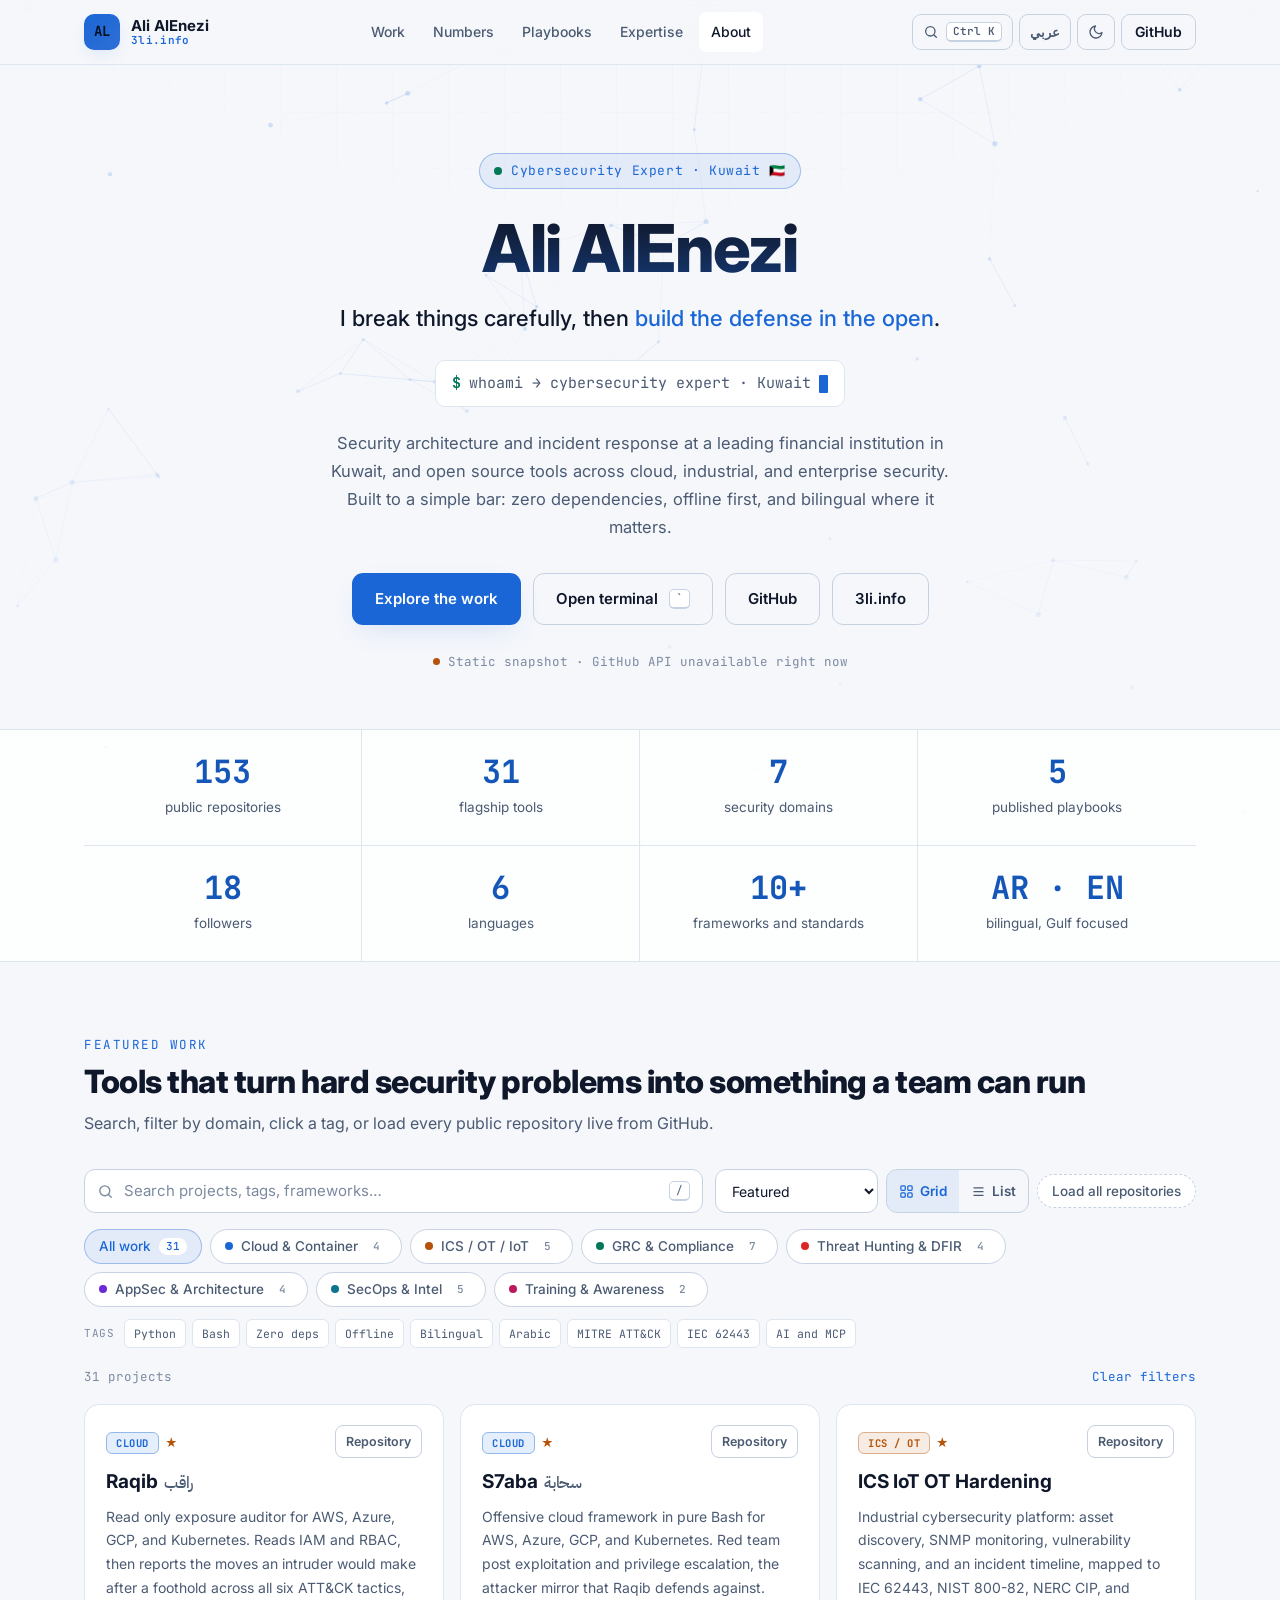
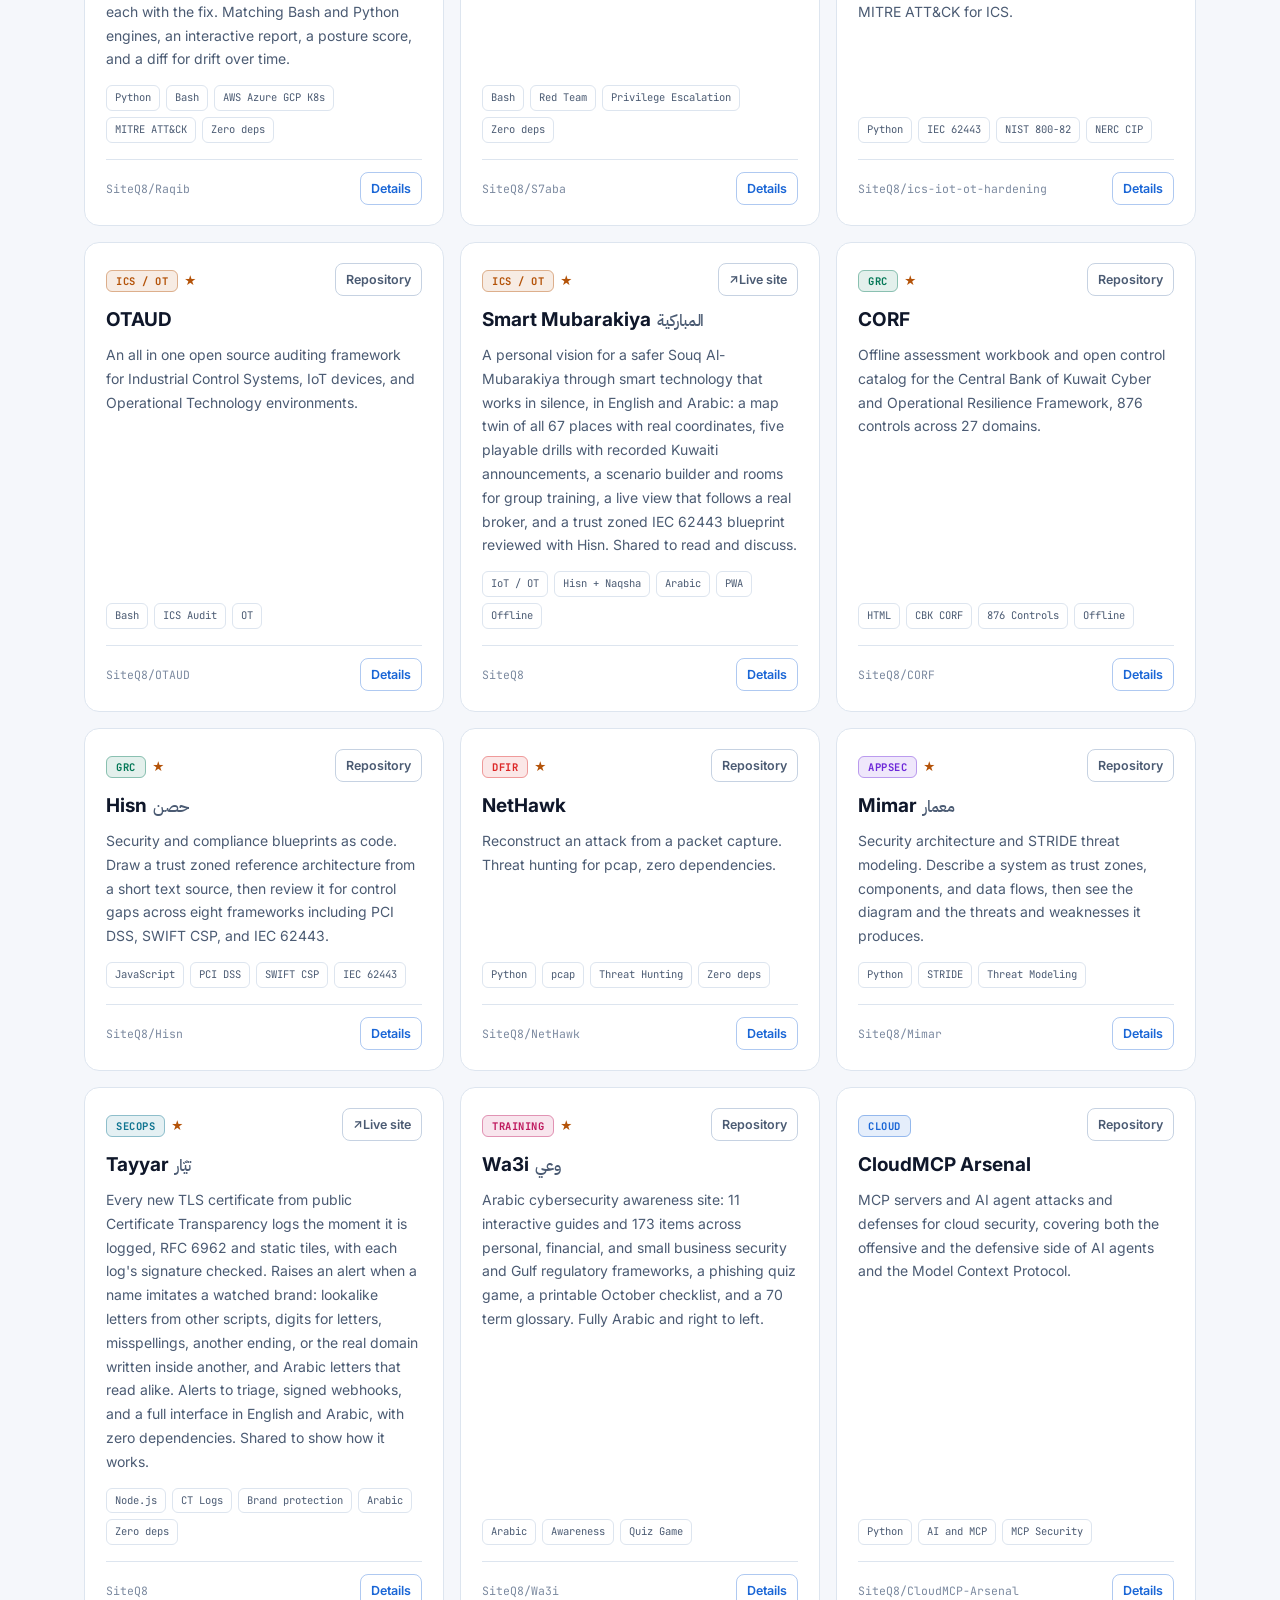
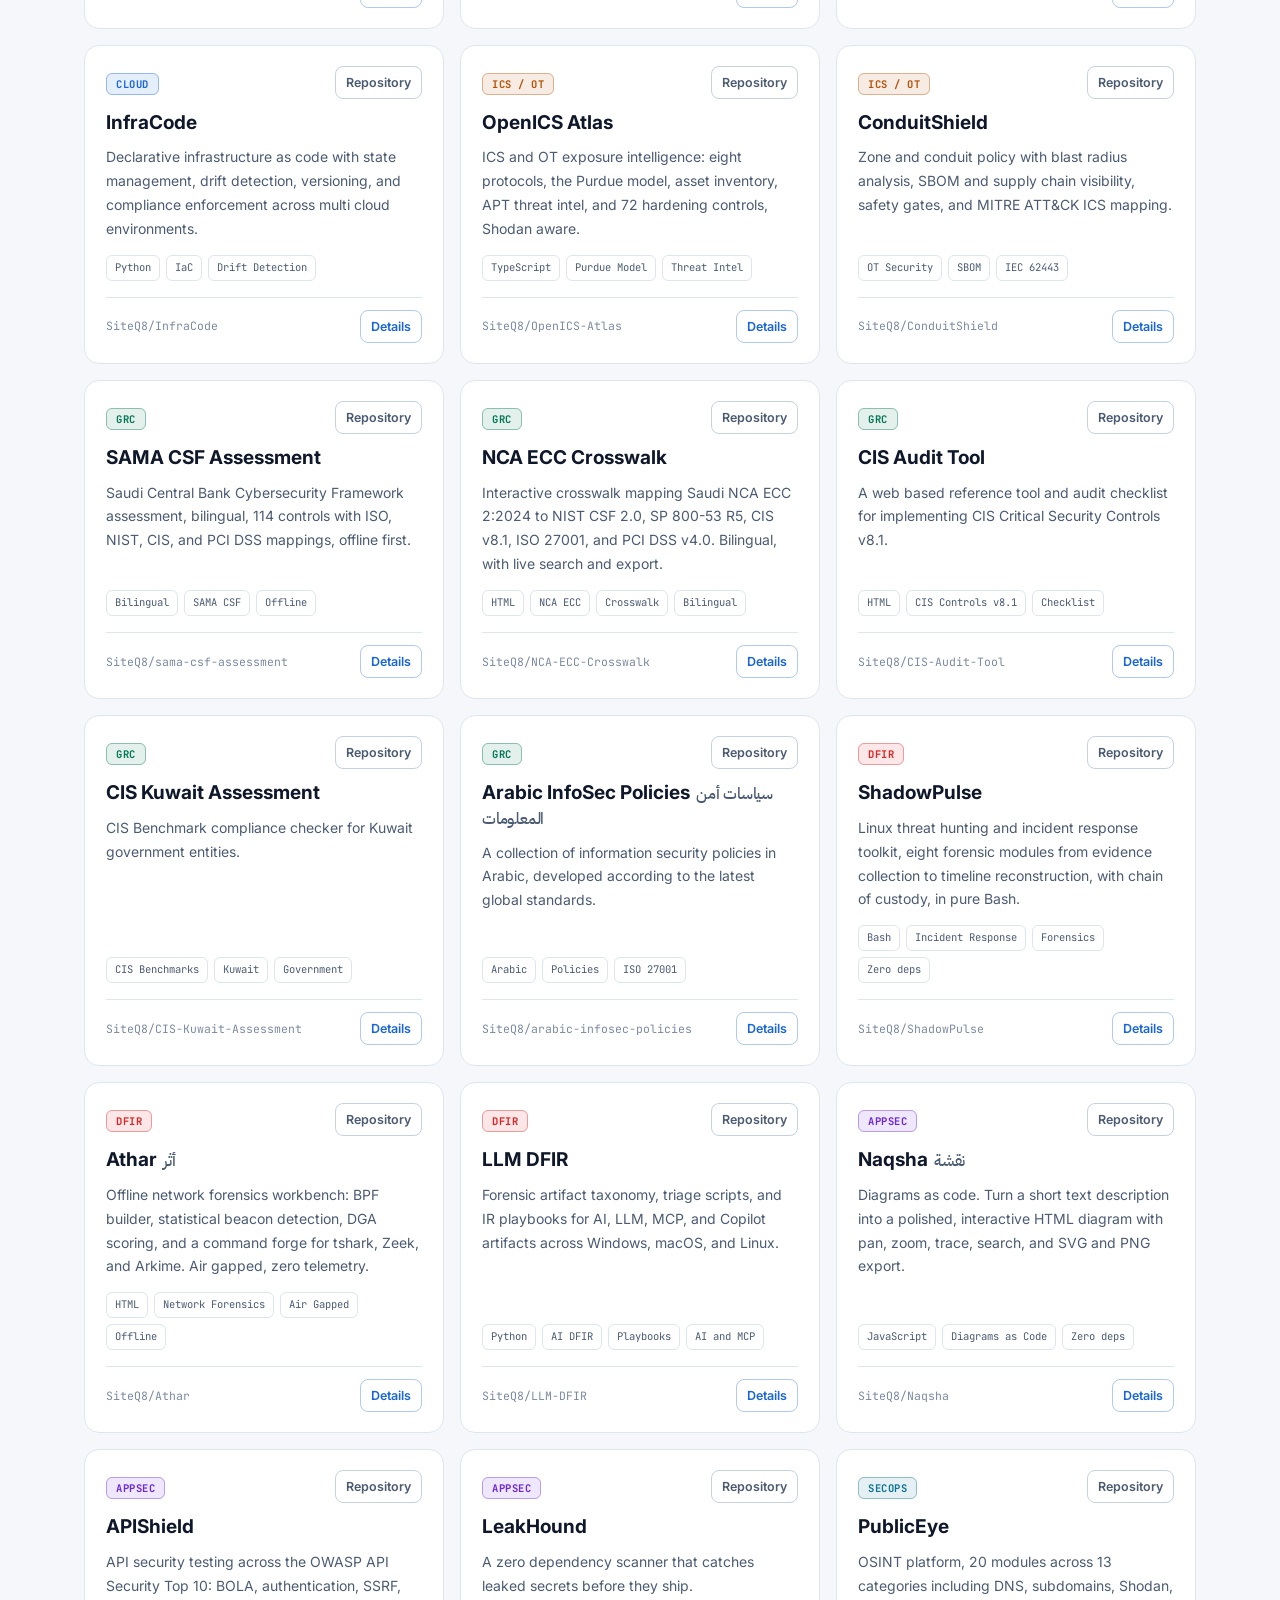
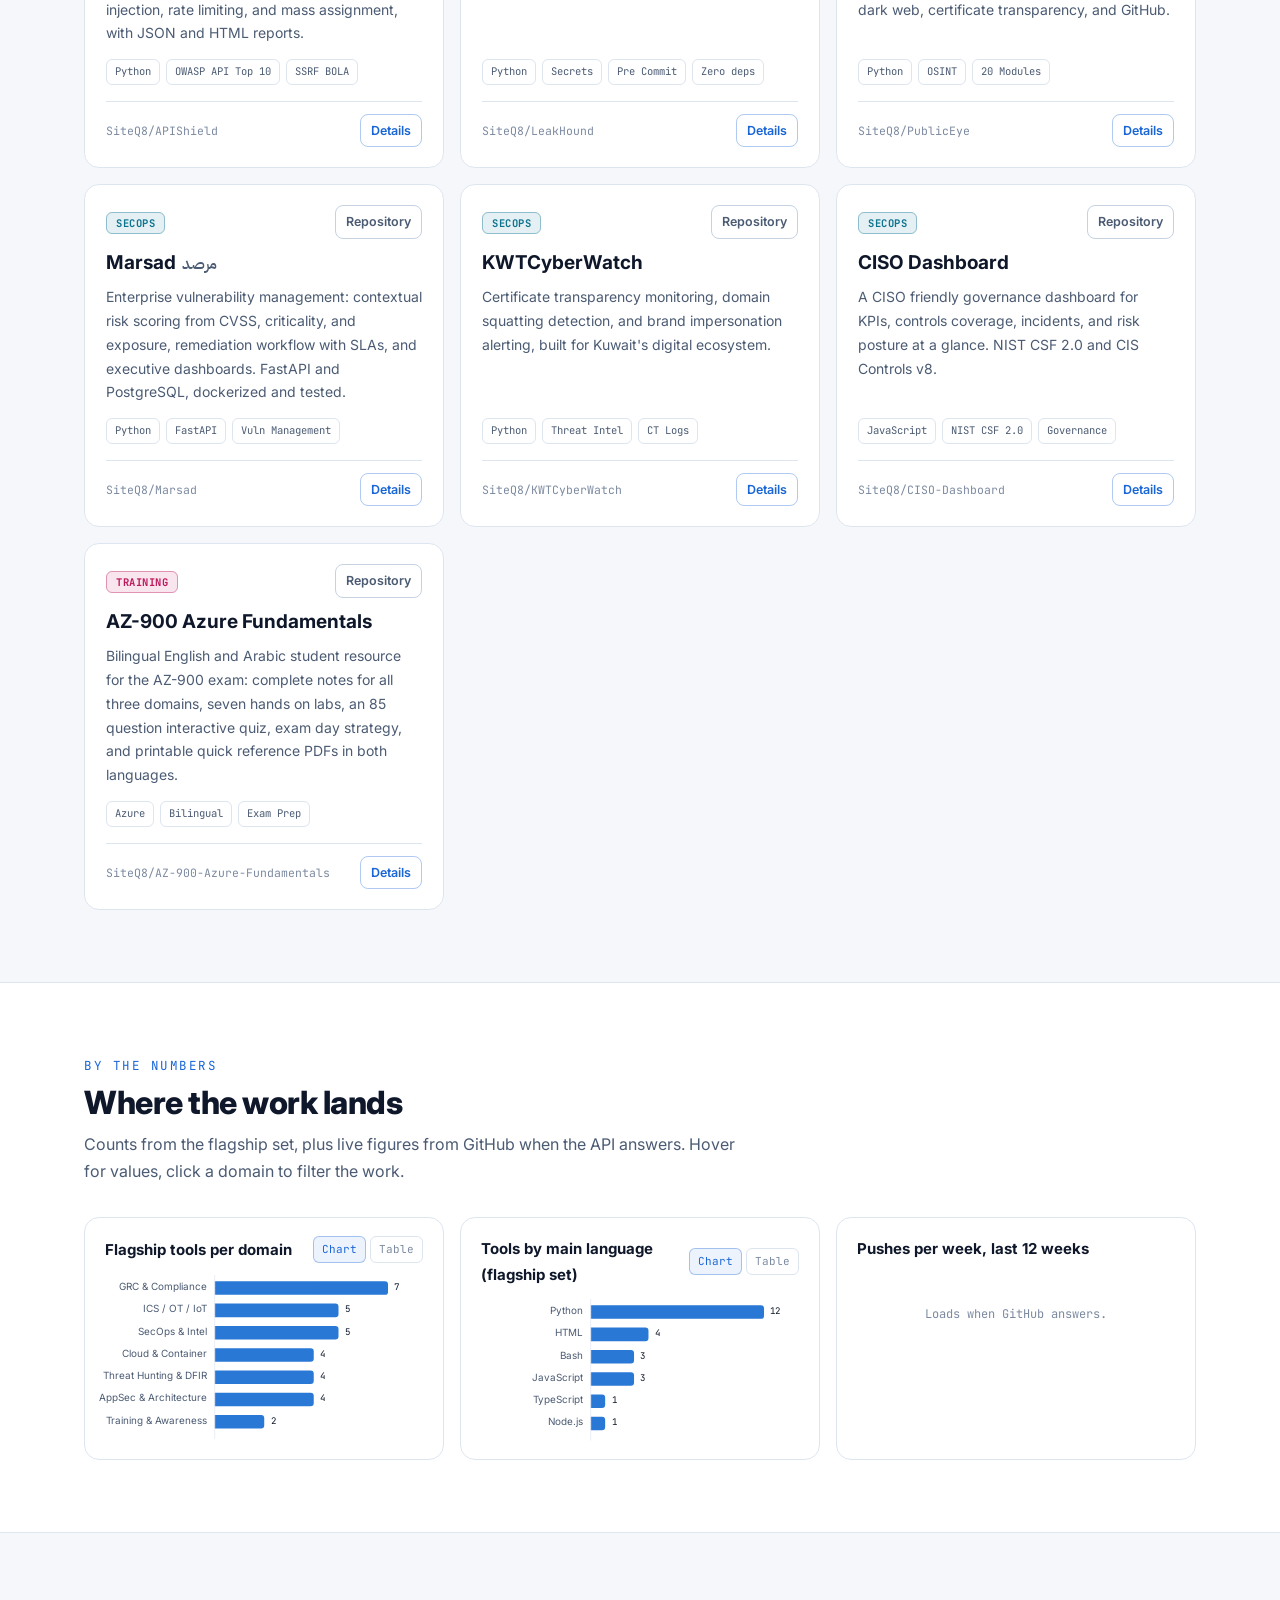
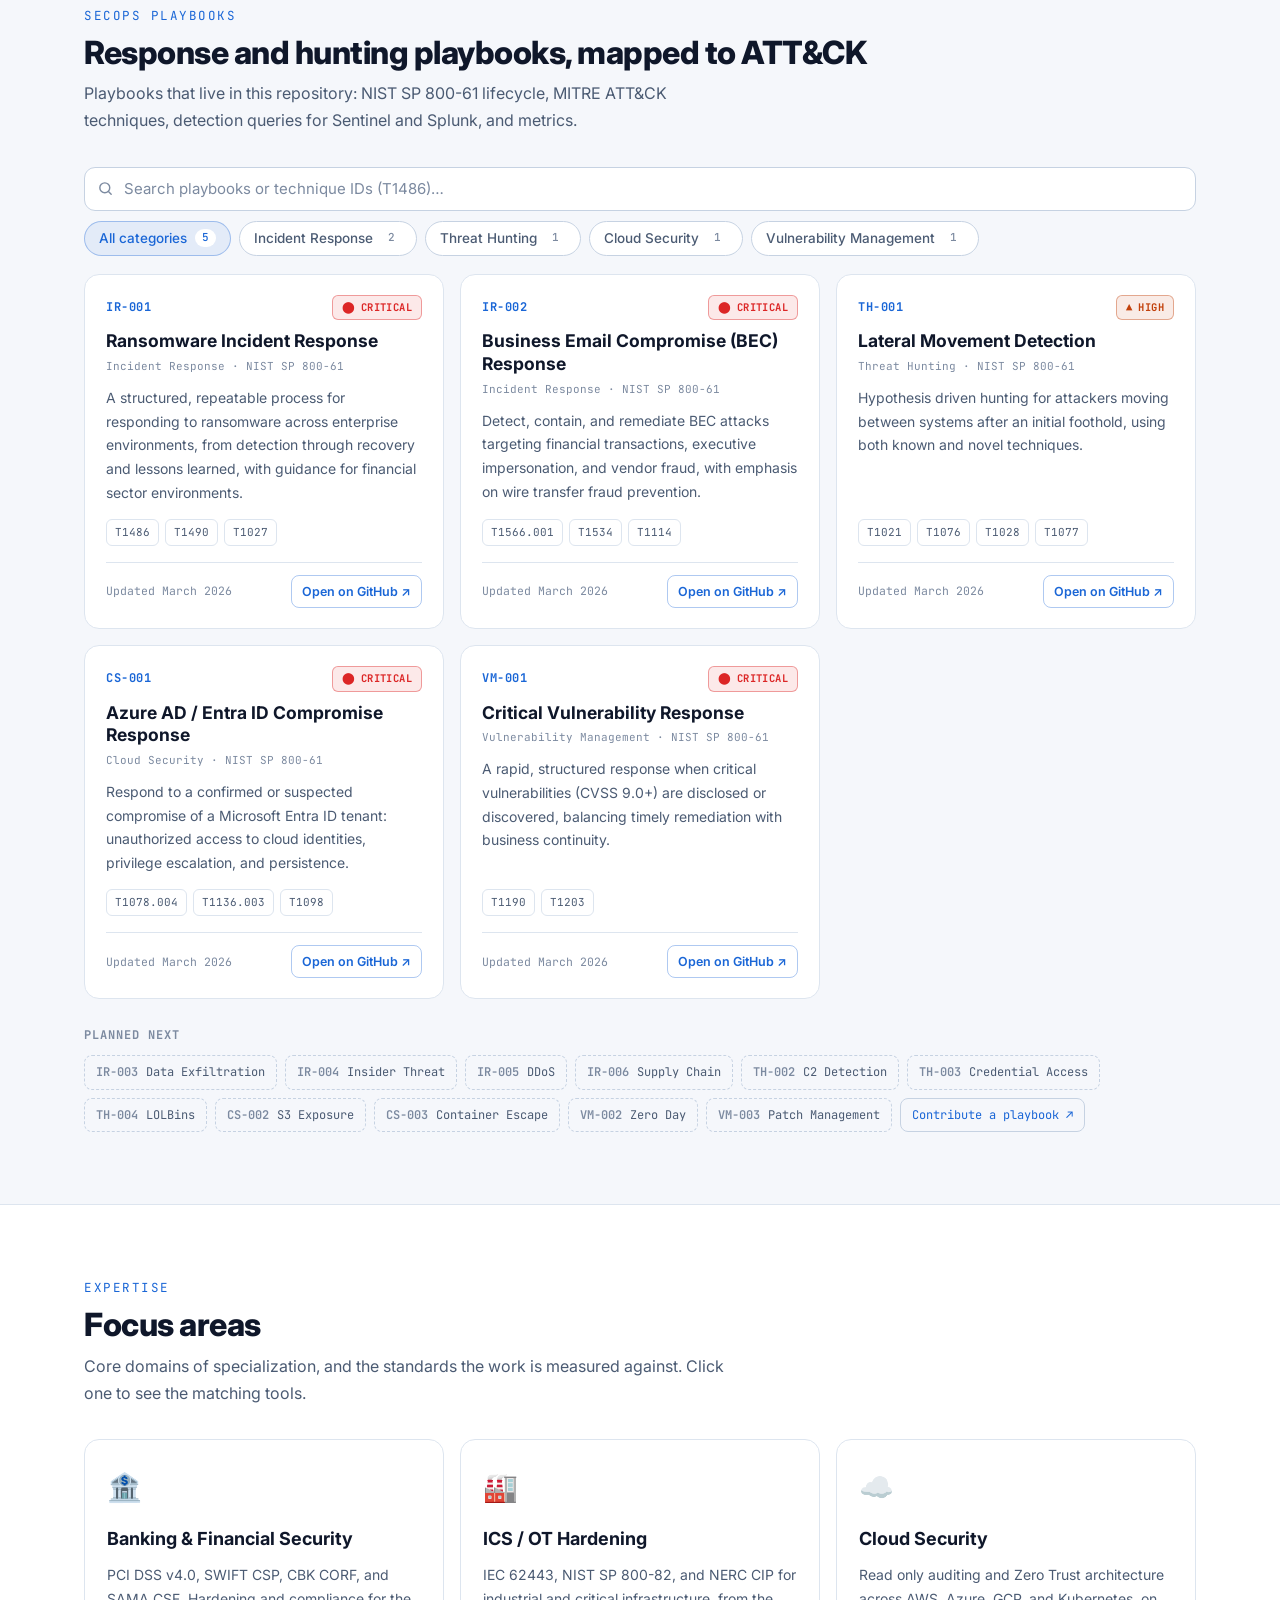
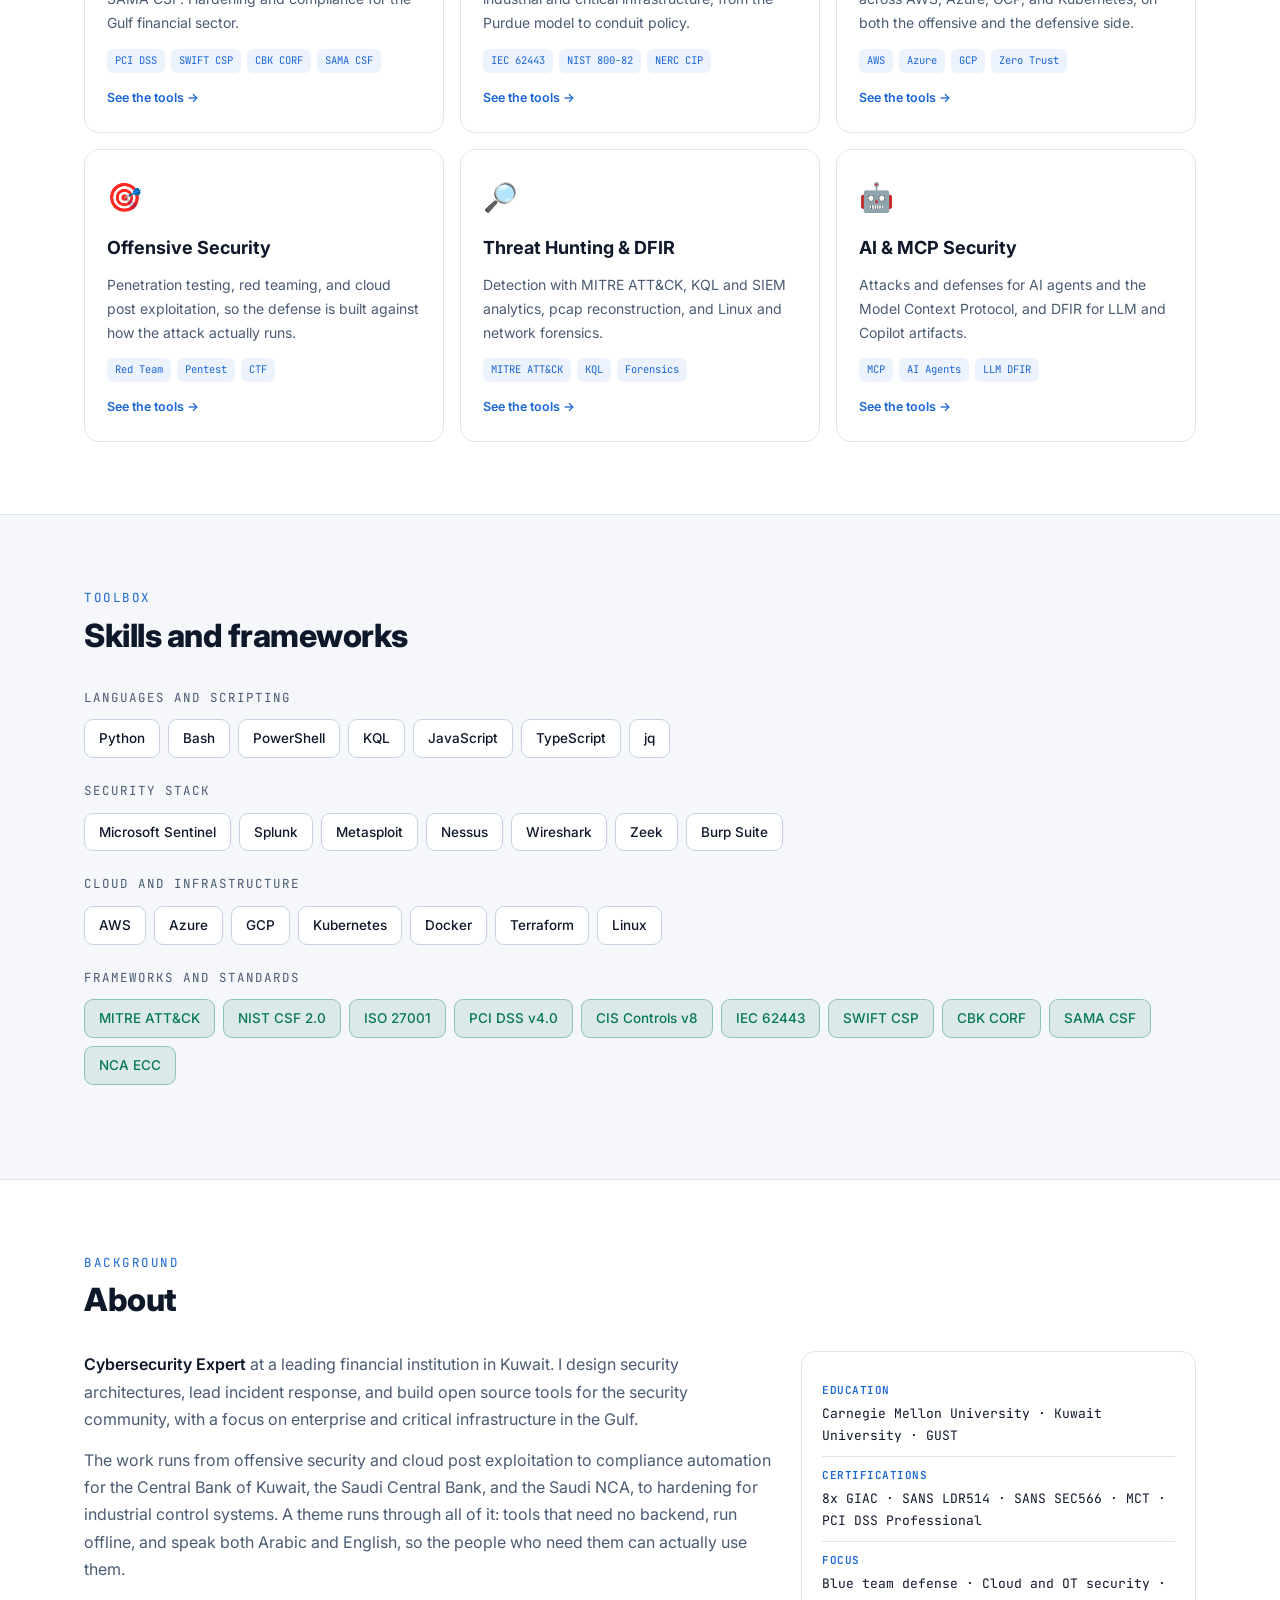
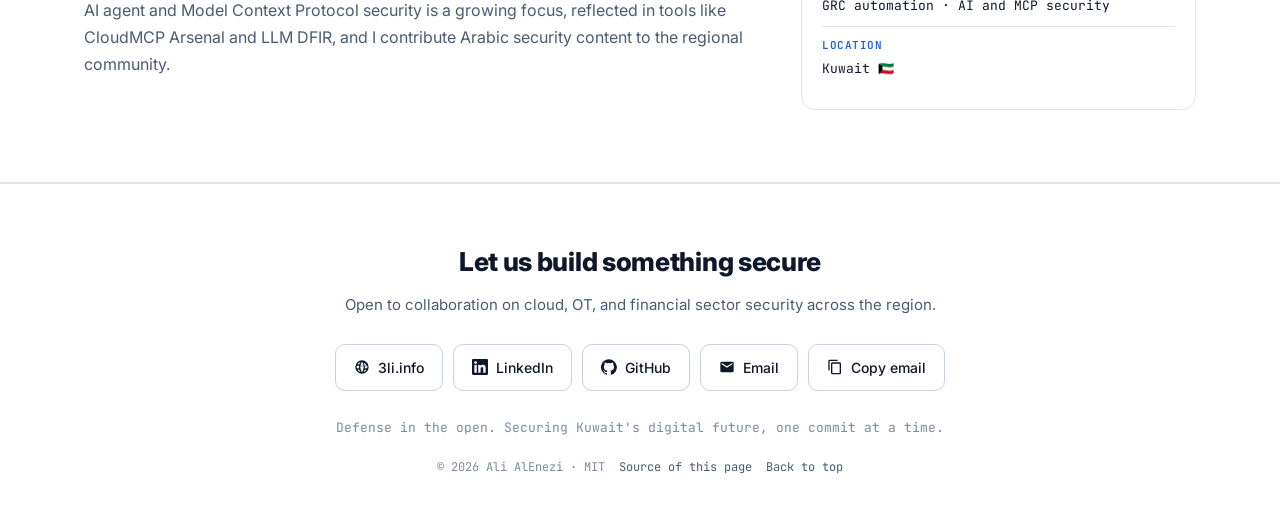
==== commit 827b23ea: "add custom domain" ====
--- a/docs/index.html
+++ b/docs/index.html
@@ -9,19 +9,19 @@
 <meta name="keywords" content="Ali AlEnezi, SiteQ8, 3li.info, cybersecurity, Kuwait, cloud security, ICS OT security, GRC, DFIR, threat hunting, MITRE ATT&CK, open source security tools">
 <meta name="theme-color" content="#0a0e17" id="meta-theme">
 <meta name="color-scheme" content="dark light">
-<!-- Canonical: switch to https://3li.info/ once the custom domain is live (see DOMAIN.md). -->
-<link rel="canonical" href="https://siteq8.github.io/SiteQ8/">
+<!-- Served at github.3li.info (docs/CNAME). -->
+<link rel="canonical" href="https://github.3li.info/">
 <meta property="og:type" content="profile">
 <meta property="og:title" content="Ali AlEnezi · Cybersecurity Expert, Kuwait">
 <meta property="og:description" content="Open source security tools across cloud, ICS/OT, GRC, DFIR, and AI security. Zero dependencies, offline first, bilingual. Defense in the open.">
-<meta property="og:url" content="https://siteq8.github.io/SiteQ8/">
-<meta property="og:image" content="https://siteq8.github.io/SiteQ8/assets/og.png">
+<meta property="og:url" content="https://github.3li.info/">
+<meta property="og:image" content="https://github.3li.info/assets/og.png">
 <meta property="og:image:width" content="1200"><meta property="og:image:height" content="630">
 <meta property="og:site_name" content="3li.info">
 <meta name="twitter:card" content="summary_large_image">
 <meta name="twitter:title" content="Ali AlEnezi · Cybersecurity Expert, Kuwait">
 <meta name="twitter:description" content="Open source security tools across cloud, ICS/OT, GRC, DFIR, and AI security. Defense in the open.">
-<meta name="twitter:image" content="https://siteq8.github.io/SiteQ8/assets/og.png">
+<meta name="twitter:image" content="https://github.3li.info/assets/og.png">
 <link rel="icon" href="assets/icon.svg" type="image/svg+xml">
 <link rel="apple-touch-icon" href="assets/icon-192.png">
 <link rel="manifest" href="manifest.webmanifest">
@@ -37,7 +37,7 @@
 document.documentElement.lang=l;document.documentElement.dir=l==='ar'?'rtl':'ltr';}catch(e){}})();
 </script>
 <script type="application/ld+json">
-{"@context":"https://schema.org","@type":"Person","name":"Ali AlEnezi","alternateName":["علي العنزي","SiteQ8"],"url":"https://3li.info","image":"https://avatars.githubusercontent.com/u/311682?v=4","jobTitle":"Cybersecurity Expert","address":{"@type":"PostalAddress","addressCountry":"KW"},"email":"mailto:site@hotmail.com","sameAs":["https://github.com/SiteQ8","https://www.linkedin.com/in/alenizi/","https://3li.info","https://siteq8.github.io/SiteQ8/"],"alumniOf":[{"@type":"CollegeOrUniversity","name":"Carnegie Mellon University"},{"@type":"CollegeOrUniversity","name":"Kuwait University"},{"@type":"CollegeOrUniversity","name":"Gulf University for Science and Technology"}],"knowsAbout":["Cloud security","ICS and OT security","GRC and compliance","Threat hunting","Digital forensics and incident response","Application security","AI and MCP security","MITRE ATT&CK","IEC 62443","PCI DSS"],"knowsLanguage":["ar","en"]}
+{"@context":"https://schema.org","@type":"Person","name":"Ali AlEnezi","alternateName":["علي العنزي","SiteQ8"],"url":"https://3li.info","image":"https://avatars.githubusercontent.com/u/311682?v=4","jobTitle":"Cybersecurity Expert","address":{"@type":"PostalAddress","addressCountry":"KW"},"email":"mailto:site@hotmail.com","sameAs":["https://github.com/SiteQ8","https://www.linkedin.com/in/alenizi/","https://3li.info","https://github.3li.info/"],"alumniOf":[{"@type":"CollegeOrUniversity","name":"Carnegie Mellon University"},{"@type":"CollegeOrUniversity","name":"Kuwait University"},{"@type":"CollegeOrUniversity","name":"Gulf University for Science and Technology"}],"knowsAbout":["Cloud security","ICS and OT security","GRC and compliance","Threat hunting","Digital forensics and incident response","Application security","AI and MCP security","MITRE ATT&CK","IEC 62443","PCI DSS"],"knowsLanguage":["ar","en"]}
 </script>
 </head>
 <body>
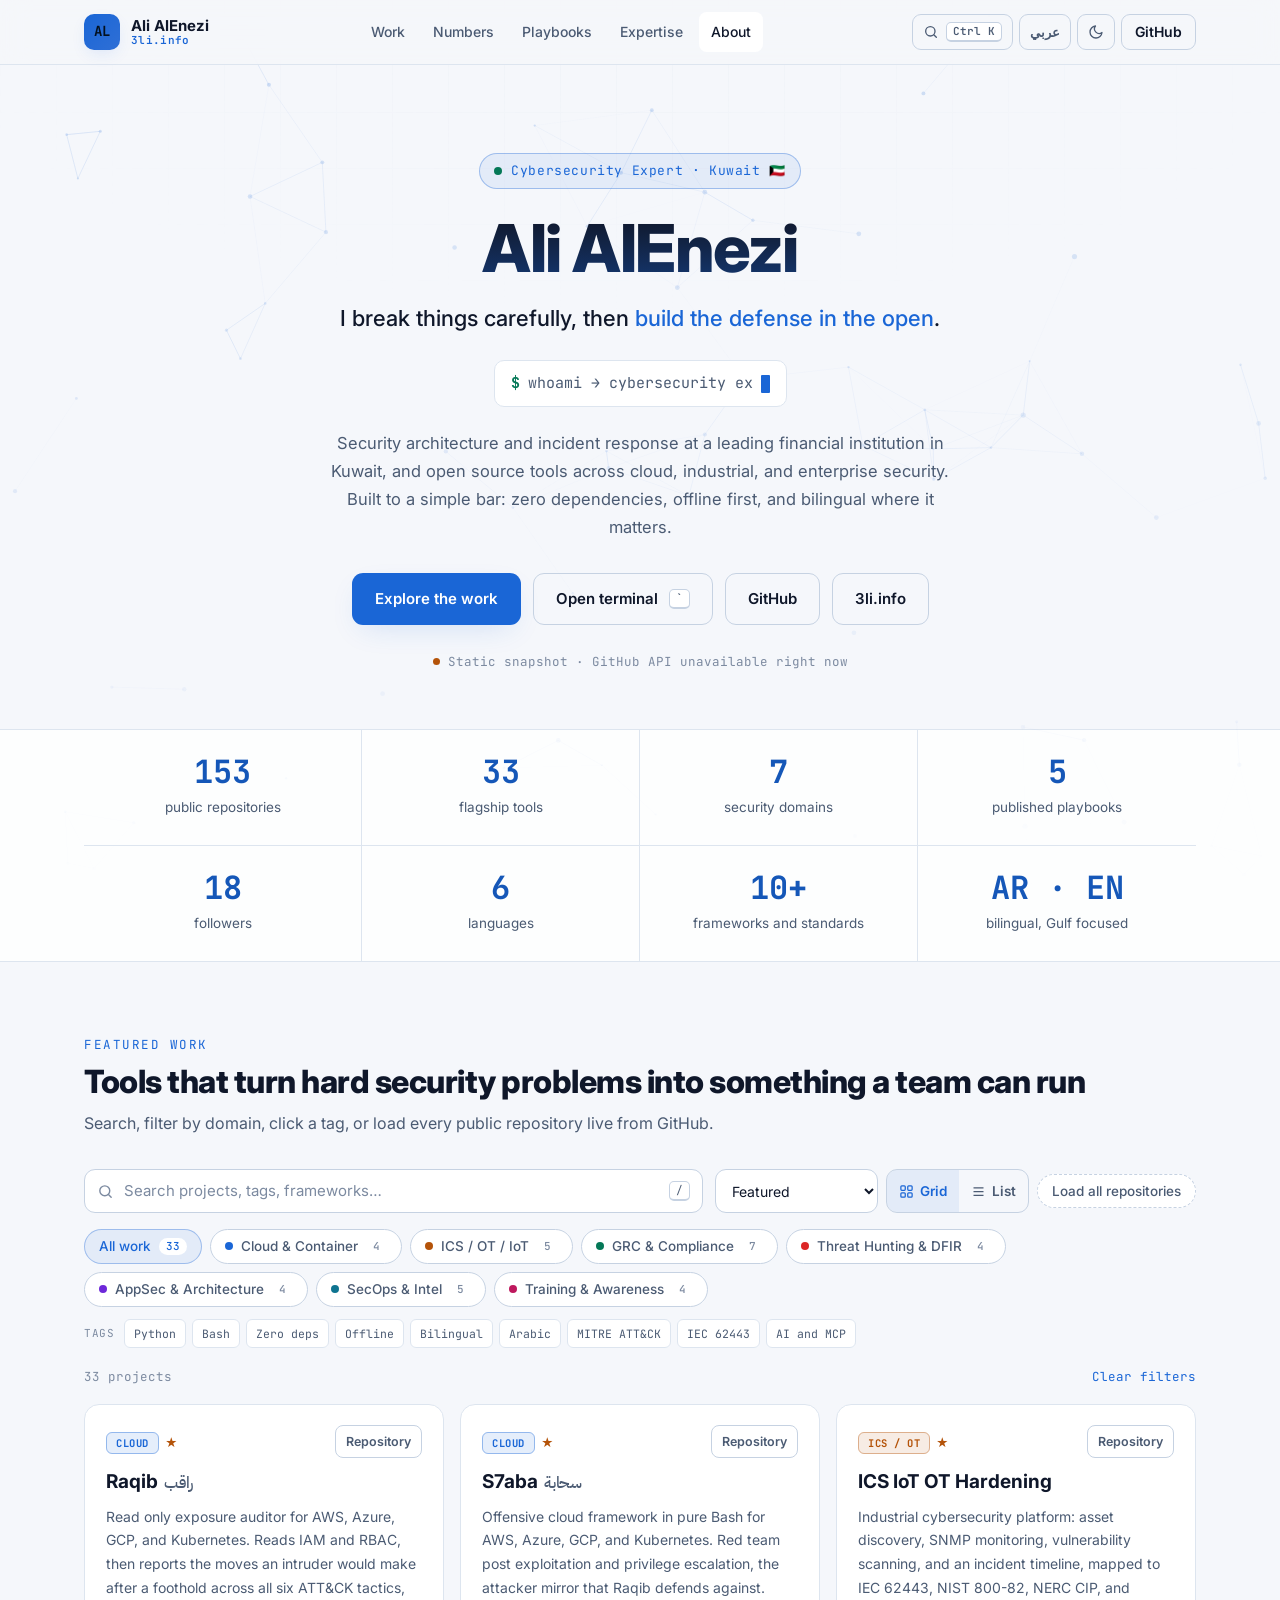
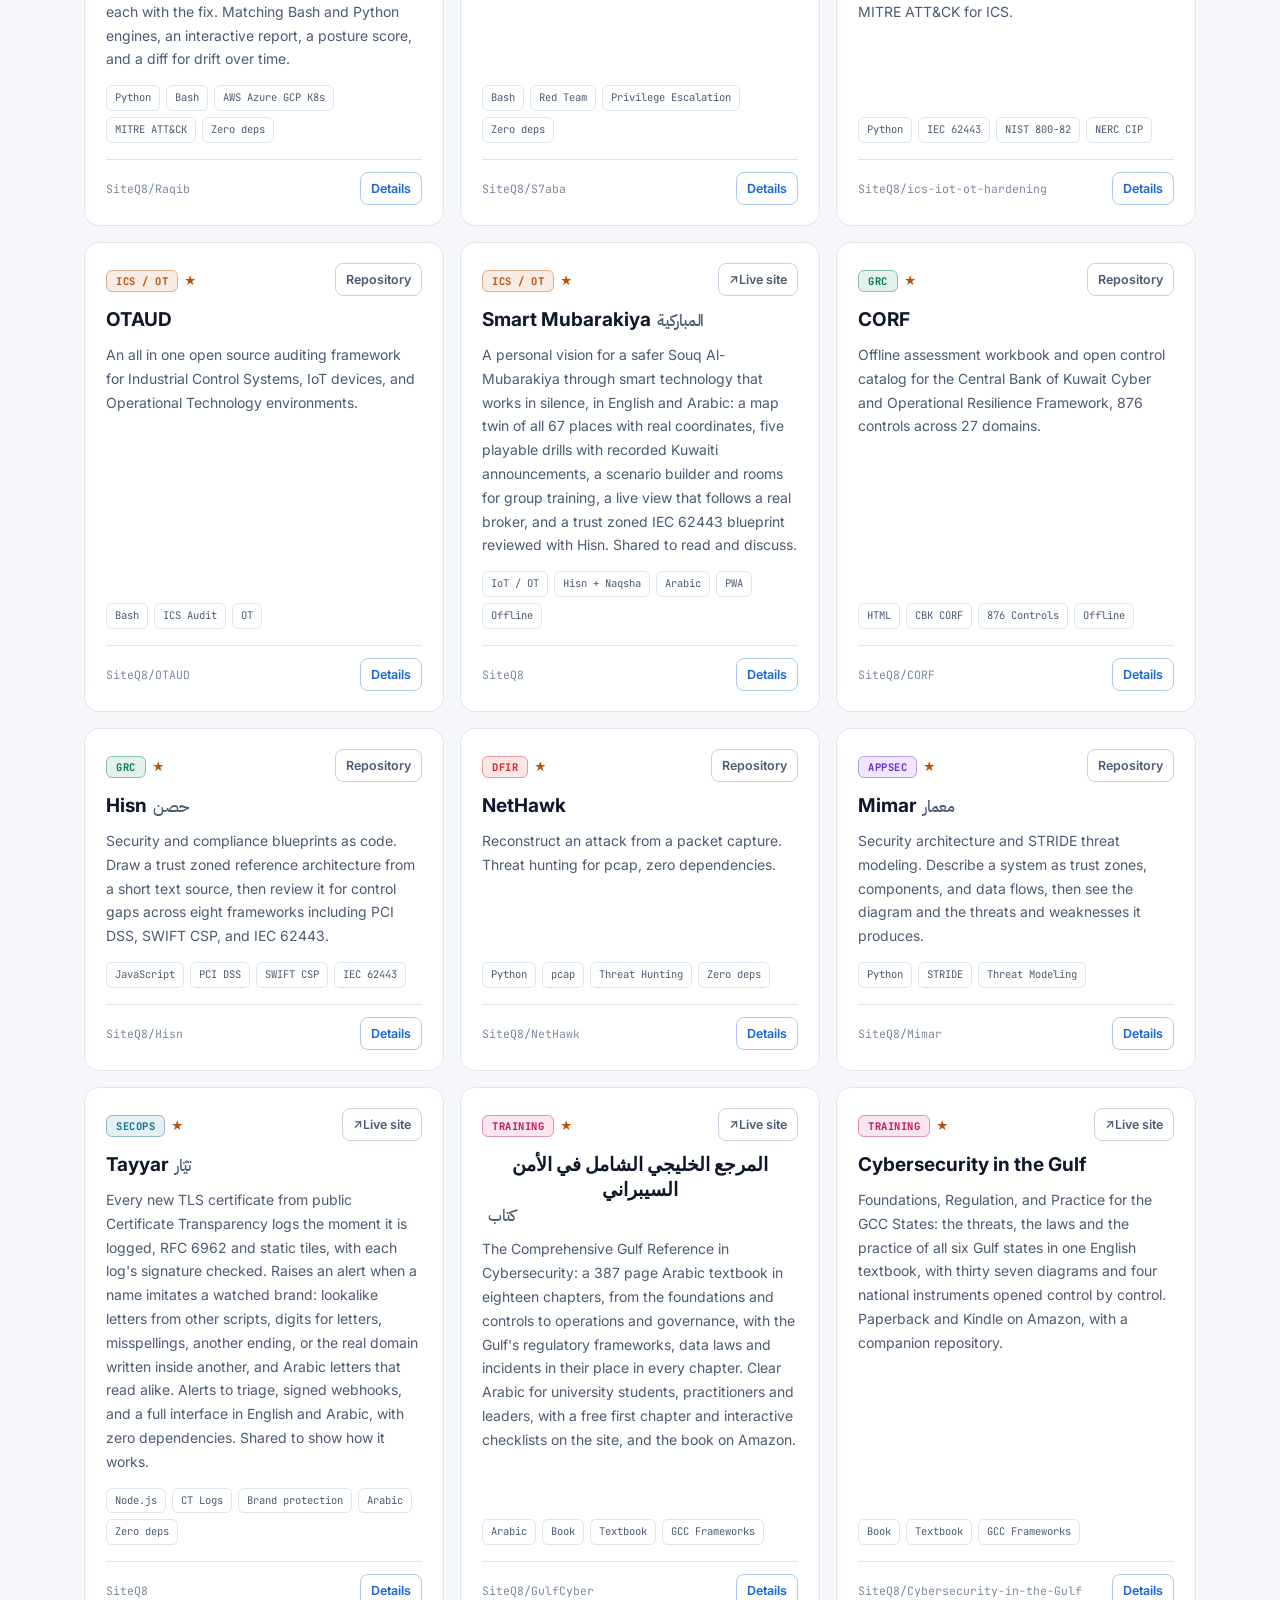
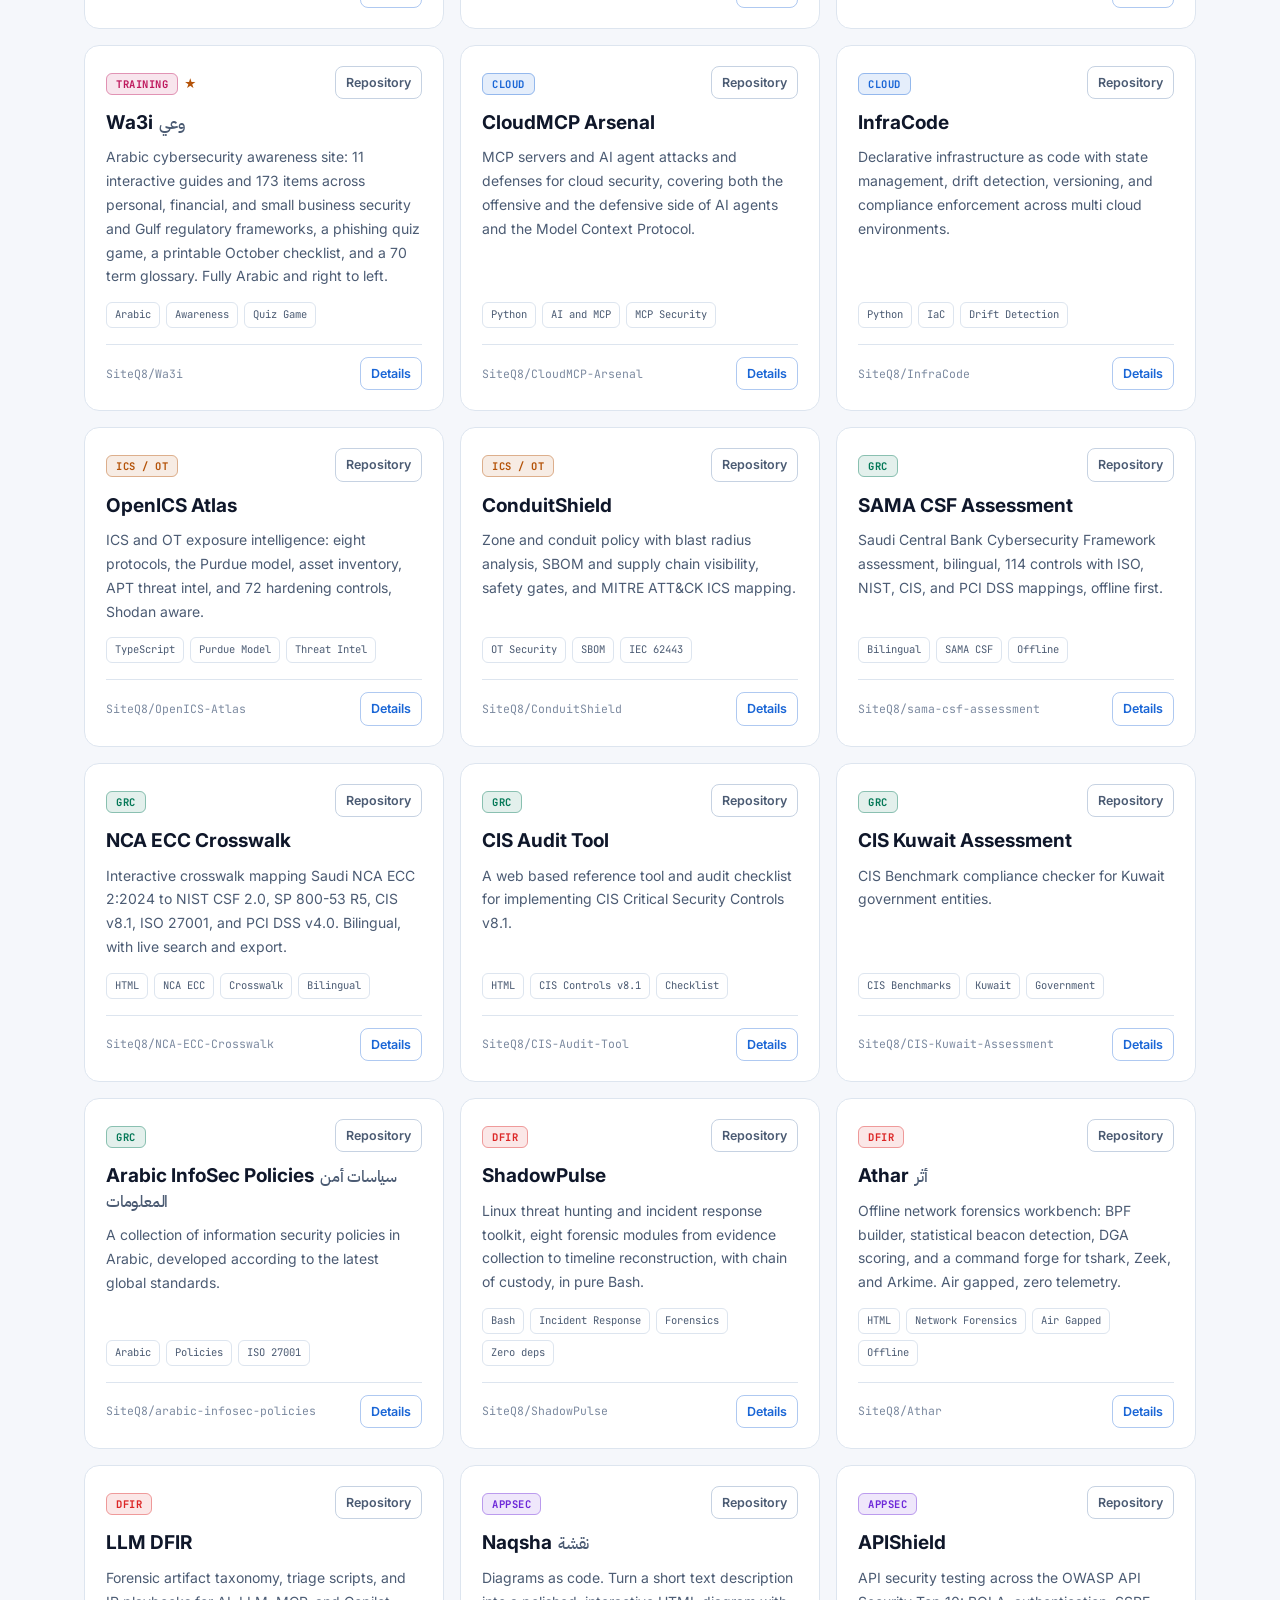
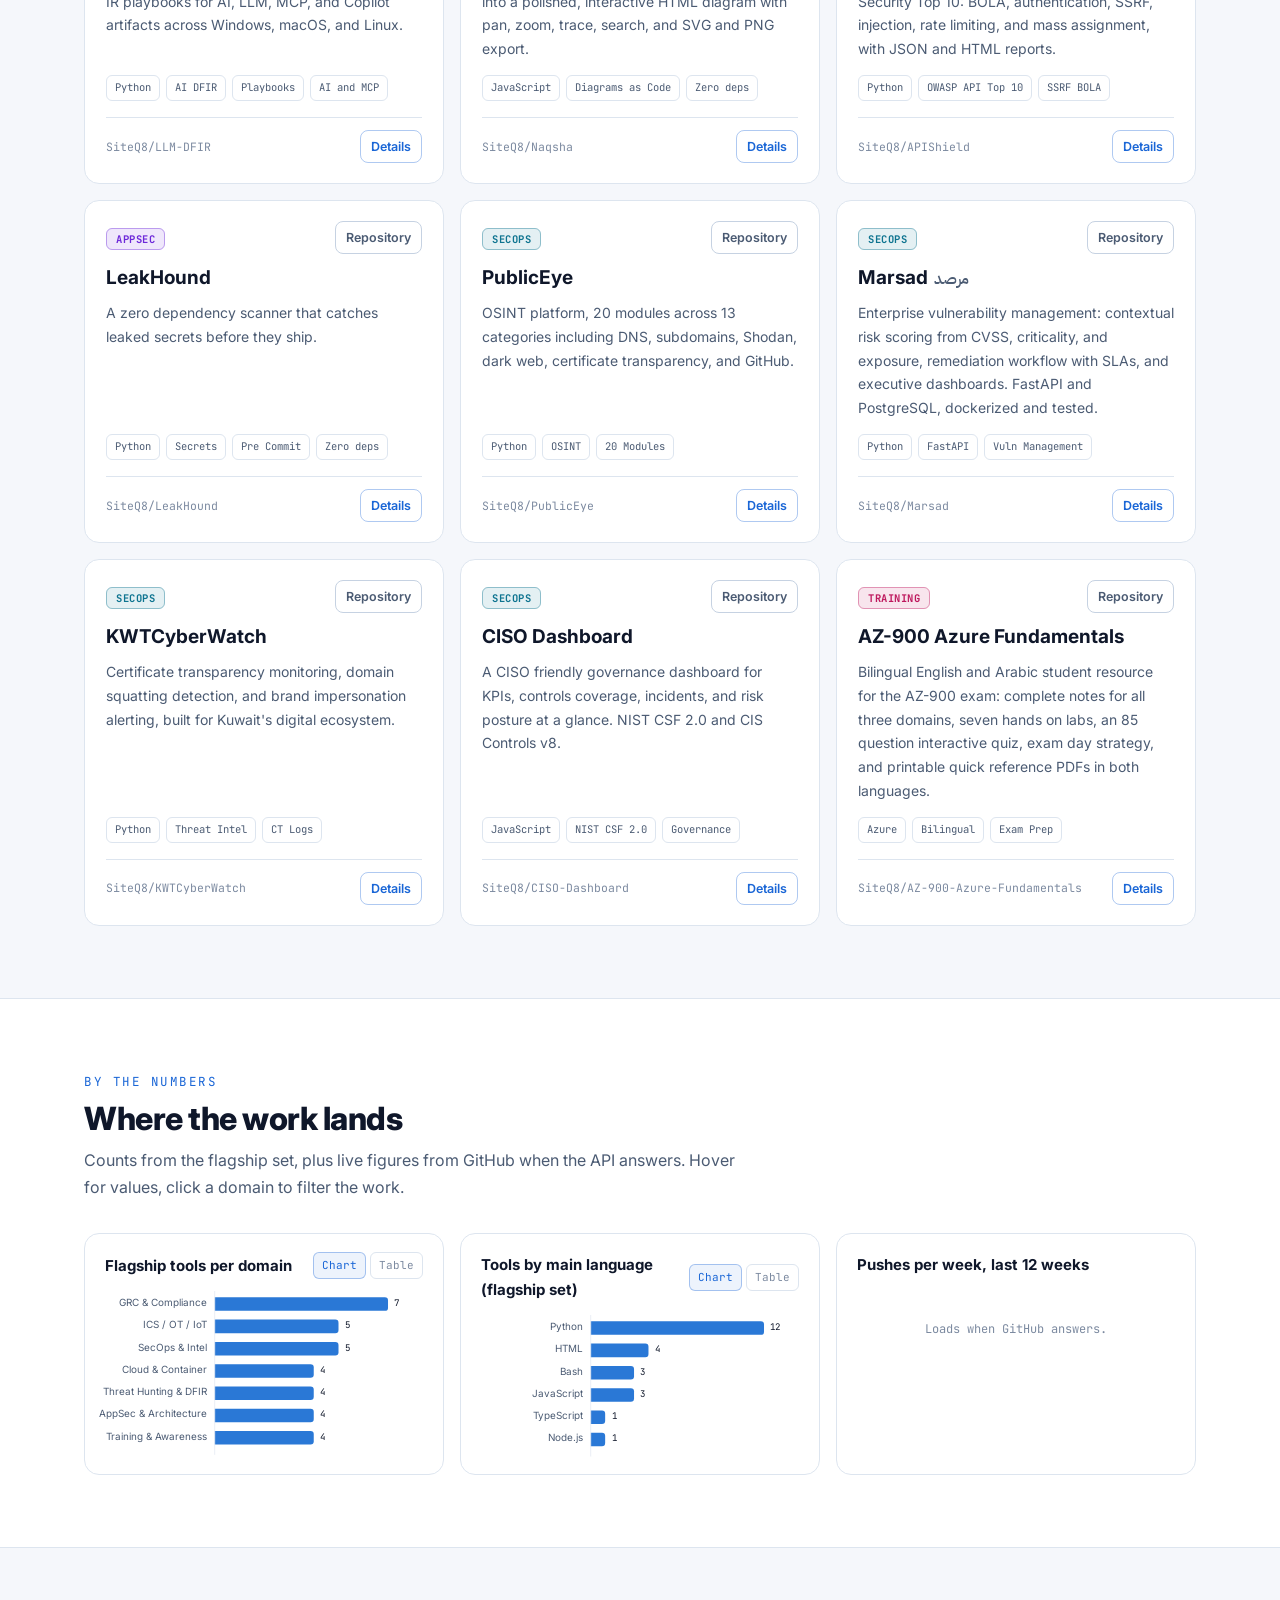
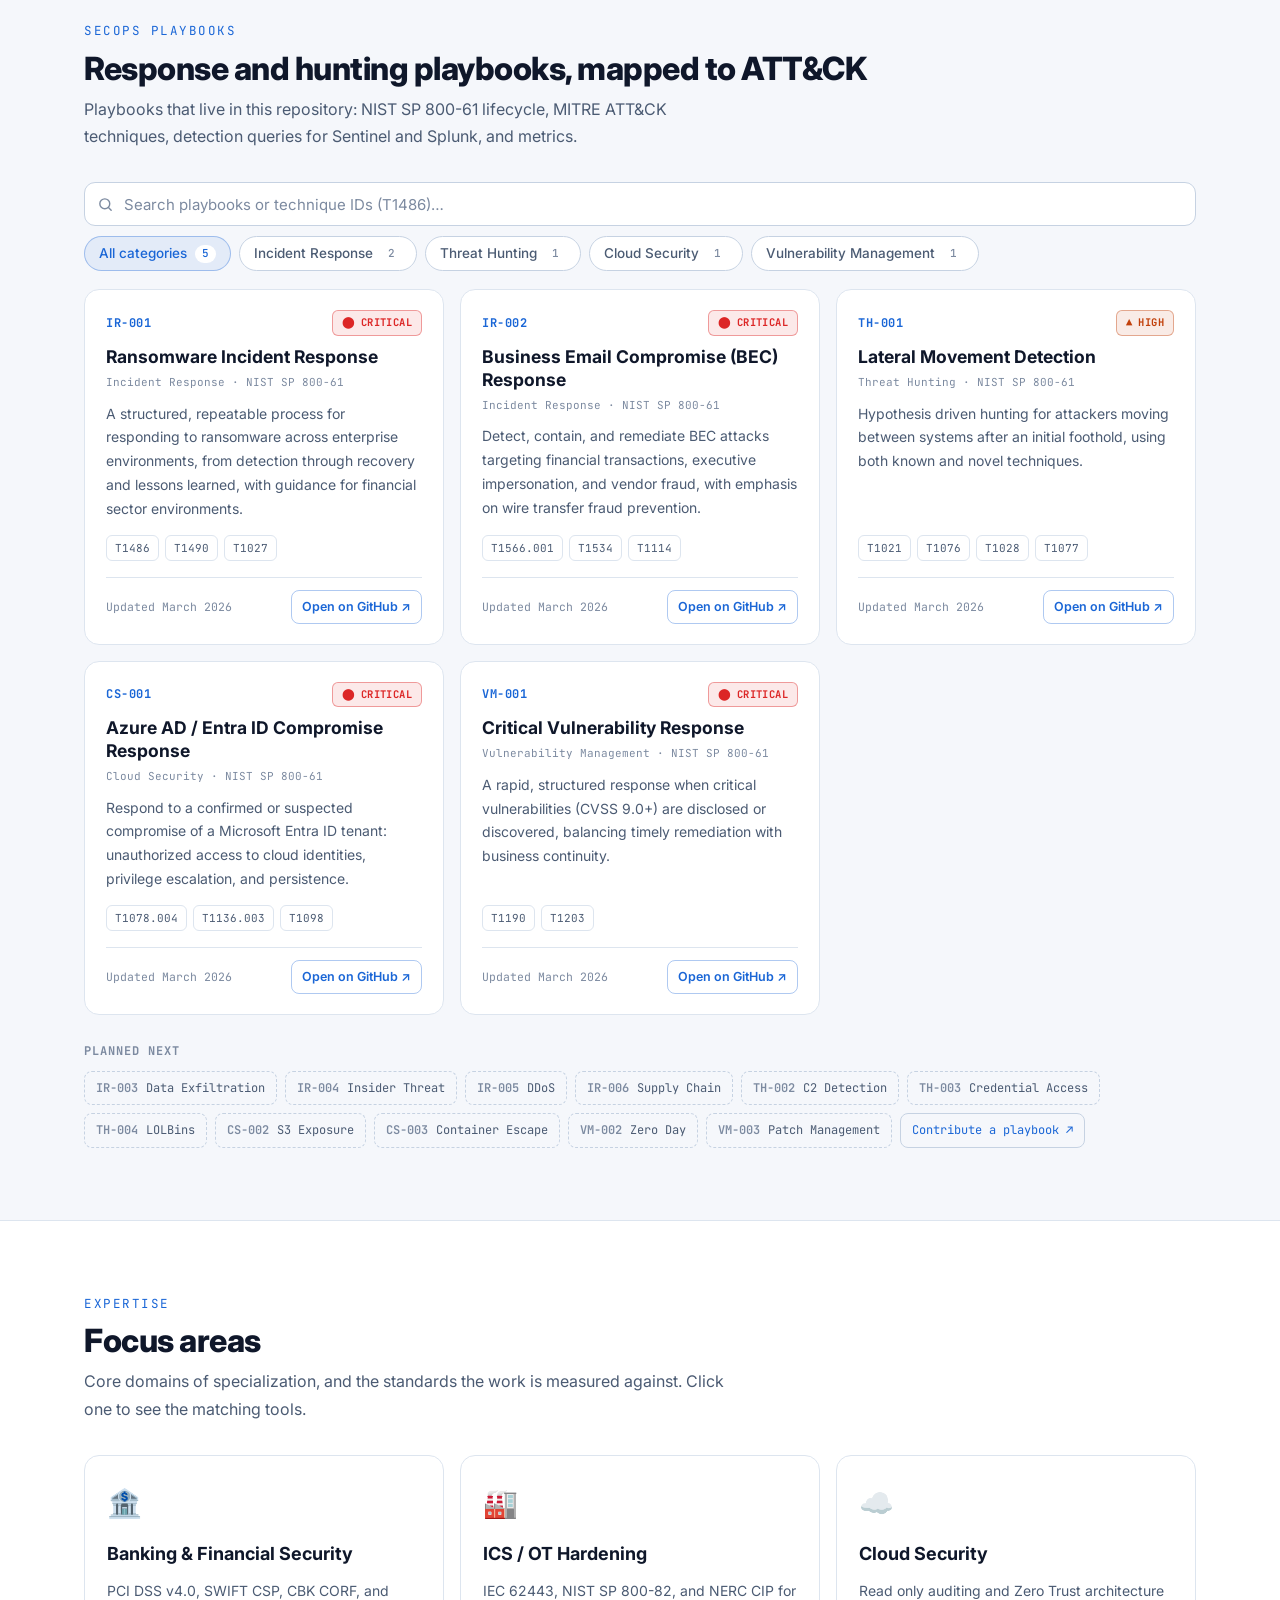
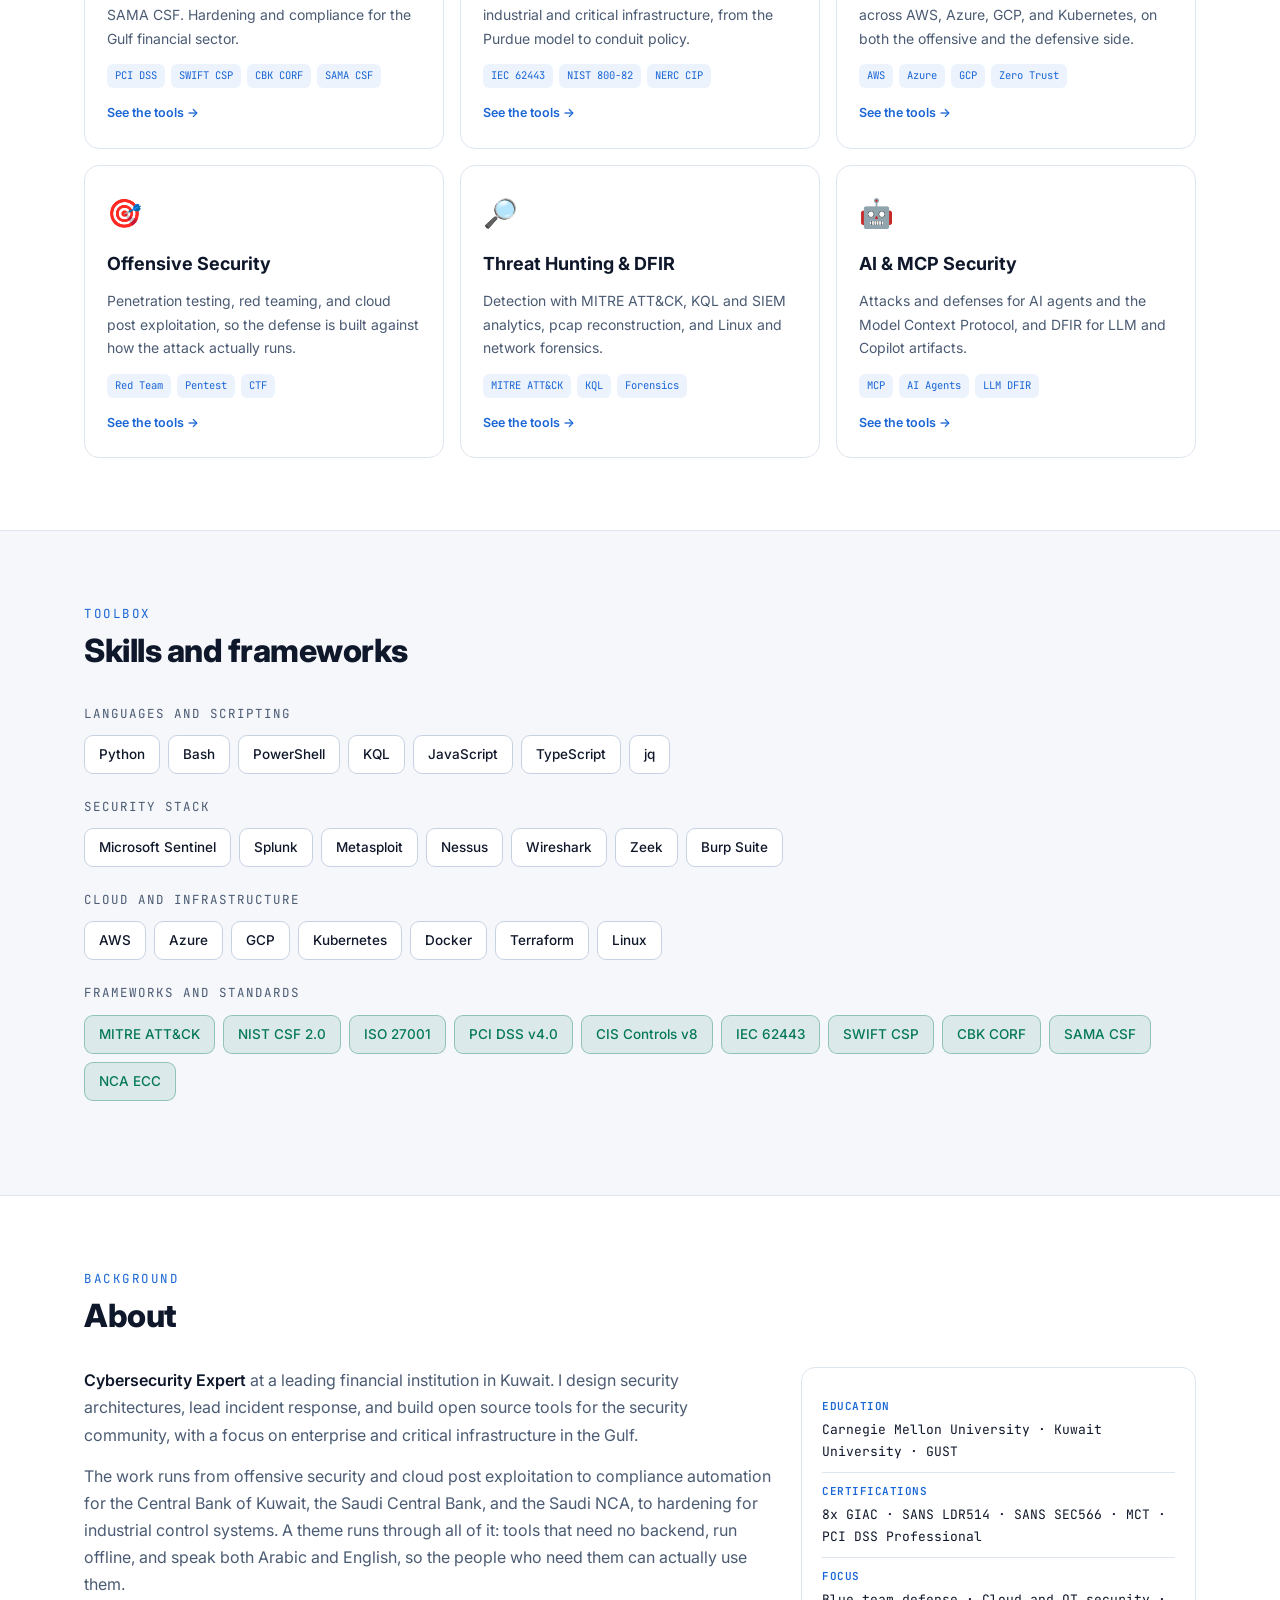
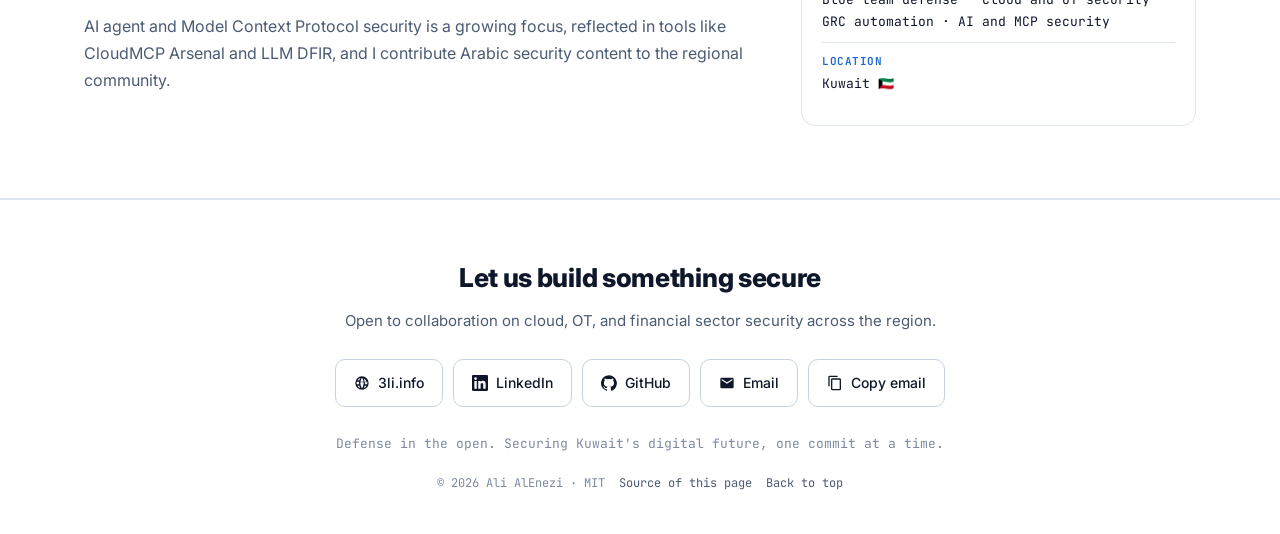
==== commit 1977f3e5: "List every new repository on its own: hourly snapshot and newest strip A workflow reads the account'" ====
--- a/docs/index.html
+++ b/docs/index.html
@@ -109,6 +109,10 @@
       <h2 class="sec-title" data-i18n="work.title">Tools that turn hard security problems into something a team can run</h2>
       <p class="sec-sub" data-i18n="work.sub">Search, filter by domain, click a tag, or load every public repository live from GitHub.</p>
     </div>
+    <div class="newest" id="newest" hidden>
+      <div class="results-row"><span data-i18n="work.newest">Newest repositories</span><span id="newest-note"></span></div>
+      <div class="grid" id="newest-grid"></div>
+    </div>
     <div class="toolbar">
       <label class="search" for="search">
         <svg viewBox="0 0 24 24" aria-hidden="true"><circle cx="11" cy="11" r="7"/><path d="m20 20-3.5-3.5"/></svg>
--- a/docs/assets/app.css
+++ b/docs/assets/app.css
@@ -118,6 +118,8 @@
 
 /* toolbar */
 .toolbar{display:flex;gap:12px;align-items:center;flex-wrap:wrap;margin-bottom:16px}
+.newest{margin-bottom:40px}
+.newest .results-row{margin-bottom:12px}
 .search{flex:1 1 320px;display:flex;align-items:center;gap:10px;background:var(--card);border:1px solid var(--border2);border-radius:11px;padding:0 12px;height:44px;transition:.15s}
 .search:focus-within{border-color:var(--accent-mid);box-shadow:0 0 0 3px var(--accent-dim)}
 .search svg{width:17px;height:17px;stroke:var(--faint);fill:none;stroke-width:2;stroke-linecap:round;flex:none}
